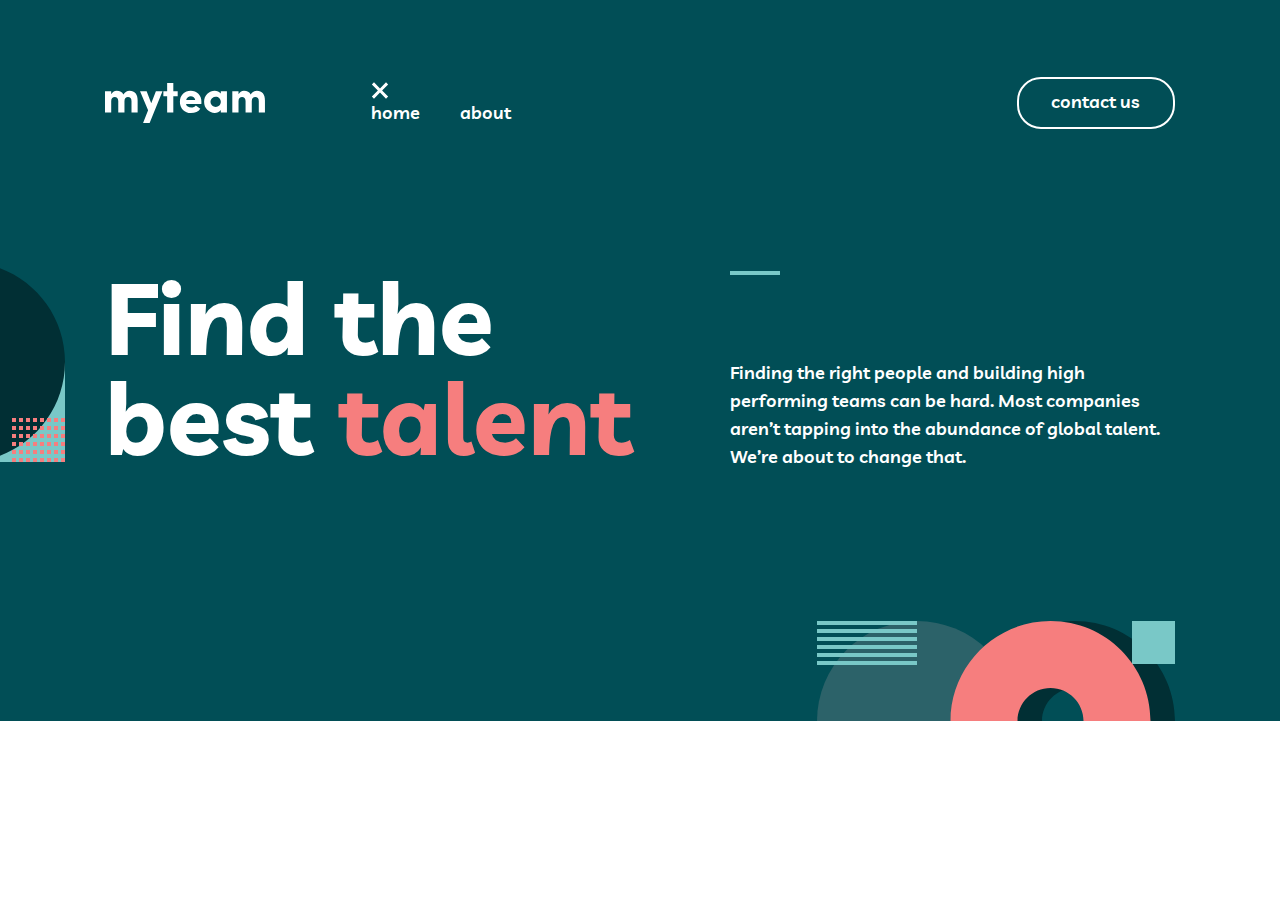
==== index.html @ f5f591fb "initial commit" ====
<!DOCTYPE html>
<html lang="en">
  <head>
    <meta charset="UTF-8" />
    <meta http-equiv="X-UA-Compatible" content="IE=edge" />
    <meta name="viewport" content="width=device-width, initial-scale=1.0" />
    <title>MyTeam</title>
    <link rel="stylesheet" href="./css/main.css" />
  </head>
  <body>
    <header class="site-header">
      <div class="container">
        <div class="site-header__inner">
          <a class="logo" href="./index.html">
            <img
              class="header-icon"
              src="./images/site-logo.svg"
              width="160"
              height="40"
              alt="site logo"
            />
          </a>
          <nav class="navbar">
            <img class="navbar-open__x" src="./images/x-icon.svg" alt="x-icon" />
            <ol class="navbar-list">
              <li class="navbar-item">
                <a class="navbar-link" href="#">home</a>
              </li>
              <li class="navbar-item">
                <a class="navbar-link" href="#">about</a>
              </li>
            </ol>
          </nav>
          <a class="header-btn header-btn--open" href="#">contact us</a>
          <button class="site-header__burger-btn">&#9776;</button>
        </div>
      </div>
    </header>
    <main>
      <section class="hero">
        <div class="container">
          <div class="hero-inner">
            <h1 class="hero-inner__tittle">
              Find the <br />
              best <span class="hero-inner__color">talent</span>
            </h1>
            <div class="hero-inner__info">
              <img
                class="hero-inner__liner"
                src="./images/line.svg"
                alt="line"
              />
              <p class="hero-inner__text">
                Finding the right people and building high performing teams can
                be hard. Most companies aren’t tapping into the abundance of
                global talent. We’re about to change that.
              </p>
            </div>
          </div>
        </div>
      </section>
    </main>
    <script src="./js/main.js"></script>
  </body>
</html>
---- css/main.css ----
/*! normalize.css v8.0.1 | MIT License | github.com/necolas/normalize.css */html{line-height:1.15;-webkit-text-size-adjust:100%}body{margin:0}main{display:block}h1{font-size:2em;margin:0.67em 0}hr{-webkit-box-sizing:content-box;box-sizing:content-box;height:0;overflow:visible}pre{font-family:monospace, monospace;font-size:1em}a{background-color:transparent}abbr[title]{border-bottom:none;text-decoration:underline;-webkit-text-decoration:underline dotted;text-decoration:underline dotted}b,strong{font-weight:bolder}code,kbd,samp{font-family:monospace, monospace;font-size:1em}small{font-size:80%}sub,sup{font-size:75%;line-height:0;position:relative;vertical-align:baseline}sub{bottom:-0.25em}sup{top:-0.5em}img{border-style:none}button,input,optgroup,select,textarea{font-family:inherit;font-size:100%;line-height:1.15;margin:0}button,input{overflow:visible}button,select{text-transform:none}button,[type="button"],[type="reset"],[type="submit"]{-webkit-appearance:button}button::-moz-focus-inner,[type="button"]::-moz-focus-inner,[type="reset"]::-moz-focus-inner,[type="submit"]::-moz-focus-inner{border-style:none;padding:0}button:-moz-focusring,[type="button"]:-moz-focusring,[type="reset"]:-moz-focusring,[type="submit"]:-moz-focusring{outline:1px dotted ButtonText}fieldset{padding:0.35em 0.75em 0.625em}legend{-webkit-box-sizing:border-box;box-sizing:border-box;color:inherit;display:table;max-width:100%;padding:0;white-space:normal}progress{vertical-align:baseline}textarea{overflow:auto}[type="checkbox"],[type="radio"]{-webkit-box-sizing:border-box;box-sizing:border-box;padding:0}[type="number"]::-webkit-inner-spin-button,[type="number"]::-webkit-outer-spin-button{height:auto}[type="search"]{-webkit-appearance:textfield;outline-offset:-2px}[type="search"]::-webkit-search-decoration{-webkit-appearance:none}::-webkit-file-upload-button{-webkit-appearance:button;font:inherit}details{display:block}summary{display:list-item}template{display:none}[hidden]{display:none}@font-face{font-family:Livvic;font-style:normal;font-weight:400;src:url("../fonts/livvic-v13-latin-regular.woff2") format("woff2"),url("../fonts/livvic-v13-latin-regular.woff") format("woff")}@font-face{font-family:Livvic;font-style:normal;font-weight:600;src:url("../fonts/livvic-v13-latin-600.woff2") format("woff2"),url("../fonts/livvic-v13-latin-600.woff") format("woff")}@font-face{font-family:Livvic;font-style:normal;font-weight:700;src:url("../fonts/livvic-v13-latin-700.woff2") format("woff2"),url("../fonts/livvic-v13-latin-700.woff") format("woff")}*{margin:0;padding:0;-webkit-box-sizing:border-box;box-sizing:border-box;scroll-behavior:smooth;text-decoration:none;list-style-type:none}img{vertical-align:middle}body{font-family:"Livvic", "Arial", sans-serif}.site-header{width:100%;background-color:#014e56}.site-header__inner{display:-webkit-box;display:-ms-flexbox;display:flex;-webkit-box-pack:justify;-ms-flex-pack:justify;justify-content:space-between;-webkit-box-align:center;-ms-flex-align:center;align-items:center;padding:77px 0px 0px}.header-icon{margin-right:80px}.navbar{margin-left:-480px}.navbar--open__x{display:none}.navbar-list{width:100%;min-width:140px;display:-webkit-box;display:-ms-flexbox;display:flex;-webkit-box-pack:justify;-ms-flex-pack:justify;justify-content:space-between;-webkit-box-align:center;-ms-flex-align:center;align-items:center}.navbar-link{text-decoration:none;font-weight:600;font-size:18px;line-height:28px;color:#ffffff}.navbar-link:hover{font-weight:600;font-size:18px;line-height:28px;color:#f67e7e}.header-btn{padding:9px 33px 11px 32px;font-weight:600;font-size:18px;line-height:28px;color:#ffffff;border:2px solid #ffffff;border-radius:24px}.header-btn:hover{color:#002529;background-color:#fff}.site-header__burger-btn{display:none;font-size:30px;color:#ffffff;border:none;background-color:transparent;cursor:pointer}.site-header__burger-btn:active{color:#f67e7e}.hero{position:relative;width:100%;background-color:#014e56}.hero::after{position:absolute;top:133px;left:calc(50% - 675px);display:block;width:100%;max-width:100px;height:200px;background-image:url("../../images/hero-bg-img-firt.svg");background-repeat:no-repeat;background-size:contain;content:""}.hero::before{position:absolute;top:492px;right:calc(50% - 535px);display:block;width:100%;max-width:358px;height:200px;background-image:url("../../images/hero-bg-img-second.svg");background-repeat:no-repeat;background-size:contain;content:""}.hero-inner{display:-webkit-box;display:-ms-flexbox;display:flex;-webkit-box-pack:justify;-ms-flex-pack:justify;justify-content:space-between;-webkit-box-align:center;-ms-flex-align:center;align-items:center;padding:133px 0px 250px 0px}.hero-inner__tittle{width:100%;max-width:635px;margin:0;font-weight:700;font-size:100px;line-height:100px;color:#ffffff}.hero-inner__color{color:#f67e7e}.hero-inner__info{width:100%;max-width:445px;margin-left:30px}.hero-inner__text{font-weight:600;font-size:18px;margin-top:79px;line-height:28px;color:#ffffff}@media only screen and (max-width: 768px){.site-header{padding-left:24px}.site-header__inner{padding-top:72px}.navbar{margin-left:0px}.header-icon{margin-right:48px;margin-left:-20px}.hero-inner{-webkit-box-orient:vertical;-webkit-box-direction:normal;-ms-flex-direction:column;flex-direction:column;width:100%;max-width:683px;padding:122px 0px 256px}.hero-inner__tittle{width:100%;max-width:683px;font-weight:700;font-size:64px;line-height:56px;text-align:center;color:#ffffff}.hero-inner__info{margin:0}.hero-inner__liner{display:none}.hero-inner__text{margin-top:18px;font-weight:600;font-size:15px;line-height:28px;text-align:center}.hero:active{display:none}.hero::before{top:calc(100% - 100px);right:calc(50% - 186px)}}@media only screen and (max-width: 576px){.site-header__burger-btn{display:block;color:#ffffff}.navbar,.header-btn{display:none}.site-header__inner{padding-top:48px}.hero{position:relative;z-index:1}.hero-inner{-webkit-box-orient:vertical;-webkit-box-direction:normal;-ms-flex-direction:column;flex-direction:column;width:100%;max-width:683px;padding:122px 0px 256px}.hero-inner__tittle{width:100%;max-width:327px;font-weight:700;font-size:40px;line-height:40px;text-align:center;color:#ffffff}.hero-inner__text{margin-top:18px;font-weight:600;font-size:15px;line-height:28px;text-align:center}.hero::before{top:calc(100% - 100px);right:calc(50% - 177px)}.navbar--open{position:absolute;top:0;right:0;width:60%;height:676px;display:block;background-color:#2c6269;z-index:2}.navbar--open__x{display:block;margin-top:36px;margin-right:24px;margin-left:auto}.navbar--open::before{position:absolute;top:477px;left:calc( 50% + 15px);display:block;width:100%;max-width:200px;height:200px;background-image:url("../../images/menu-bg-img.svg");background-repeat:no-repeat;background-size:contain;z-index:3;content:""}.navbar-list{-webkit-box-orient:vertical;-webkit-box-direction:normal;-ms-flex-direction:column;flex-direction:column;width:100%;margin-top:40px}.navbar-item{margin-right:108px;margin-bottom:24px}.header-btn--open{position:absolute;top:210px;left:calc(50% - 10px);margin-right:48px;width:159px;height:48px;display:block;background-color:#2c6269}}.container{width:100%;max-width:1110px;margin:0 auto;padding:0 20px}@media only screen and (max-width: 768px){.container{padding:0 40px}}@media only screen and (max-width: 576px){.container{padding:0 24px}}
/*# sourceMappingURL=main.css.map */
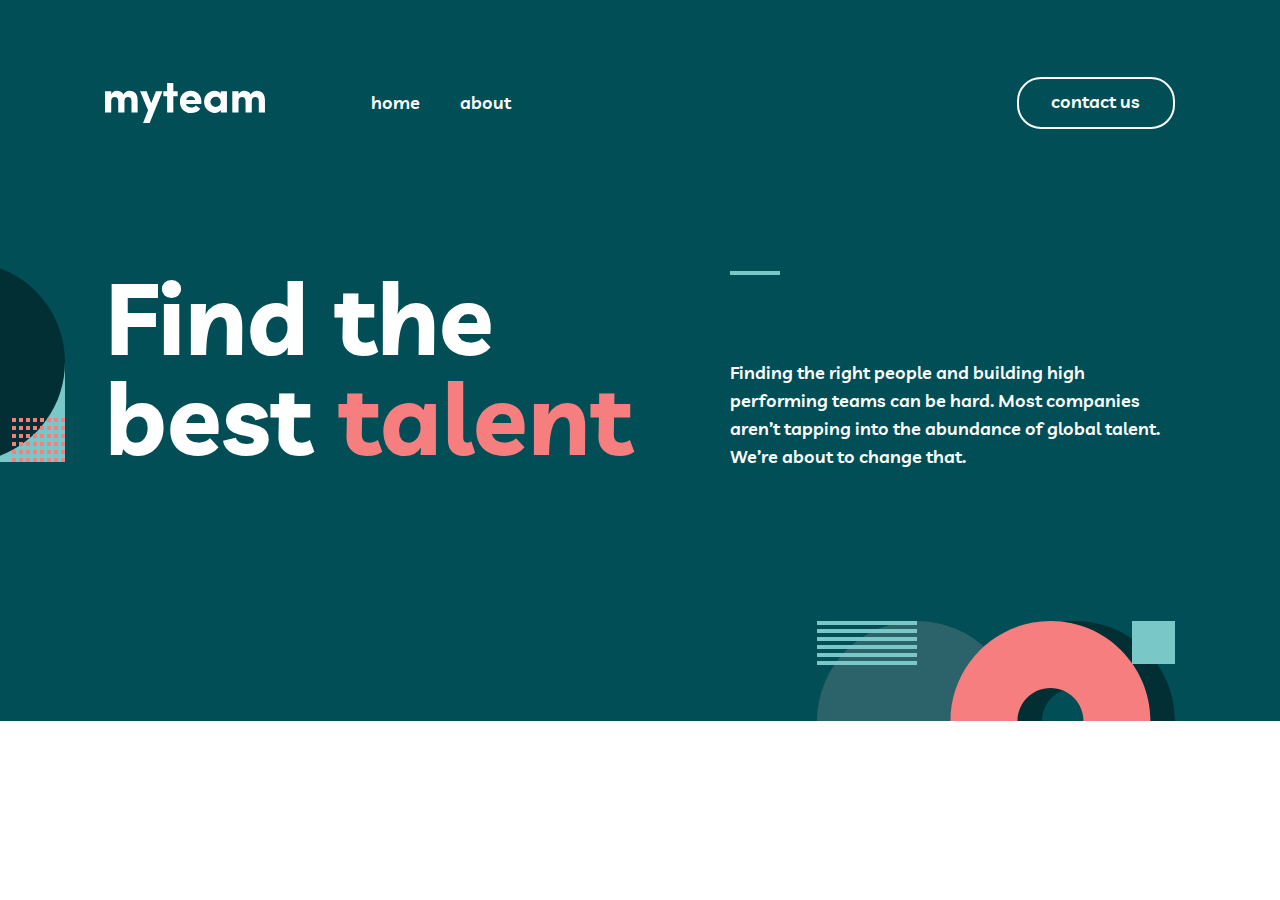
==== commit 59edfdbb: "initial commit" ====
--- a/index.html
+++ b/index.html
@@ -21,7 +21,7 @@
             />
           </a>
           <nav class="navbar">
-            <img class="navbar-open__x" src="./images/x-icon.svg" alt="x-icon" />
+            <img class="navbar--open__x" src="./images/x-icon.svg" alt="x-icon" />
             <ol class="navbar-list">
               <li class="navbar-item">
                 <a class="navbar-link" href="#">home</a>
--- a/css/main.css
+++ b/css/main.css
@@ -1,2 +1,2 @@
-/*! normalize.css v8.0.1 | MIT License | github.com/necolas/normalize.css */html{line-height:1.15;-webkit-text-size-adjust:100%}body{margin:0}main{display:block}h1{font-size:2em;margin:0.67em 0}hr{-webkit-box-sizing:content-box;box-sizing:content-box;height:0;overflow:visible}pre{font-family:monospace, monospace;font-size:1em}a{background-color:transparent}abbr[title]{border-bottom:none;text-decoration:underline;-webkit-text-decoration:underline dotted;text-decoration:underline dotted}b,strong{font-weight:bolder}code,kbd,samp{font-family:monospace, monospace;font-size:1em}small{font-size:80%}sub,sup{font-size:75%;line-height:0;position:relative;vertical-align:baseline}sub{bottom:-0.25em}sup{top:-0.5em}img{border-style:none}button,input,optgroup,select,textarea{font-family:inherit;font-size:100%;line-height:1.15;margin:0}button,input{overflow:visible}button,select{text-transform:none}button,[type="button"],[type="reset"],[type="submit"]{-webkit-appearance:button}button::-moz-focus-inner,[type="button"]::-moz-focus-inner,[type="reset"]::-moz-focus-inner,[type="submit"]::-moz-focus-inner{border-style:none;padding:0}button:-moz-focusring,[type="button"]:-moz-focusring,[type="reset"]:-moz-focusring,[type="submit"]:-moz-focusring{outline:1px dotted ButtonText}fieldset{padding:0.35em 0.75em 0.625em}legend{-webkit-box-sizing:border-box;box-sizing:border-box;color:inherit;display:table;max-width:100%;padding:0;white-space:normal}progress{vertical-align:baseline}textarea{overflow:auto}[type="checkbox"],[type="radio"]{-webkit-box-sizing:border-box;box-sizing:border-box;padding:0}[type="number"]::-webkit-inner-spin-button,[type="number"]::-webkit-outer-spin-button{height:auto}[type="search"]{-webkit-appearance:textfield;outline-offset:-2px}[type="search"]::-webkit-search-decoration{-webkit-appearance:none}::-webkit-file-upload-button{-webkit-appearance:button;font:inherit}details{display:block}summary{display:list-item}template{display:none}[hidden]{display:none}@font-face{font-family:Livvic;font-style:normal;font-weight:400;src:url("../fonts/livvic-v13-latin-regular.woff2") format("woff2"),url("../fonts/livvic-v13-latin-regular.woff") format("woff")}@font-face{font-family:Livvic;font-style:normal;font-weight:600;src:url("../fonts/livvic-v13-latin-600.woff2") format("woff2"),url("../fonts/livvic-v13-latin-600.woff") format("woff")}@font-face{font-family:Livvic;font-style:normal;font-weight:700;src:url("../fonts/livvic-v13-latin-700.woff2") format("woff2"),url("../fonts/livvic-v13-latin-700.woff") format("woff")}*{margin:0;padding:0;-webkit-box-sizing:border-box;box-sizing:border-box;scroll-behavior:smooth;text-decoration:none;list-style-type:none}img{vertical-align:middle}body{font-family:"Livvic", "Arial", sans-serif}.site-header{width:100%;background-color:#014e56}.site-header__inner{display:-webkit-box;display:-ms-flexbox;display:flex;-webkit-box-pack:justify;-ms-flex-pack:justify;justify-content:space-between;-webkit-box-align:center;-ms-flex-align:center;align-items:center;padding:77px 0px 0px}.header-icon{margin-right:80px}.navbar{margin-left:-480px}.navbar--open__x{display:none}.navbar-list{width:100%;min-width:140px;display:-webkit-box;display:-ms-flexbox;display:flex;-webkit-box-pack:justify;-ms-flex-pack:justify;justify-content:space-between;-webkit-box-align:center;-ms-flex-align:center;align-items:center}.navbar-link{text-decoration:none;font-weight:600;font-size:18px;line-height:28px;color:#ffffff}.navbar-link:hover{font-weight:600;font-size:18px;line-height:28px;color:#f67e7e}.header-btn{padding:9px 33px 11px 32px;font-weight:600;font-size:18px;line-height:28px;color:#ffffff;border:2px solid #ffffff;border-radius:24px}.header-btn:hover{color:#002529;background-color:#fff}.site-header__burger-btn{display:none;font-size:30px;color:#ffffff;border:none;background-color:transparent;cursor:pointer}.site-header__burger-btn:active{color:#f67e7e}.hero{position:relative;width:100%;background-color:#014e56}.hero::after{position:absolute;top:133px;left:calc(50% - 675px);display:block;width:100%;max-width:100px;height:200px;background-image:url("../../images/hero-bg-img-firt.svg");background-repeat:no-repeat;background-size:contain;content:""}.hero::before{position:absolute;top:492px;right:calc(50% - 535px);display:block;width:100%;max-width:358px;height:200px;background-image:url("../../images/hero-bg-img-second.svg");background-repeat:no-repeat;background-size:contain;content:""}.hero-inner{display:-webkit-box;display:-ms-flexbox;display:flex;-webkit-box-pack:justify;-ms-flex-pack:justify;justify-content:space-between;-webkit-box-align:center;-ms-flex-align:center;align-items:center;padding:133px 0px 250px 0px}.hero-inner__tittle{width:100%;max-width:635px;margin:0;font-weight:700;font-size:100px;line-height:100px;color:#ffffff}.hero-inner__color{color:#f67e7e}.hero-inner__info{width:100%;max-width:445px;margin-left:30px}.hero-inner__text{font-weight:600;font-size:18px;margin-top:79px;line-height:28px;color:#ffffff}@media only screen and (max-width: 768px){.site-header{padding-left:24px}.site-header__inner{padding-top:72px}.navbar{margin-left:0px}.header-icon{margin-right:48px;margin-left:-20px}.hero-inner{-webkit-box-orient:vertical;-webkit-box-direction:normal;-ms-flex-direction:column;flex-direction:column;width:100%;max-width:683px;padding:122px 0px 256px}.hero-inner__tittle{width:100%;max-width:683px;font-weight:700;font-size:64px;line-height:56px;text-align:center;color:#ffffff}.hero-inner__info{margin:0}.hero-inner__liner{display:none}.hero-inner__text{margin-top:18px;font-weight:600;font-size:15px;line-height:28px;text-align:center}.hero:active{display:none}.hero::before{top:calc(100% - 100px);right:calc(50% - 186px)}}@media only screen and (max-width: 576px){.site-header__burger-btn{display:block;color:#ffffff}.navbar,.header-btn{display:none}.site-header__inner{padding-top:48px}.hero{position:relative;z-index:1}.hero-inner{-webkit-box-orient:vertical;-webkit-box-direction:normal;-ms-flex-direction:column;flex-direction:column;width:100%;max-width:683px;padding:122px 0px 256px}.hero-inner__tittle{width:100%;max-width:327px;font-weight:700;font-size:40px;line-height:40px;text-align:center;color:#ffffff}.hero-inner__text{margin-top:18px;font-weight:600;font-size:15px;line-height:28px;text-align:center}.hero::before{top:calc(100% - 100px);right:calc(50% - 177px)}.navbar--open{position:absolute;top:0;right:0;width:60%;height:676px;display:block;background-color:#2c6269;z-index:2}.navbar--open__x{display:block;margin-top:36px;margin-right:24px;margin-left:auto}.navbar--open::before{position:absolute;top:477px;left:calc( 50% + 15px);display:block;width:100%;max-width:200px;height:200px;background-image:url("../../images/menu-bg-img.svg");background-repeat:no-repeat;background-size:contain;z-index:3;content:""}.navbar-list{-webkit-box-orient:vertical;-webkit-box-direction:normal;-ms-flex-direction:column;flex-direction:column;width:100%;margin-top:40px}.navbar-item{margin-right:108px;margin-bottom:24px}.header-btn--open{position:absolute;top:210px;left:calc(50% - 10px);margin-right:48px;width:159px;height:48px;display:block;background-color:#2c6269}}.container{width:100%;max-width:1110px;margin:0 auto;padding:0 20px}@media only screen and (max-width: 768px){.container{padding:0 40px}}@media only screen and (max-width: 576px){.container{padding:0 24px}}
+/*! normalize.css v8.0.1 | MIT License | github.com/necolas/normalize.css */html{line-height:1.15;-webkit-text-size-adjust:100%}body{margin:0}main{display:block}h1{font-size:2em;margin:0.67em 0}hr{-webkit-box-sizing:content-box;box-sizing:content-box;height:0;overflow:visible}pre{font-family:monospace, monospace;font-size:1em}a{background-color:transparent}abbr[title]{border-bottom:none;text-decoration:underline;-webkit-text-decoration:underline dotted;text-decoration:underline dotted}b,strong{font-weight:bolder}code,kbd,samp{font-family:monospace, monospace;font-size:1em}small{font-size:80%}sub,sup{font-size:75%;line-height:0;position:relative;vertical-align:baseline}sub{bottom:-0.25em}sup{top:-0.5em}img{border-style:none}button,input,optgroup,select,textarea{font-family:inherit;font-size:100%;line-height:1.15;margin:0}button,input{overflow:visible}button,select{text-transform:none}button,[type="button"],[type="reset"],[type="submit"]{-webkit-appearance:button}button::-moz-focus-inner,[type="button"]::-moz-focus-inner,[type="reset"]::-moz-focus-inner,[type="submit"]::-moz-focus-inner{border-style:none;padding:0}button:-moz-focusring,[type="button"]:-moz-focusring,[type="reset"]:-moz-focusring,[type="submit"]:-moz-focusring{outline:1px dotted ButtonText}fieldset{padding:0.35em 0.75em 0.625em}legend{-webkit-box-sizing:border-box;box-sizing:border-box;color:inherit;display:table;max-width:100%;padding:0;white-space:normal}progress{vertical-align:baseline}textarea{overflow:auto}[type="checkbox"],[type="radio"]{-webkit-box-sizing:border-box;box-sizing:border-box;padding:0}[type="number"]::-webkit-inner-spin-button,[type="number"]::-webkit-outer-spin-button{height:auto}[type="search"]{-webkit-appearance:textfield;outline-offset:-2px}[type="search"]::-webkit-search-decoration{-webkit-appearance:none}::-webkit-file-upload-button{-webkit-appearance:button;font:inherit}details{display:block}summary{display:list-item}template{display:none}[hidden]{display:none}@font-face{font-family:Livvic;font-style:normal;font-weight:400;src:url("../fonts/livvic-v13-latin-regular.woff2") format("woff2"),url("../fonts/livvic-v13-latin-regular.woff") format("woff")}@font-face{font-family:Livvic;font-style:normal;font-weight:600;src:url("../fonts/livvic-v13-latin-600.woff2") format("woff2"),url("../fonts/livvic-v13-latin-600.woff") format("woff")}@font-face{font-family:Livvic;font-style:normal;font-weight:700;src:url("../fonts/livvic-v13-latin-700.woff2") format("woff2"),url("../fonts/livvic-v13-latin-700.woff") format("woff")}*{margin:0;padding:0;-webkit-box-sizing:border-box;box-sizing:border-box;scroll-behavior:smooth;text-decoration:none;list-style-type:none}img{vertical-align:middle}body{font-family:"Livvic", "Arial", sans-serif}.site-header{width:100%;background-color:#014e56}.site-header__inner{display:-webkit-box;display:-ms-flexbox;display:flex;-webkit-box-pack:justify;-ms-flex-pack:justify;justify-content:space-between;-webkit-box-align:center;-ms-flex-align:center;align-items:center;padding:77px 0px 0px}.header-icon{margin-right:80px}.navbar{margin-left:-480px}.navbar--open__x{display:none}.navbar-list{width:100%;min-width:140px;display:-webkit-box;display:-ms-flexbox;display:flex;-webkit-box-pack:justify;-ms-flex-pack:justify;justify-content:space-between;-webkit-box-align:center;-ms-flex-align:center;align-items:center}.navbar-link{text-decoration:none;font-weight:600;font-size:18px;line-height:28px;color:#ffffff}.navbar-link:hover{font-weight:600;font-size:18px;line-height:28px;color:#f67e7e}.header-btn{padding:9px 33px 11px 32px;font-weight:600;font-size:18px;line-height:28px;color:#ffffff;border:2px solid #ffffff;border-radius:24px}.header-btn:hover{color:#002529;background-color:#fff}.site-header__burger-btn{display:none;font-size:30px;color:#ffffff;border:none;background-color:transparent;cursor:pointer}.site-header__burger-btn:active{color:#f67e7e}.hero{position:relative;width:100%;background-color:#014e56}.hero::after{position:absolute;top:133px;left:calc(50% - 675px);display:block;width:100%;max-width:100px;height:200px;background-image:url("../../images/hero-bg-img-firt.svg");background-repeat:no-repeat;background-size:contain;content:""}.hero::before{position:absolute;top:492px;right:calc(50% - 535px);display:block;width:100%;max-width:358px;height:200px;background-image:url("../../images/hero-bg-img-second.svg");background-repeat:no-repeat;background-size:contain;content:""}.hero-inner{display:-webkit-box;display:-ms-flexbox;display:flex;-webkit-box-pack:justify;-ms-flex-pack:justify;justify-content:space-between;-webkit-box-align:center;-ms-flex-align:center;align-items:center;padding:133px 0px 250px 0px}.hero-inner__tittle{width:100%;max-width:635px;margin:0;font-weight:700;font-size:100px;line-height:100px;color:#ffffff}.hero-inner__color{color:#f67e7e}.hero-inner__info{width:100%;max-width:445px;margin-left:30px}.hero-inner__text{font-weight:600;font-size:18px;margin-top:79px;line-height:28px;color:#ffffff}@media only screen and (max-width: 768px){.site-header{padding-left:24px}.site-header__inner{padding-top:72px}.navbar{margin-left:0px}.header-icon{margin-right:48px;margin-left:-20px}.hero-inner{-webkit-box-orient:vertical;-webkit-box-direction:normal;-ms-flex-direction:column;flex-direction:column;width:100%;max-width:683px;padding:122px 0px 256px}.hero-inner__tittle{width:100%;max-width:683px;font-weight:700;font-size:64px;line-height:56px;text-align:center;color:#ffffff}.hero-inner__info{margin:0}.hero-inner__liner{display:none}.hero-inner__text{margin-top:18px;font-weight:600;font-size:15px;line-height:28px;text-align:center}.hero:active{display:none}.hero::before{top:calc(100% - 100px);right:calc(50% - 186px)}}@media only screen and (max-width: 576px){.site-header__burger-btn{display:block;color:#ffffff}.navbar,.header-btn{display:none}.site-header__inner{padding-top:48px}.hero{position:relative;z-index:1}.hero-inner{-webkit-box-orient:vertical;-webkit-box-direction:normal;-ms-flex-direction:column;flex-direction:column;width:100%;max-width:683px;padding:122px 0px 256px}.hero-inner__tittle{width:100%;max-width:327px;font-weight:700;font-size:40px;line-height:40px;text-align:center;color:#ffffff}.hero-inner__text{margin-top:18px;font-weight:600;font-size:15px;line-height:28px;text-align:center}.hero::before{top:calc(100% - 100px);right:calc(50% - 177px)}.navbar--open{position:absolute;top:0;right:0;width:60%;height:676px;display:block;background-color:#2c6269;z-index:2}.navbar--open__x{display:none;margin-top:36px;margin-right:24px;margin-left:auto}.navbar--open::before{position:absolute;top:477px;left:calc( 50% + 15px);display:block;width:100%;max-width:200px;height:200px;background-image:url("../../images/menu-bg-img.svg");background-repeat:no-repeat;background-size:contain;z-index:3;content:""}.navbar-list{-webkit-box-orient:vertical;-webkit-box-direction:normal;-ms-flex-direction:column;flex-direction:column;width:100%;margin-top:40px}.navbar-item{margin-right:108px;margin-bottom:24px}.header-btn--open{position:absolute;top:210px;left:calc(50% - 10px);margin-right:48px;width:159px;height:48px;display:block;background-color:#2c6269}}.container{width:100%;max-width:1110px;margin:0 auto;padding:0 20px}@media only screen and (max-width: 768px){.container{padding:0 40px}}@media only screen and (max-width: 576px){.container{padding:0 24px}}
 /*# sourceMappingURL=main.css.map */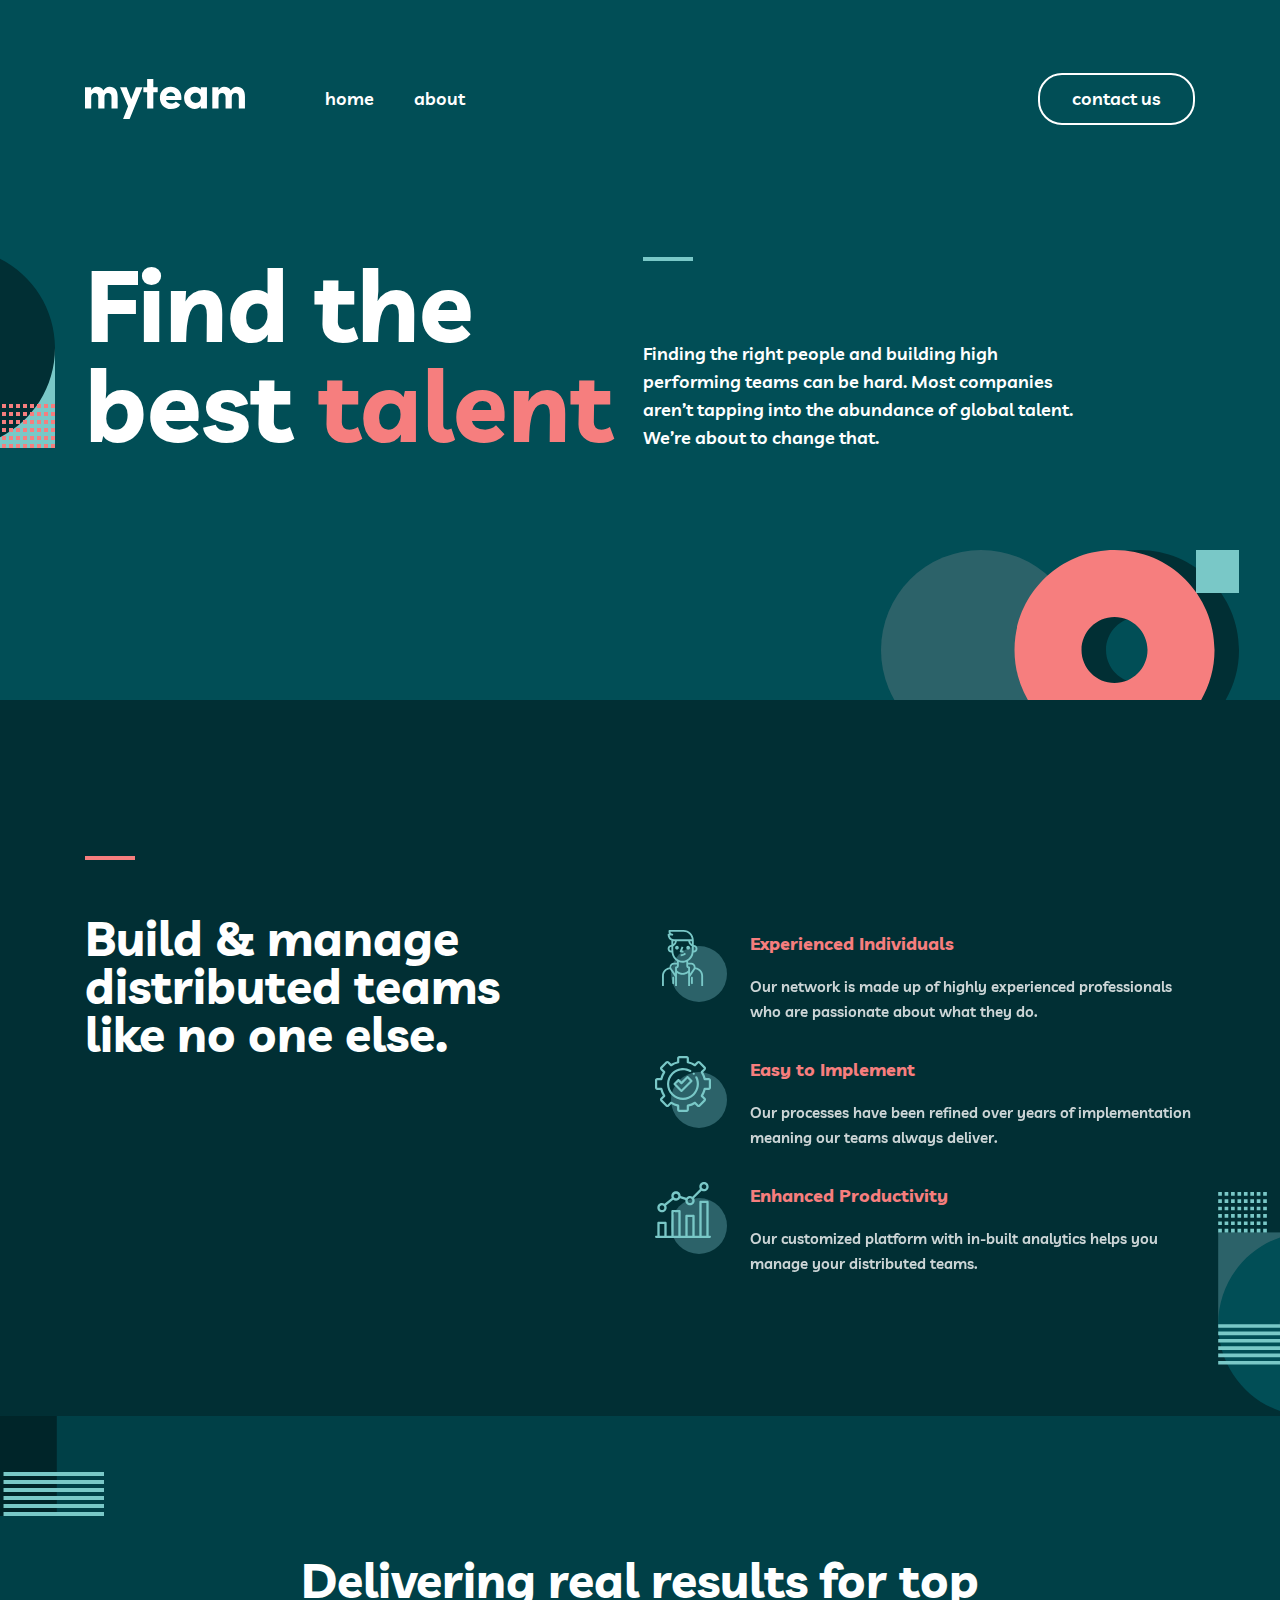
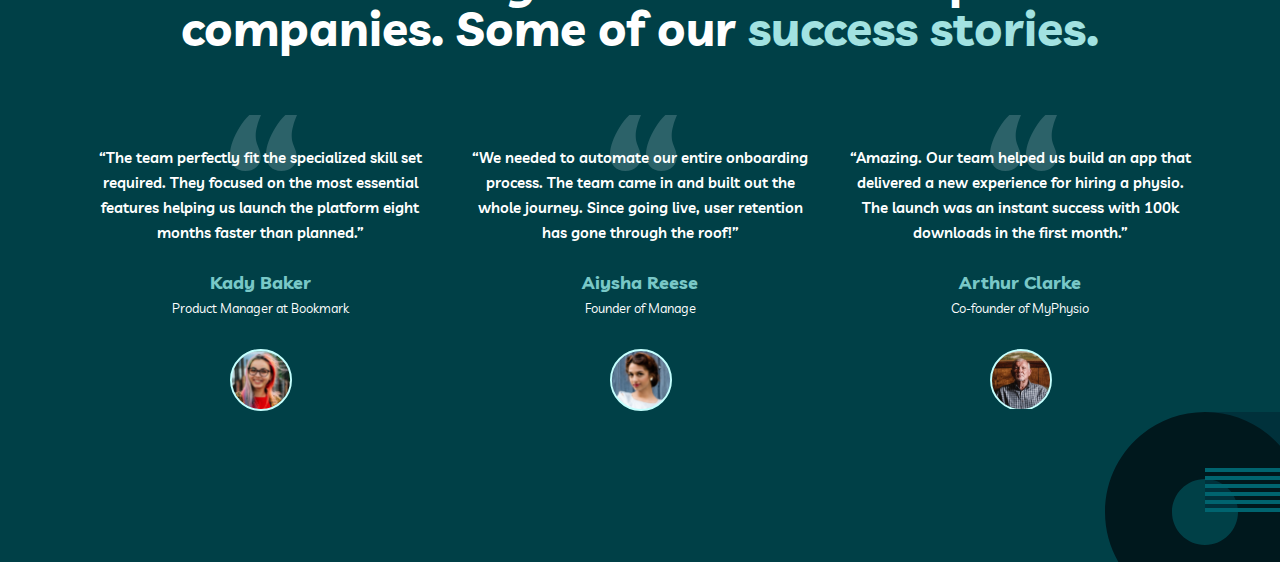
==== commit 418f2fb3: "initial commit" ====
--- a/index.html
+++ b/index.html
@@ -7,6 +7,7 @@
     <title>MyTeam</title>
     <link rel="stylesheet" href="./css/main.css" />
   </head>
+
   <body>
     <header class="site-header">
       <div class="container">
@@ -20,18 +21,18 @@
               alt="site logo"
             />
           </a>
-          <nav class="navbar">
-            <img class="navbar--open__x" src="./images/x-icon.svg" alt="x-icon" />
-            <ol class="navbar-list">
-              <li class="navbar-item">
-                <a class="navbar-link" href="#">home</a>
-              </li>
-              <li class="navbar-item">
-                <a class="navbar-link" href="#">about</a>
-              </li>
-            </ol>
-          </nav>
-          <a class="header-btn header-btn--open" href="#">contact us</a>
+          <!-- <img class="navbar--open__x" src="./images/x-icon.svg" alt="x-icon" /> -->
+          <ol class="navbar-list">
+            <li class="navbar-item">
+              <a class="navbar-link" href="#">home</a>
+            </li>
+            <li class="navbar-item">
+              <a class="navbar-link" href="#">about</a>
+            </li>
+            <li class="navbar-item">
+              <a class="header-link header-link--btn" href="#">contact us</a>
+            </li>
+          </ol>
           <button class="site-header__burger-btn">&#9776;</button>
         </div>
       </div>
@@ -40,16 +41,14 @@
       <section class="hero">
         <div class="container">
           <div class="hero-inner">
-            <h1 class="hero-inner__tittle">
-              Find the <br />
-              best <span class="hero-inner__color">talent</span>
-            </h1>
+            <div class="hero-inner__box">
+              <h1 class="hero-inner__tittle">
+                Find the <br />
+                best <span class="hero-inner__color">talent</span>
+              </h1>
+            </div>
             <div class="hero-inner__info">
-              <img
-                class="hero-inner__liner"
-                src="./images/line.svg"
-                alt="line"
-              />
+              <div class="hero-inner__liner"></div>
               <p class="hero-inner__text">
                 Finding the right people and building high performing teams can
                 be hard. Most companies aren’t tapping into the abundance of
@@ -59,6 +58,86 @@
           </div>
         </div>
       </section>
+
+      <section class="hero-about">
+        <div class="container">
+          <div class="hero-about-inner">
+            <div class="hero-about__left">
+              <div class="hero-about__line"></div>
+              <h2 class="hero-about__tittle">
+                Build & manage distributed teams like no one else.
+              </h2>
+            </div>
+            <div class="hero-about__right">
+              <ol class="hero-about__list">
+                <li class="hero-about__item">
+                  <strong class="hero-about__subject"
+                    >Experienced Individuals</strong
+                  >
+                  <p class="hero-about__text">
+                    Our network is made up of highly experienced professionals
+                    who are passionate about what they do.
+                  </p>
+                </li>
+                <li class="hero-about__item">
+                  <strong class="hero-about__subject">Easy to Implement</strong>
+                  <p class="hero-about__text">
+                    Our processes have been refined over years of implementation
+                    meaning our teams always deliver.
+                  </p>
+                </li>
+                <li class="hero-about__item">
+                  <strong class="hero-about__subject"
+                    >Enhanced Productivity</strong
+                  >
+                  <p class="hero-about__text">
+                    Our customized platform with in-built analytics helps you
+                    manage your distributed teams.
+                  </p>
+                </li>
+              </ol>
+            </div>
+          </div>
+        </div>
+      </section>
+
+      <section class="hero-content">
+        <div class="container">
+          <div class="hero-content__inner">
+            <div class="hero-content__heading">
+              <h3 class="hero-content__tittle">
+                Delivering real results for top companies. Some of our <span class="hero-content__color"> success stories.</span>
+              </h3>
+            </div>
+            <ol class="hero-content__list">
+              <li class="hero-content__item">
+                <p class="hero-content__text">
+                  “The team perfectly fit the specialized skill set required.
+                  They focused on the most essential features helping us launch
+                  the platform eight months faster than planned.”
+                </p>
+                <strong class="hero-content__subject">Kady Baker</strong>
+                <p class="hero-content__info">Product Manager at Bookmark</p>
+              </li>
+              <li class="hero-content__item">
+                <p class="hero-content__text">
+                  “We needed to automate our entire onboarding process. The team came in and built out the whole journey. Since going live, user retention has gone through the roof!”
+                </p>
+                <strong class="hero-content__subject">Aiysha Reese</strong>
+                <p class="hero-content__info">Founder of Manage</p>
+              </li>
+              <li class="hero-content__item">
+                <p class="hero-content__text">
+                  “Amazing. Our team helped us build an app that delivered a new experience for hiring a physio. The launch was an instant success with 100k downloads in the first month.”
+                </p>
+                <strong class="hero-content__subject">Arthur Clarke</strong>
+                <p class="hero-content__info">Co-founder of MyPhysio</p>
+              </li>
+            </ol>
+          </div>
+        </div>
+      </section>
+
     </main>
     <script src="./js/main.js"></script>
   </body>
--- a/css/main.css
+++ b/css/main.css
@@ -1,2 +1,2 @@
-/*! normalize.css v8.0.1 | MIT License | github.com/necolas/normalize.css */html{line-height:1.15;-webkit-text-size-adjust:100%}body{margin:0}main{display:block}h1{font-size:2em;margin:0.67em 0}hr{-webkit-box-sizing:content-box;box-sizing:content-box;height:0;overflow:visible}pre{font-family:monospace, monospace;font-size:1em}a{background-color:transparent}abbr[title]{border-bottom:none;text-decoration:underline;-webkit-text-decoration:underline dotted;text-decoration:underline dotted}b,strong{font-weight:bolder}code,kbd,samp{font-family:monospace, monospace;font-size:1em}small{font-size:80%}sub,sup{font-size:75%;line-height:0;position:relative;vertical-align:baseline}sub{bottom:-0.25em}sup{top:-0.5em}img{border-style:none}button,input,optgroup,select,textarea{font-family:inherit;font-size:100%;line-height:1.15;margin:0}button,input{overflow:visible}button,select{text-transform:none}button,[type="button"],[type="reset"],[type="submit"]{-webkit-appearance:button}button::-moz-focus-inner,[type="button"]::-moz-focus-inner,[type="reset"]::-moz-focus-inner,[type="submit"]::-moz-focus-inner{border-style:none;padding:0}button:-moz-focusring,[type="button"]:-moz-focusring,[type="reset"]:-moz-focusring,[type="submit"]:-moz-focusring{outline:1px dotted ButtonText}fieldset{padding:0.35em 0.75em 0.625em}legend{-webkit-box-sizing:border-box;box-sizing:border-box;color:inherit;display:table;max-width:100%;padding:0;white-space:normal}progress{vertical-align:baseline}textarea{overflow:auto}[type="checkbox"],[type="radio"]{-webkit-box-sizing:border-box;box-sizing:border-box;padding:0}[type="number"]::-webkit-inner-spin-button,[type="number"]::-webkit-outer-spin-button{height:auto}[type="search"]{-webkit-appearance:textfield;outline-offset:-2px}[type="search"]::-webkit-search-decoration{-webkit-appearance:none}::-webkit-file-upload-button{-webkit-appearance:button;font:inherit}details{display:block}summary{display:list-item}template{display:none}[hidden]{display:none}@font-face{font-family:Livvic;font-style:normal;font-weight:400;src:url("../fonts/livvic-v13-latin-regular.woff2") format("woff2"),url("../fonts/livvic-v13-latin-regular.woff") format("woff")}@font-face{font-family:Livvic;font-style:normal;font-weight:600;src:url("../fonts/livvic-v13-latin-600.woff2") format("woff2"),url("../fonts/livvic-v13-latin-600.woff") format("woff")}@font-face{font-family:Livvic;font-style:normal;font-weight:700;src:url("../fonts/livvic-v13-latin-700.woff2") format("woff2"),url("../fonts/livvic-v13-latin-700.woff") format("woff")}*{margin:0;padding:0;-webkit-box-sizing:border-box;box-sizing:border-box;scroll-behavior:smooth;text-decoration:none;list-style-type:none}img{vertical-align:middle}body{font-family:"Livvic", "Arial", sans-serif}.site-header{width:100%;background-color:#014e56}.site-header__inner{display:-webkit-box;display:-ms-flexbox;display:flex;-webkit-box-pack:justify;-ms-flex-pack:justify;justify-content:space-between;-webkit-box-align:center;-ms-flex-align:center;align-items:center;padding:77px 0px 0px}.header-icon{margin-right:80px}.navbar{margin-left:-480px}.navbar--open__x{display:none}.navbar-list{width:100%;min-width:140px;display:-webkit-box;display:-ms-flexbox;display:flex;-webkit-box-pack:justify;-ms-flex-pack:justify;justify-content:space-between;-webkit-box-align:center;-ms-flex-align:center;align-items:center}.navbar-link{text-decoration:none;font-weight:600;font-size:18px;line-height:28px;color:#ffffff}.navbar-link:hover{font-weight:600;font-size:18px;line-height:28px;color:#f67e7e}.header-btn{padding:9px 33px 11px 32px;font-weight:600;font-size:18px;line-height:28px;color:#ffffff;border:2px solid #ffffff;border-radius:24px}.header-btn:hover{color:#002529;background-color:#fff}.site-header__burger-btn{display:none;font-size:30px;color:#ffffff;border:none;background-color:transparent;cursor:pointer}.site-header__burger-btn:active{color:#f67e7e}.hero{position:relative;width:100%;background-color:#014e56}.hero::after{position:absolute;top:133px;left:calc(50% - 675px);display:block;width:100%;max-width:100px;height:200px;background-image:url("../../images/hero-bg-img-firt.svg");background-repeat:no-repeat;background-size:contain;content:""}.hero::before{position:absolute;top:492px;right:calc(50% - 535px);display:block;width:100%;max-width:358px;height:200px;background-image:url("../../images/hero-bg-img-second.svg");background-repeat:no-repeat;background-size:contain;content:""}.hero-inner{display:-webkit-box;display:-ms-flexbox;display:flex;-webkit-box-pack:justify;-ms-flex-pack:justify;justify-content:space-between;-webkit-box-align:center;-ms-flex-align:center;align-items:center;padding:133px 0px 250px 0px}.hero-inner__tittle{width:100%;max-width:635px;margin:0;font-weight:700;font-size:100px;line-height:100px;color:#ffffff}.hero-inner__color{color:#f67e7e}.hero-inner__info{width:100%;max-width:445px;margin-left:30px}.hero-inner__text{font-weight:600;font-size:18px;margin-top:79px;line-height:28px;color:#ffffff}@media only screen and (max-width: 768px){.site-header{padding-left:24px}.site-header__inner{padding-top:72px}.navbar{margin-left:0px}.header-icon{margin-right:48px;margin-left:-20px}.hero-inner{-webkit-box-orient:vertical;-webkit-box-direction:normal;-ms-flex-direction:column;flex-direction:column;width:100%;max-width:683px;padding:122px 0px 256px}.hero-inner__tittle{width:100%;max-width:683px;font-weight:700;font-size:64px;line-height:56px;text-align:center;color:#ffffff}.hero-inner__info{margin:0}.hero-inner__liner{display:none}.hero-inner__text{margin-top:18px;font-weight:600;font-size:15px;line-height:28px;text-align:center}.hero:active{display:none}.hero::before{top:calc(100% - 100px);right:calc(50% - 186px)}}@media only screen and (max-width: 576px){.site-header__burger-btn{display:block;color:#ffffff}.navbar,.header-btn{display:none}.site-header__inner{padding-top:48px}.hero{position:relative;z-index:1}.hero-inner{-webkit-box-orient:vertical;-webkit-box-direction:normal;-ms-flex-direction:column;flex-direction:column;width:100%;max-width:683px;padding:122px 0px 256px}.hero-inner__tittle{width:100%;max-width:327px;font-weight:700;font-size:40px;line-height:40px;text-align:center;color:#ffffff}.hero-inner__text{margin-top:18px;font-weight:600;font-size:15px;line-height:28px;text-align:center}.hero::before{top:calc(100% - 100px);right:calc(50% - 177px)}.navbar--open{position:absolute;top:0;right:0;width:60%;height:676px;display:block;background-color:#2c6269;z-index:2}.navbar--open__x{display:none;margin-top:36px;margin-right:24px;margin-left:auto}.navbar--open::before{position:absolute;top:477px;left:calc( 50% + 15px);display:block;width:100%;max-width:200px;height:200px;background-image:url("../../images/menu-bg-img.svg");background-repeat:no-repeat;background-size:contain;z-index:3;content:""}.navbar-list{-webkit-box-orient:vertical;-webkit-box-direction:normal;-ms-flex-direction:column;flex-direction:column;width:100%;margin-top:40px}.navbar-item{margin-right:108px;margin-bottom:24px}.header-btn--open{position:absolute;top:210px;left:calc(50% - 10px);margin-right:48px;width:159px;height:48px;display:block;background-color:#2c6269}}.container{width:100%;max-width:1110px;margin:0 auto;padding:0 20px}@media only screen and (max-width: 768px){.container{padding:0 40px}}@media only screen and (max-width: 576px){.container{padding:0 24px}}
+/*! normalize.css v8.0.1 | MIT License | github.com/necolas/normalize.css */html{line-height:1.15;-webkit-text-size-adjust:100%}body{margin:0}main{display:block}h1{font-size:2em;margin:0.67em 0}hr{-webkit-box-sizing:content-box;box-sizing:content-box;height:0;overflow:visible}pre{font-family:monospace, monospace;font-size:1em}a{background-color:transparent}abbr[title]{border-bottom:none;text-decoration:underline;-webkit-text-decoration:underline dotted;text-decoration:underline dotted}b,strong{font-weight:bolder}code,kbd,samp{font-family:monospace, monospace;font-size:1em}small{font-size:80%}sub,sup{font-size:75%;line-height:0;position:relative;vertical-align:baseline}sub{bottom:-0.25em}sup{top:-0.5em}img{border-style:none}button,input,optgroup,select,textarea{font-family:inherit;font-size:100%;line-height:1.15;margin:0}button,input{overflow:visible}button,select{text-transform:none}button,[type="button"],[type="reset"],[type="submit"]{-webkit-appearance:button}button::-moz-focus-inner,[type="button"]::-moz-focus-inner,[type="reset"]::-moz-focus-inner,[type="submit"]::-moz-focus-inner{border-style:none;padding:0}button:-moz-focusring,[type="button"]:-moz-focusring,[type="reset"]:-moz-focusring,[type="submit"]:-moz-focusring{outline:1px dotted ButtonText}fieldset{padding:0.35em 0.75em 0.625em}legend{-webkit-box-sizing:border-box;box-sizing:border-box;color:inherit;display:table;max-width:100%;padding:0;white-space:normal}progress{vertical-align:baseline}textarea{overflow:auto}[type="checkbox"],[type="radio"]{-webkit-box-sizing:border-box;box-sizing:border-box;padding:0}[type="number"]::-webkit-inner-spin-button,[type="number"]::-webkit-outer-spin-button{height:auto}[type="search"]{-webkit-appearance:textfield;outline-offset:-2px}[type="search"]::-webkit-search-decoration{-webkit-appearance:none}::-webkit-file-upload-button{-webkit-appearance:button;font:inherit}details{display:block}summary{display:list-item}template{display:none}[hidden]{display:none}@font-face{font-family:Livvic;font-style:normal;font-weight:400;src:url("../fonts/livvic-v13-latin-regular.woff2") format("woff2"),url("../fonts/livvic-v13-latin-regular.woff") format("woff")}@font-face{font-family:Livvic;font-style:normal;font-weight:600;src:url("../fonts/livvic-v13-latin-600.woff2") format("woff2"),url("../fonts/livvic-v13-latin-600.woff") format("woff")}@font-face{font-family:Livvic;font-style:normal;font-weight:700;src:url("../fonts/livvic-v13-latin-700.woff2") format("woff2"),url("../fonts/livvic-v13-latin-700.woff") format("woff")}*{margin:0;padding:0;-webkit-box-sizing:border-box;box-sizing:border-box;scroll-behavior:smooth;text-decoration:none;list-style-type:none}img{vertical-align:middle}body{font-family:"Livvic", "Arial", sans-serif}.site-header{width:100vw;background-color:#014e56}body{overflow-x:hidden}.site-header__inner{display:-webkit-box;display:-ms-flexbox;display:flex;-webkit-box-align:center;-ms-flex-align:center;align-items:center;padding:73px 0px}.navbar--open__x{display:none}.navbar-list{width:100%;margin-left:80px;display:-webkit-box;display:-ms-flexbox;display:flex;-webkit-box-align:center;-ms-flex-align:center;align-items:center}.navbar-link{display:block;text-decoration:none;font-weight:600;font-size:18px;line-height:28px;color:#ffffff}.navbar-link:hover{font-weight:600;font-size:18px;line-height:28px;color:#f67e7e}.navbar-item:nth-child(2){margin-left:40px}.navbar-item:nth-child(3){margin-left:auto}.header-link--btn{display:block;padding:10px 32px;font-weight:600;font-size:18px;line-height:28px;color:#ffffff;border:2px solid #ffffff;border-radius:24px}.header-link--btn:hover{color:#002529;background-color:#fff}.site-header__burger-btn{display:none;font-size:30px;color:#ffffff;border:none;background-color:transparent;cursor:pointer}.site-header__burger-btn:active{color:#f67e7e}@media only screen and (max-width: 768px){.site-header__inner{padding:64px 0px}.header-icon{width:128px;height:32px}.navbar-list{margin-left:48px}}@media only screen and (max-width: 576px){.site-header__burger-btn{display:block;margin-left:auto;color:#ffffff}.navbar-list{display:none}.site-header__inner{padding:48px 0}}.hero{width:100vw;background-color:#014e56;background-image:url("../../images/hero-bg-img-firt.svg"),url("../../images/hero-bg-img-second.svg");background-repeat:no-repeat;background-size:200px, 358px 200px;background-position:calc(50% - 685px) 50px,calc(50% + 420px) bottom}.hero-inner{display:-webkit-box;display:-ms-flexbox;display:flex;-webkit-box-align:center;-ms-flex-align:center;align-items:center;padding:56px 0px 246px}.hero-inner__tittle{width:100%;max-width:635px;margin:0;font-weight:700;font-size:100px;line-height:100px;color:#ffffff}.hero-inner__color{color:#f67e7e}.hero-inner__info{width:100%;max-width:445px;margin-left:30px}.hero-inner__liner{width:50px;height:4px;background-color:#79c8c7}.hero-inner__text{font-weight:600;font-size:18px;margin-top:79px;line-height:28px;color:#ffffff}@media only screen and (max-width: 768px){.hero{background-image:url("../../images/hero-bg-img-second.svg");background-repeat:no-repeat;background-position:center bottom;background-size:358px 200px}.hero-inner{-webkit-box-orient:vertical;-webkit-box-direction:normal;-ms-flex-direction:column;flex-direction:column;padding:39px 0px 256px}.hero-inner__tittle{width:100%;max-width:683px;font-weight:700;font-size:64px;line-height:56px;text-align:center;color:#ffffff}.hero-inner__info{margin:0}.hero-inner__liner{display:none}.hero-inner__text{width:100%;max-width:457px;margin-top:24px;font-weight:600;font-size:15px;line-height:28px;text-align:center}}@media only screen and (max-width: 1200px){.hero{background-image:url("../../images/hero-bg-img-second.svg");background-repeat:no-repeat;background-position:center bottom;background-size:358px 200px}}@media only screen and (max-width: 576px){.hero-inner{-webkit-box-orient:vertical;-webkit-box-direction:normal;-ms-flex-direction:column;flex-direction:column;width:100%;max-width:683px;padding-bottom:197px}.hero-inner__box{width:100%;min-width:327px}.hero-inner__tittle{font-weight:700;font-size:40px;line-height:40px;text-align:center;color:#ffffff}.hero-inner__text{width:100%;min-width:327px;margin-top:18px;font-weight:600;font-size:15px;line-height:28px;text-align:center}}.hero-about{width:100vw;background-color:#012f34;background-image:url("../../images/hero-about-bg-img.svg");background-repeat:no-repeat;background-size:200px 224px;background-position:calc(50% + 670px) bottom}.hero-about-inner{display:-webkit-box;display:-ms-flexbox;display:flex;-webkit-box-align:center;-ms-flex-align:center;align-items:center}.hero-about__left{padding:140px 0px 342px;width:100%;max-width:445px}.hero-about__line{width:50px;height:4px;background-color:#f67e7e}.hero-about__tittle{margin:54px 0px 0px;font-weight:700;font-size:48px;line-height:48px;color:#ffffff}.hero-about__right{padding:198px 0px 140px;margin-left:220px;width:100%;max-width:445px}.hero-about__item{position:relative;margin-top:32px}.hero-about__item:nth-child(1)::before{position:absolute;top:0px;left:-95px;width:72px;height:72px;display:block;background-image:url("../../images/hero-about-bgi1.svg");background-repeat:no-repeat;background-size:contain;content:""}.hero-about__item:nth-child(2)::before{position:absolute;top:0px;left:-95px;width:72px;height:72px;display:block;background-image:url("../../images/hero-about-bgi2.svg");background-repeat:no-repeat;background-size:contain;content:""}.hero-about__item:nth-child(3)::before{position:absolute;top:0px;left:-95px;width:72px;height:72px;display:block;background-image:url("../../images/hero-about-bgi3.svg");background-repeat:no-repeat;background-size:contain;content:""}.hero-about__subject{font-weight:700;font-size:18px;line-height:28px;color:#f67e7e}.hero-about__text{margin-top:16px;font-weight:600;font-size:15px;line-height:25px;color:#ffffff;mix-blend-mode:normal;opacity:0.8}@media only screen and (max-width: 768px){.hero-about{background-position:calc( 50% + 387px) top}.hero-about-inner{padding:100px 58px;-webkit-box-orient:vertical;-webkit-box-direction:normal;-ms-flex-direction:column;flex-direction:column}.hero-about__left{width:100%;max-width:445px;padding:0;margin:0;margin-right:auto}.hero-about__tittle{font-size:32px;line-height:32px}.hero-about__right{width:100%;max-width:478px;padding:0;padding-left:98px;margin:32px 0px 0px;margin-right:auto}}@media only screen and (max-width: 576px){.hero-about{background-position:calc( 50% + 288px) top}.hero-about-inner{margin:0}.hero-about__left{display:block;width:100%;max-width:445px}.hero-about__right{padding:0;margin-top:9px}.hero-about__item{position:relative;margin-top:136px;text-align:center}.hero-about__item:nth-child(1)::before{position:absolute;top:-88px;left:calc( 50% - 35px);width:72px;height:72px;display:block;background-image:url("../../images/hero-about-bgi1.svg");background-repeat:no-repeat;background-size:contain;content:""}.hero-about__item:nth-child(2)::before{position:absolute;top:-88px;left:calc( 50% - 35px);width:72px;height:72px;display:block;background-image:url("../../images/hero-about-bgi2.svg");background-repeat:no-repeat;background-size:contain;content:""}.hero-about__item:nth-child(3)::before{position:absolute;top:-88px;left:calc( 50% - 35px);width:72px;height:72px;display:block;background-image:url("../../images/hero-about-bgi3.svg");background-repeat:no-repeat;background-size:contain;content:""}}@media only screen and (max-width: 375px){.hero-about{background-position:calc( 50% + 187px) top}}.hero-content{width:100vw;background-color:#004047;background-image:url("../../images/hero-content-bgi1.svg"),url("../../images/hero-content-bgi2.svg");background-repeat:no-repeat;background-size:147px 100px, 200px 200px;background-blend-mode:normal, overlay;background-position:calc(50% - 610px) top,calc(50% + 565px) bottom}.hero-content__tittle{width:100%;max-width:932px;padding:140px 0px 93px;margin:0 auto;font-weight:700;font-size:48px;line-height:48px;text-align:center;color:#ffffff}.hero-content__color{color:#a2e2e1}.hero-content__list{width:100%;max-width:1110px;display:-webkit-box;display:-ms-flexbox;display:flex;-webkit-box-pack:justify;-ms-flex-pack:justify;justify-content:space-between;-webkit-box-align:center;-ms-flex-align:center;align-items:center;padding:0px 0px 245px}.hero-content__item{position:relative;width:100%;max-width:350px;text-align:center}.hero-content__item::after{position:absolute;top:-30px;left:calc(50% - 30px);width:67px;height:56px;display:block;background-image:url("../../images/tutuq-belgi-icon.svg");background-repeat:no-repeat;background-size:contain;z-index:0;content:""}.hero-content__item:nth-child(1)::before{position:absolute;top:204px;left:calc(50% - 30px);width:62px;height:62px;display:block;background-image:url("../../images/hero-content-img1.svg");background-repeat:no-repeat;background-size:contain;content:""}.hero-content__item:nth-child(2)::before{position:absolute;top:204px;left:calc(50% - 30px);width:62px;height:62px;display:block;background-image:url("../../images/hero-content-img2.svg");background-repeat:no-repeat;background-size:contain;content:""}.hero-content__item:nth-child(3)::before{position:absolute;top:204px;left:calc(50% - 30px);width:62px;height:62px;display:block;background-image:url("../../images/hero-content-img3.svg");background-repeat:no-repeat;background-size:contain;content:""}.hero-content__text{position:relative;font-weight:600;font-size:15px;line-height:25px;text-align:center;color:#ffffff;z-index:1}.hero-content__subject{display:inline-block;margin-top:24px;font-weight:700;font-size:18px;line-height:28px;text-align:center;color:#79c8c7}.hero-content__info{margin-top:2px;font-weight:500;font-size:13px;line-height:18px;text-align:center;color:#ffffff}@media only screen and (max-width: 768px){.hero-content{background-position:calc(50% - 310px) top,calc(50% + 285px) bottom}.hero-content__inner{padding:0px 57px 178px}.hero-content__tittle{padding:100px 0px 84px;margin:0;font-size:32px;line-height:32px}.hero-content__list{-webkit-box-orient:vertical;-webkit-box-direction:normal;-ms-flex-direction:column;flex-direction:column;padding:0}.hero-content__item+.hero-content__item{margin-top:162px}}@media only screen and (max-width: 416px){.hero-content__item:nth-child(1)::before{top:240px}.hero-content__item:nth-child(2)::before{top:240px}.hero-content__item:nth-child(3)::before{top:240px}}@media only screen and (max-width: 375px){.hero-content{background-position:calc(50% - 310px) top,calc(50% + 85px) bottom}.hero-content__item{position:relative;width:100%;max-width:350px;text-align:center}::after:nth-child(1)::before{top:204px}::after:nth-child(2)::before{top:204px}::after:nth-child(3)::before{top:204px;padding-bottom:242px}.hero-content__inner{padding-bottom:242px}.hero-content__heading{width:100%;max-width:327px}.hero-content__tittle{padding:140px 0px 84px}}.container{width:100%;max-width:1150px;margin:0 auto;padding:0 20px}@media only screen and (max-width: 768px){.container{padding:0 40px}}@media only screen and (max-width: 576px){.container{padding:0 24px}}
 /*# sourceMappingURL=main.css.map */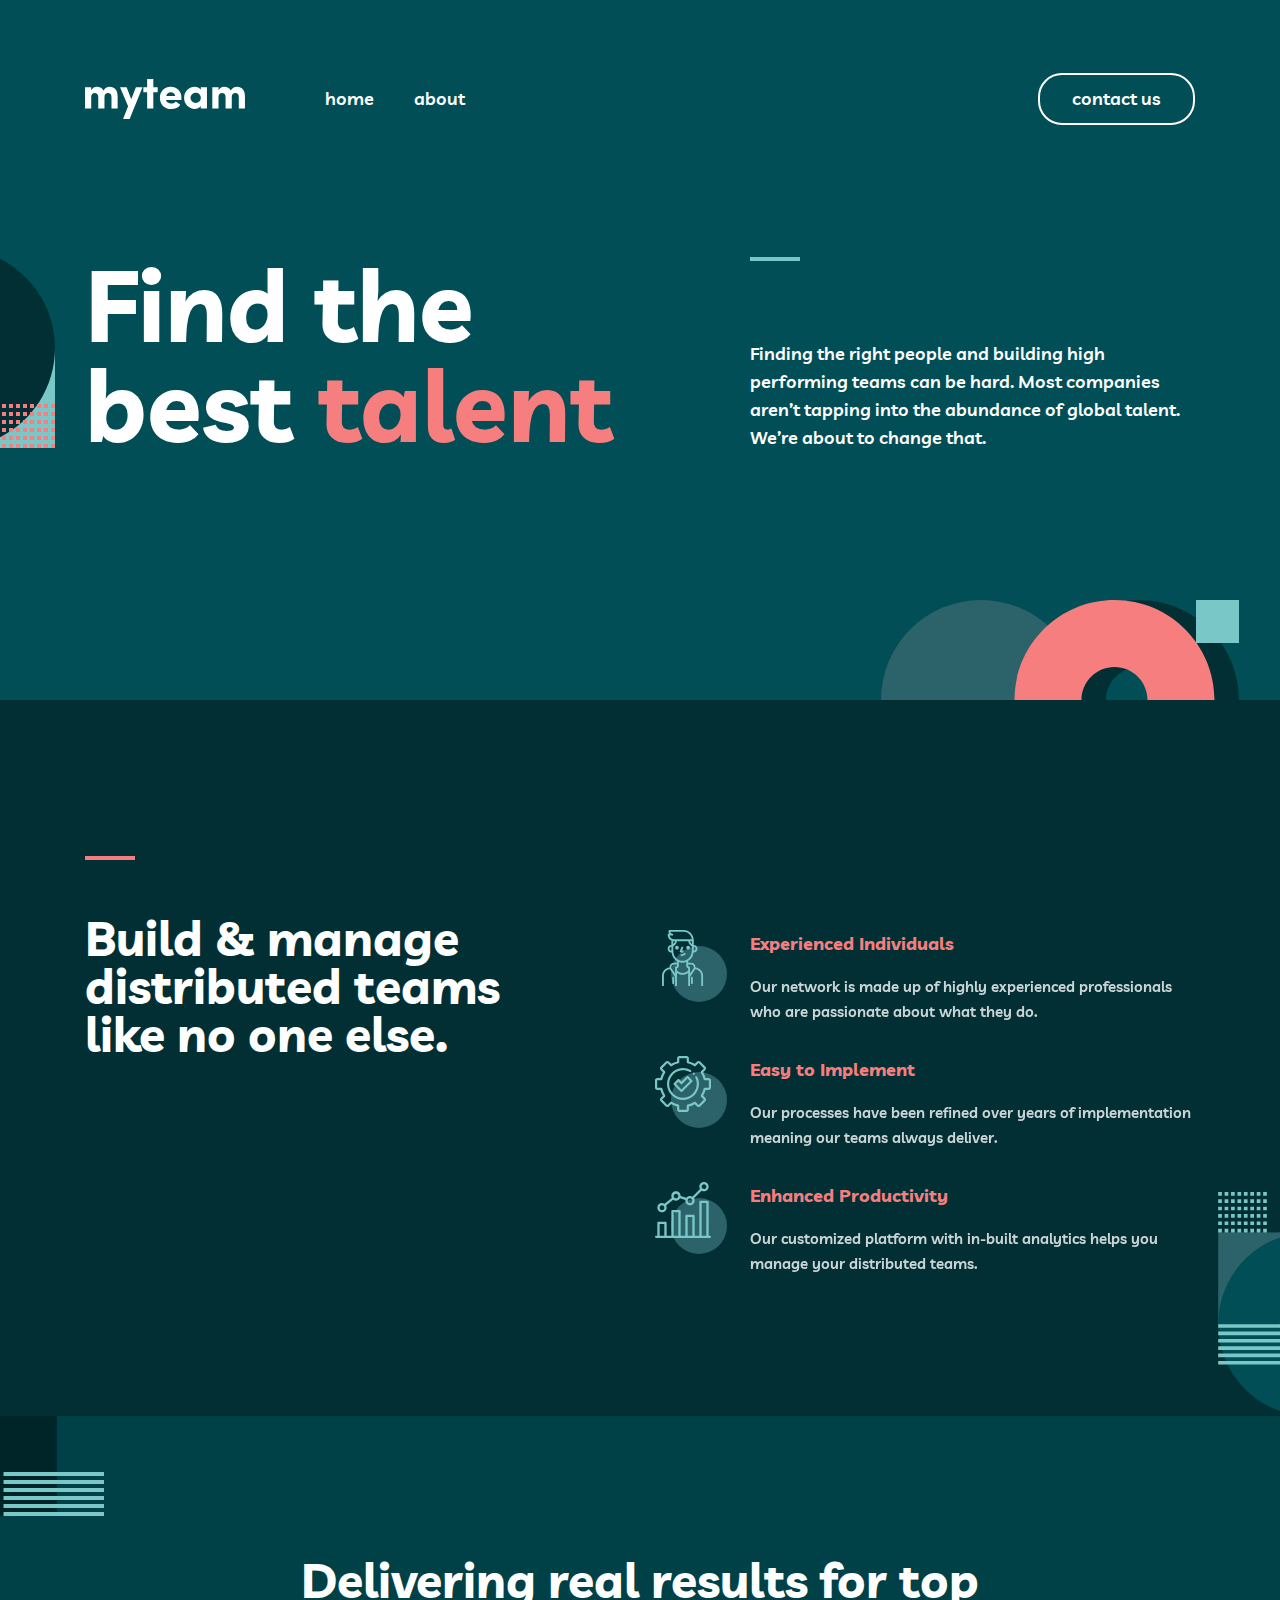
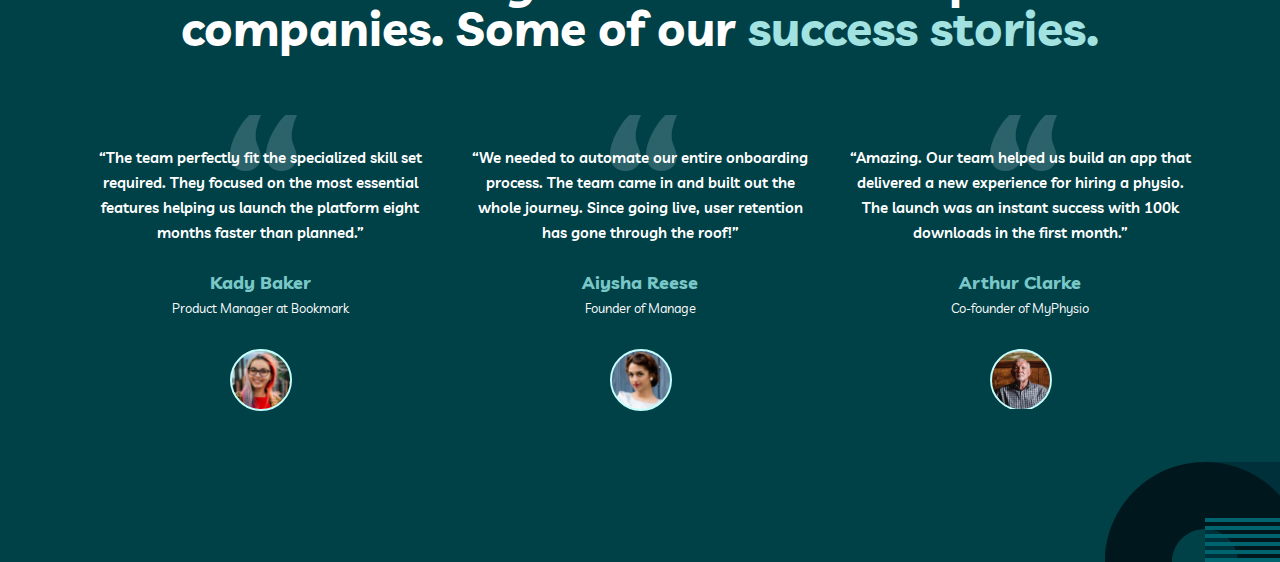
==== commit 9661b9ad: "initial commit" ====
--- a/index.html
+++ b/index.html
@@ -21,7 +21,7 @@
               alt="site logo"
             />
           </a>
-          <!-- <img class="navbar--open__x" src="./images/x-icon.svg" alt="x-icon" /> -->
+          <img class="navbar--open__x" src="./images/x-icon.svg" alt="x-icon" />
           <ol class="navbar-list">
             <li class="navbar-item">
               <a class="navbar-link" href="#">home</a>
@@ -38,6 +38,7 @@
       </div>
     </header>
     <main>
+      
       <section class="hero">
         <div class="container">
           <div class="hero-inner">
--- a/css/main.css
+++ b/css/main.css
@@ -1,2 +1,2 @@
-/*! normalize.css v8.0.1 | MIT License | github.com/necolas/normalize.css */html{line-height:1.15;-webkit-text-size-adjust:100%}body{margin:0}main{display:block}h1{font-size:2em;margin:0.67em 0}hr{-webkit-box-sizing:content-box;box-sizing:content-box;height:0;overflow:visible}pre{font-family:monospace, monospace;font-size:1em}a{background-color:transparent}abbr[title]{border-bottom:none;text-decoration:underline;-webkit-text-decoration:underline dotted;text-decoration:underline dotted}b,strong{font-weight:bolder}code,kbd,samp{font-family:monospace, monospace;font-size:1em}small{font-size:80%}sub,sup{font-size:75%;line-height:0;position:relative;vertical-align:baseline}sub{bottom:-0.25em}sup{top:-0.5em}img{border-style:none}button,input,optgroup,select,textarea{font-family:inherit;font-size:100%;line-height:1.15;margin:0}button,input{overflow:visible}button,select{text-transform:none}button,[type="button"],[type="reset"],[type="submit"]{-webkit-appearance:button}button::-moz-focus-inner,[type="button"]::-moz-focus-inner,[type="reset"]::-moz-focus-inner,[type="submit"]::-moz-focus-inner{border-style:none;padding:0}button:-moz-focusring,[type="button"]:-moz-focusring,[type="reset"]:-moz-focusring,[type="submit"]:-moz-focusring{outline:1px dotted ButtonText}fieldset{padding:0.35em 0.75em 0.625em}legend{-webkit-box-sizing:border-box;box-sizing:border-box;color:inherit;display:table;max-width:100%;padding:0;white-space:normal}progress{vertical-align:baseline}textarea{overflow:auto}[type="checkbox"],[type="radio"]{-webkit-box-sizing:border-box;box-sizing:border-box;padding:0}[type="number"]::-webkit-inner-spin-button,[type="number"]::-webkit-outer-spin-button{height:auto}[type="search"]{-webkit-appearance:textfield;outline-offset:-2px}[type="search"]::-webkit-search-decoration{-webkit-appearance:none}::-webkit-file-upload-button{-webkit-appearance:button;font:inherit}details{display:block}summary{display:list-item}template{display:none}[hidden]{display:none}@font-face{font-family:Livvic;font-style:normal;font-weight:400;src:url("../fonts/livvic-v13-latin-regular.woff2") format("woff2"),url("../fonts/livvic-v13-latin-regular.woff") format("woff")}@font-face{font-family:Livvic;font-style:normal;font-weight:600;src:url("../fonts/livvic-v13-latin-600.woff2") format("woff2"),url("../fonts/livvic-v13-latin-600.woff") format("woff")}@font-face{font-family:Livvic;font-style:normal;font-weight:700;src:url("../fonts/livvic-v13-latin-700.woff2") format("woff2"),url("../fonts/livvic-v13-latin-700.woff") format("woff")}*{margin:0;padding:0;-webkit-box-sizing:border-box;box-sizing:border-box;scroll-behavior:smooth;text-decoration:none;list-style-type:none}img{vertical-align:middle}body{font-family:"Livvic", "Arial", sans-serif}.site-header{width:100vw;background-color:#014e56}body{overflow-x:hidden}.site-header__inner{display:-webkit-box;display:-ms-flexbox;display:flex;-webkit-box-align:center;-ms-flex-align:center;align-items:center;padding:73px 0px}.navbar--open__x{display:none}.navbar-list{width:100%;margin-left:80px;display:-webkit-box;display:-ms-flexbox;display:flex;-webkit-box-align:center;-ms-flex-align:center;align-items:center}.navbar-link{display:block;text-decoration:none;font-weight:600;font-size:18px;line-height:28px;color:#ffffff}.navbar-link:hover{font-weight:600;font-size:18px;line-height:28px;color:#f67e7e}.navbar-item:nth-child(2){margin-left:40px}.navbar-item:nth-child(3){margin-left:auto}.header-link--btn{display:block;padding:10px 32px;font-weight:600;font-size:18px;line-height:28px;color:#ffffff;border:2px solid #ffffff;border-radius:24px}.header-link--btn:hover{color:#002529;background-color:#fff}.site-header__burger-btn{display:none;font-size:30px;color:#ffffff;border:none;background-color:transparent;cursor:pointer}.site-header__burger-btn:active{color:#f67e7e}@media only screen and (max-width: 768px){.site-header__inner{padding:64px 0px}.header-icon{width:128px;height:32px}.navbar-list{margin-left:48px}}@media only screen and (max-width: 576px){.site-header__burger-btn{display:block;margin-left:auto;color:#ffffff}.navbar-list{display:none}.site-header__inner{padding:48px 0}}.hero{width:100vw;background-color:#014e56;background-image:url("../../images/hero-bg-img-firt.svg"),url("../../images/hero-bg-img-second.svg");background-repeat:no-repeat;background-size:200px, 358px 200px;background-position:calc(50% - 685px) 50px,calc(50% + 420px) bottom}.hero-inner{display:-webkit-box;display:-ms-flexbox;display:flex;-webkit-box-align:center;-ms-flex-align:center;align-items:center;padding:56px 0px 246px}.hero-inner__tittle{width:100%;max-width:635px;margin:0;font-weight:700;font-size:100px;line-height:100px;color:#ffffff}.hero-inner__color{color:#f67e7e}.hero-inner__info{width:100%;max-width:445px;margin-left:30px}.hero-inner__liner{width:50px;height:4px;background-color:#79c8c7}.hero-inner__text{font-weight:600;font-size:18px;margin-top:79px;line-height:28px;color:#ffffff}@media only screen and (max-width: 768px){.hero{background-image:url("../../images/hero-bg-img-second.svg");background-repeat:no-repeat;background-position:center bottom;background-size:358px 200px}.hero-inner{-webkit-box-orient:vertical;-webkit-box-direction:normal;-ms-flex-direction:column;flex-direction:column;padding:39px 0px 256px}.hero-inner__tittle{width:100%;max-width:683px;font-weight:700;font-size:64px;line-height:56px;text-align:center;color:#ffffff}.hero-inner__info{margin:0}.hero-inner__liner{display:none}.hero-inner__text{width:100%;max-width:457px;margin-top:24px;font-weight:600;font-size:15px;line-height:28px;text-align:center}}@media only screen and (max-width: 1200px){.hero{background-image:url("../../images/hero-bg-img-second.svg");background-repeat:no-repeat;background-position:center bottom;background-size:358px 200px}}@media only screen and (max-width: 576px){.hero-inner{-webkit-box-orient:vertical;-webkit-box-direction:normal;-ms-flex-direction:column;flex-direction:column;width:100%;max-width:683px;padding-bottom:197px}.hero-inner__box{width:100%;min-width:327px}.hero-inner__tittle{font-weight:700;font-size:40px;line-height:40px;text-align:center;color:#ffffff}.hero-inner__text{width:100%;min-width:327px;margin-top:18px;font-weight:600;font-size:15px;line-height:28px;text-align:center}}.hero-about{width:100vw;background-color:#012f34;background-image:url("../../images/hero-about-bg-img.svg");background-repeat:no-repeat;background-size:200px 224px;background-position:calc(50% + 670px) bottom}.hero-about-inner{display:-webkit-box;display:-ms-flexbox;display:flex;-webkit-box-align:center;-ms-flex-align:center;align-items:center}.hero-about__left{padding:140px 0px 342px;width:100%;max-width:445px}.hero-about__line{width:50px;height:4px;background-color:#f67e7e}.hero-about__tittle{margin:54px 0px 0px;font-weight:700;font-size:48px;line-height:48px;color:#ffffff}.hero-about__right{padding:198px 0px 140px;margin-left:220px;width:100%;max-width:445px}.hero-about__item{position:relative;margin-top:32px}.hero-about__item:nth-child(1)::before{position:absolute;top:0px;left:-95px;width:72px;height:72px;display:block;background-image:url("../../images/hero-about-bgi1.svg");background-repeat:no-repeat;background-size:contain;content:""}.hero-about__item:nth-child(2)::before{position:absolute;top:0px;left:-95px;width:72px;height:72px;display:block;background-image:url("../../images/hero-about-bgi2.svg");background-repeat:no-repeat;background-size:contain;content:""}.hero-about__item:nth-child(3)::before{position:absolute;top:0px;left:-95px;width:72px;height:72px;display:block;background-image:url("../../images/hero-about-bgi3.svg");background-repeat:no-repeat;background-size:contain;content:""}.hero-about__subject{font-weight:700;font-size:18px;line-height:28px;color:#f67e7e}.hero-about__text{margin-top:16px;font-weight:600;font-size:15px;line-height:25px;color:#ffffff;mix-blend-mode:normal;opacity:0.8}@media only screen and (max-width: 768px){.hero-about{background-position:calc( 50% + 387px) top}.hero-about-inner{padding:100px 58px;-webkit-box-orient:vertical;-webkit-box-direction:normal;-ms-flex-direction:column;flex-direction:column}.hero-about__left{width:100%;max-width:445px;padding:0;margin:0;margin-right:auto}.hero-about__tittle{font-size:32px;line-height:32px}.hero-about__right{width:100%;max-width:478px;padding:0;padding-left:98px;margin:32px 0px 0px;margin-right:auto}}@media only screen and (max-width: 576px){.hero-about{background-position:calc( 50% + 288px) top}.hero-about-inner{margin:0}.hero-about__left{display:block;width:100%;max-width:445px}.hero-about__right{padding:0;margin-top:9px}.hero-about__item{position:relative;margin-top:136px;text-align:center}.hero-about__item:nth-child(1)::before{position:absolute;top:-88px;left:calc( 50% - 35px);width:72px;height:72px;display:block;background-image:url("../../images/hero-about-bgi1.svg");background-repeat:no-repeat;background-size:contain;content:""}.hero-about__item:nth-child(2)::before{position:absolute;top:-88px;left:calc( 50% - 35px);width:72px;height:72px;display:block;background-image:url("../../images/hero-about-bgi2.svg");background-repeat:no-repeat;background-size:contain;content:""}.hero-about__item:nth-child(3)::before{position:absolute;top:-88px;left:calc( 50% - 35px);width:72px;height:72px;display:block;background-image:url("../../images/hero-about-bgi3.svg");background-repeat:no-repeat;background-size:contain;content:""}}@media only screen and (max-width: 375px){.hero-about{background-position:calc( 50% + 187px) top}}.hero-content{width:100vw;background-color:#004047;background-image:url("../../images/hero-content-bgi1.svg"),url("../../images/hero-content-bgi2.svg");background-repeat:no-repeat;background-size:147px 100px, 200px 200px;background-blend-mode:normal, overlay;background-position:calc(50% - 610px) top,calc(50% + 565px) bottom}.hero-content__tittle{width:100%;max-width:932px;padding:140px 0px 93px;margin:0 auto;font-weight:700;font-size:48px;line-height:48px;text-align:center;color:#ffffff}.hero-content__color{color:#a2e2e1}.hero-content__list{width:100%;max-width:1110px;display:-webkit-box;display:-ms-flexbox;display:flex;-webkit-box-pack:justify;-ms-flex-pack:justify;justify-content:space-between;-webkit-box-align:center;-ms-flex-align:center;align-items:center;padding:0px 0px 245px}.hero-content__item{position:relative;width:100%;max-width:350px;text-align:center}.hero-content__item::after{position:absolute;top:-30px;left:calc(50% - 30px);width:67px;height:56px;display:block;background-image:url("../../images/tutuq-belgi-icon.svg");background-repeat:no-repeat;background-size:contain;z-index:0;content:""}.hero-content__item:nth-child(1)::before{position:absolute;top:204px;left:calc(50% - 30px);width:62px;height:62px;display:block;background-image:url("../../images/hero-content-img1.svg");background-repeat:no-repeat;background-size:contain;content:""}.hero-content__item:nth-child(2)::before{position:absolute;top:204px;left:calc(50% - 30px);width:62px;height:62px;display:block;background-image:url("../../images/hero-content-img2.svg");background-repeat:no-repeat;background-size:contain;content:""}.hero-content__item:nth-child(3)::before{position:absolute;top:204px;left:calc(50% - 30px);width:62px;height:62px;display:block;background-image:url("../../images/hero-content-img3.svg");background-repeat:no-repeat;background-size:contain;content:""}.hero-content__text{position:relative;font-weight:600;font-size:15px;line-height:25px;text-align:center;color:#ffffff;z-index:1}.hero-content__subject{display:inline-block;margin-top:24px;font-weight:700;font-size:18px;line-height:28px;text-align:center;color:#79c8c7}.hero-content__info{margin-top:2px;font-weight:500;font-size:13px;line-height:18px;text-align:center;color:#ffffff}@media only screen and (max-width: 768px){.hero-content{background-position:calc(50% - 310px) top,calc(50% + 285px) bottom}.hero-content__inner{padding:0px 57px 178px}.hero-content__tittle{padding:100px 0px 84px;margin:0;font-size:32px;line-height:32px}.hero-content__list{-webkit-box-orient:vertical;-webkit-box-direction:normal;-ms-flex-direction:column;flex-direction:column;padding:0}.hero-content__item+.hero-content__item{margin-top:162px}}@media only screen and (max-width: 416px){.hero-content__item:nth-child(1)::before{top:240px}.hero-content__item:nth-child(2)::before{top:240px}.hero-content__item:nth-child(3)::before{top:240px}}@media only screen and (max-width: 375px){.hero-content{background-position:calc(50% - 310px) top,calc(50% + 85px) bottom}.hero-content__item{position:relative;width:100%;max-width:350px;text-align:center}::after:nth-child(1)::before{top:204px}::after:nth-child(2)::before{top:204px}::after:nth-child(3)::before{top:204px;padding-bottom:242px}.hero-content__inner{padding-bottom:242px}.hero-content__heading{width:100%;max-width:327px}.hero-content__tittle{padding:140px 0px 84px}}.container{width:100%;max-width:1150px;margin:0 auto;padding:0 20px}@media only screen and (max-width: 768px){.container{padding:0 40px}}@media only screen and (max-width: 576px){.container{padding:0 24px}}
+/*! normalize.css v8.0.1 | MIT License | github.com/necolas/normalize.css */html{line-height:1.15;-webkit-text-size-adjust:100%}body{margin:0}main{display:block}h1{font-size:2em;margin:0.67em 0}hr{-webkit-box-sizing:content-box;box-sizing:content-box;height:0;overflow:visible}pre{font-family:monospace, monospace;font-size:1em}a{background-color:transparent}abbr[title]{border-bottom:none;text-decoration:underline;-webkit-text-decoration:underline dotted;text-decoration:underline dotted}b,strong{font-weight:bolder}code,kbd,samp{font-family:monospace, monospace;font-size:1em}small{font-size:80%}sub,sup{font-size:75%;line-height:0;position:relative;vertical-align:baseline}sub{bottom:-0.25em}sup{top:-0.5em}img{border-style:none}button,input,optgroup,select,textarea{font-family:inherit;font-size:100%;line-height:1.15;margin:0}button,input{overflow:visible}button,select{text-transform:none}button,[type="button"],[type="reset"],[type="submit"]{-webkit-appearance:button}button::-moz-focus-inner,[type="button"]::-moz-focus-inner,[type="reset"]::-moz-focus-inner,[type="submit"]::-moz-focus-inner{border-style:none;padding:0}button:-moz-focusring,[type="button"]:-moz-focusring,[type="reset"]:-moz-focusring,[type="submit"]:-moz-focusring{outline:1px dotted ButtonText}fieldset{padding:0.35em 0.75em 0.625em}legend{-webkit-box-sizing:border-box;box-sizing:border-box;color:inherit;display:table;max-width:100%;padding:0;white-space:normal}progress{vertical-align:baseline}textarea{overflow:auto}[type="checkbox"],[type="radio"]{-webkit-box-sizing:border-box;box-sizing:border-box;padding:0}[type="number"]::-webkit-inner-spin-button,[type="number"]::-webkit-outer-spin-button{height:auto}[type="search"]{-webkit-appearance:textfield;outline-offset:-2px}[type="search"]::-webkit-search-decoration{-webkit-appearance:none}::-webkit-file-upload-button{-webkit-appearance:button;font:inherit}details{display:block}summary{display:list-item}template{display:none}[hidden]{display:none}@font-face{font-family:Livvic;font-style:normal;font-weight:400;src:url("../fonts/livvic-v13-latin-regular.woff2") format("woff2"),url("../fonts/livvic-v13-latin-regular.woff") format("woff")}@font-face{font-family:Livvic;font-style:normal;font-weight:600;src:url("../fonts/livvic-v13-latin-600.woff2") format("woff2"),url("../fonts/livvic-v13-latin-600.woff") format("woff")}@font-face{font-family:Livvic;font-style:normal;font-weight:700;src:url("../fonts/livvic-v13-latin-700.woff2") format("woff2"),url("../fonts/livvic-v13-latin-700.woff") format("woff")}*{margin:0;padding:0;-webkit-box-sizing:border-box;box-sizing:border-box;scroll-behavior:smooth;text-decoration:none;list-style-type:none}img{vertical-align:middle}body{font-family:"Livvic", "Arial", sans-serif}.site-header{width:100vw;background-color:#014e56}.site-header__inner{display:-webkit-box;display:-ms-flexbox;display:flex;-webkit-box-align:center;-ms-flex-align:center;align-items:center;padding:73px 0px}.navbar--open__x{display:none}.navbar-list{width:100%;margin-left:80px;display:-webkit-box;display:-ms-flexbox;display:flex;-webkit-box-align:center;-ms-flex-align:center;align-items:center}.navbar-link{display:block;text-decoration:none;font-weight:600;font-size:18px;line-height:28px;color:#ffffff}.navbar-link:hover{font-weight:600;font-size:18px;line-height:28px;color:#f67e7e}.navbar-item:nth-child(2){margin-left:40px}.navbar-item:nth-child(3){margin-left:auto}.header-link--btn{display:block;padding:10px 32px;font-weight:600;font-size:18px;line-height:28px;color:#ffffff;border:2px solid #ffffff;border-radius:24px}.header-link--btn:hover{color:#002529;background-color:#fff}.site-header__burger-btn{display:none;font-size:30px;color:#ffffff;border:none;background-color:transparent;cursor:pointer}.site-header__burger-btn:active{color:#f67e7e}@media only screen and (max-width: 768px){.site-header__inner{padding:64px 0px}.header-icon{width:128px;height:32px}.navbar-list{margin-left:48px}}@media only screen and (max-width: 576px){.site-header__burger-btn{display:block;margin-left:auto;color:#ffffff}.navbar-list{display:none}.site-header__inner{padding:48px 0}}.hero{width:100vw;background-color:#014e56;background-image:url("../../images/hero-bg-img-firt.svg"),url("../../images/hero-bg-img-second.svg");background-repeat:no-repeat;background-position:calc(50% - 685px) 50px,calc(50% + 420px) bottom}.hero-inner{display:-webkit-box;display:-ms-flexbox;display:flex;-webkit-box-pack:justify;-ms-flex-pack:justify;justify-content:space-between;-webkit-box-align:center;-ms-flex-align:center;align-items:center;padding:56px 0px 246px}.hero-inner__tittle{width:100%;max-width:635px;margin:0;font-weight:700;font-size:100px;line-height:100px;color:#ffffff}.hero-inner__color{color:#f67e7e}.hero-inner__info{width:100%;max-width:445px;margin-left:30px}.hero-inner__liner{width:50px;height:4px;background-color:#79c8c7}.hero-inner__text{font-weight:600;font-size:18px;margin-top:79px;line-height:28px;color:#ffffff}@media only screen and (max-width: 768px){.hero{background-image:url("../../images/hero-bg-img-second.svg");background-repeat:no-repeat;background-position:center bottom}.hero-inner{-webkit-box-orient:vertical;-webkit-box-direction:normal;-ms-flex-direction:column;flex-direction:column;padding:39px 0px 256px}.hero-inner__tittle{width:100%;max-width:683px;font-weight:700;font-size:64px;line-height:56px;text-align:center;color:#ffffff}.hero-inner__info{margin:0}.hero-inner__liner{display:none}.hero-inner__text{width:100%;max-width:457px;margin-top:24px;font-weight:600;font-size:15px;line-height:28px;text-align:center}}@media only screen and (max-width: 1200px){.hero{background-image:url("../../images/hero-bg-img-second.svg");background-repeat:no-repeat;background-position:center bottom}}@media only screen and (max-width: 576px){.hero-inner{-webkit-box-orient:vertical;-webkit-box-direction:normal;-ms-flex-direction:column;flex-direction:column;width:100%;max-width:683px;padding-bottom:197px}.hero-inner__box{width:100%;min-width:327px}.hero-inner__tittle{font-weight:700;font-size:40px;line-height:40px;text-align:center;color:#ffffff}.hero-inner__text{width:100%;min-width:327px;margin-top:18px;font-weight:600;font-size:15px;line-height:28px;text-align:center}}.hero-about{width:100vw;background-color:#012f34;background-image:url("../../images/hero-about-bg-img.svg");background-repeat:no-repeat;background-size:200px 224px;background-position:calc(50% + 670px) bottom}.hero-about-inner{display:-webkit-box;display:-ms-flexbox;display:flex;-webkit-box-align:center;-ms-flex-align:center;align-items:center}.hero-about__left{padding:140px 0px 342px;width:100%;max-width:445px}.hero-about__line{width:50px;height:4px;background-color:#f67e7e}.hero-about__tittle{margin:54px 0px 0px;font-weight:700;font-size:48px;line-height:48px;color:#ffffff}.hero-about__right{padding:198px 0px 140px;margin-left:220px;width:100%;max-width:445px}.hero-about__item{position:relative;margin-top:32px}.hero-about__item:nth-child(1)::before{position:absolute;top:0px;left:-95px;width:72px;height:72px;display:block;background-image:url("../../images/hero-about-bgi1.svg");background-repeat:no-repeat;background-size:contain;content:""}.hero-about__item:nth-child(2)::before{position:absolute;top:0px;left:-95px;width:72px;height:72px;display:block;background-image:url("../../images/hero-about-bgi2.svg");background-repeat:no-repeat;background-size:contain;content:""}.hero-about__item:nth-child(3)::before{position:absolute;top:0px;left:-95px;width:72px;height:72px;display:block;background-image:url("../../images/hero-about-bgi3.svg");background-repeat:no-repeat;background-size:contain;content:""}.hero-about__subject{font-weight:700;font-size:18px;line-height:28px;color:#f67e7e}.hero-about__text{margin-top:16px;font-weight:600;font-size:15px;line-height:25px;color:#ffffff;mix-blend-mode:normal;opacity:0.8}@media only screen and (max-width: 768px){.hero-about{background-position:calc( 50% + 387px) top}.hero-about-inner{padding:100px 58px;-webkit-box-orient:vertical;-webkit-box-direction:normal;-ms-flex-direction:column;flex-direction:column}.hero-about__left{width:100%;max-width:445px;padding:0;margin:0;margin-right:auto}.hero-about__tittle{font-size:32px;line-height:32px}.hero-about__right{width:100%;max-width:478px;padding:0;padding-left:98px;margin:32px 0px 0px;margin-right:auto}}@media only screen and (max-width: 576px){.hero-about{background-position:calc( 50% + 288px) top}.hero-about-inner{margin:0}.hero-about__left{display:block;width:100%;max-width:445px}.hero-about__right{padding:0;margin-top:9px}.hero-about__item{position:relative;margin-top:136px;text-align:center}.hero-about__item:nth-child(1)::before{position:absolute;top:-88px;left:calc( 50% - 35px);width:72px;height:72px;display:block;background-image:url("../../images/hero-about-bgi1.svg");background-repeat:no-repeat;background-size:contain;content:""}.hero-about__item:nth-child(2)::before{position:absolute;top:-88px;left:calc( 50% - 35px);width:72px;height:72px;display:block;background-image:url("../../images/hero-about-bgi2.svg");background-repeat:no-repeat;background-size:contain;content:""}.hero-about__item:nth-child(3)::before{position:absolute;top:-88px;left:calc( 50% - 35px);width:72px;height:72px;display:block;background-image:url("../../images/hero-about-bgi3.svg");background-repeat:no-repeat;background-size:contain;content:""}}@media only screen and (max-width: 375px){.hero-about{background-position:calc( 50% + 187px) top}}.hero-content{width:100vw;background-color:#004047;background-image:url("../../images/hero-content-bgi1.svg"),url("../../images/hero-content-bgi2.svg");background-repeat:no-repeat;background-size:147px 100px, 200px 100px;background-blend-mode:normal, overlay;background-position:calc(50% - 610px) top,calc(50% + 565px) bottom}.hero-content__tittle{width:100%;max-width:932px;padding:140px 0px 93px;margin:0 auto;font-weight:700;font-size:48px;line-height:48px;text-align:center;color:#ffffff}.hero-content__color{color:#a2e2e1}.hero-content__list{width:100%;max-width:1110px;display:-webkit-box;display:-ms-flexbox;display:flex;-webkit-box-pack:justify;-ms-flex-pack:justify;justify-content:space-between;-webkit-box-align:center;-ms-flex-align:center;align-items:center;padding:0px 0px 245px}.hero-content__item{position:relative;width:100%;max-width:350px;text-align:center}.hero-content__item::after{position:absolute;top:-30px;left:calc(50% - 30px);width:67px;height:56px;display:block;background-image:url("../../images/tutuq-belgi-icon.svg");background-repeat:no-repeat;background-size:contain;z-index:0;content:""}.hero-content__item:nth-child(1)::before{position:absolute;top:204px;left:calc(50% - 30px);width:62px;height:62px;display:block;background-image:url("../../images/hero-content-img1.svg");background-repeat:no-repeat;background-size:contain;content:""}.hero-content__item:nth-child(2)::before{position:absolute;top:204px;left:calc(50% - 30px);width:62px;height:62px;display:block;background-image:url("../../images/hero-content-img2.svg");background-repeat:no-repeat;background-size:contain;content:""}.hero-content__item:nth-child(3)::before{position:absolute;top:204px;left:calc(50% - 30px);width:62px;height:62px;display:block;background-image:url("../../images/hero-content-img3.svg");background-repeat:no-repeat;background-size:contain;content:""}.hero-content__text{position:relative;font-weight:600;font-size:15px;line-height:25px;text-align:center;color:#ffffff;z-index:1}.hero-content__subject{display:inline-block;margin-top:24px;font-weight:700;font-size:18px;line-height:28px;text-align:center;color:#79c8c7}.hero-content__info{margin-top:2px;font-weight:500;font-size:13px;line-height:18px;text-align:center;color:#ffffff}@media only screen and (max-width: 768px){.hero-content{background-position:left top, right bottom}.hero-content__inner{padding:0px 57px 178px}.hero-content__tittle{padding:100px 0px 84px;margin:0;font-size:32px;line-height:32px}.hero-content__list{-webkit-box-orient:vertical;-webkit-box-direction:normal;-ms-flex-direction:column;flex-direction:column;padding:0}.hero-content__item+.hero-content__item{margin-top:162px}}@media only screen and (max-width: 416px){.hero-content__item:nth-child(1)::before{top:240px}.hero-content__item:nth-child(2)::before{top:240px}.hero-content__item:nth-child(3)::before{top:240px}}@media only screen and (max-width: 375px){.hero-content{background-position:left top, right bottom}.hero-content__inner{padding:0}.hero-content__item{position:relative;width:100%;max-width:350px;text-align:center}::after:nth-child(1)::before{top:204px}::after:nth-child(2)::before{top:204px}::after:nth-child(3)::before{top:204px;padding-bottom:242px}.hero-content__inner{padding-bottom:242px}.hero-content__heading{width:100%;max-width:327px}.hero-content__tittle{padding:140px 0px 84px}}.container{width:100%;max-width:1150px;margin:0 auto;padding:0 20px}@media only screen and (max-width: 768px){.container{padding:0 40px}}@media only screen and (max-width: 576px){.container{padding:0 24px}}
 /*# sourceMappingURL=main.css.map */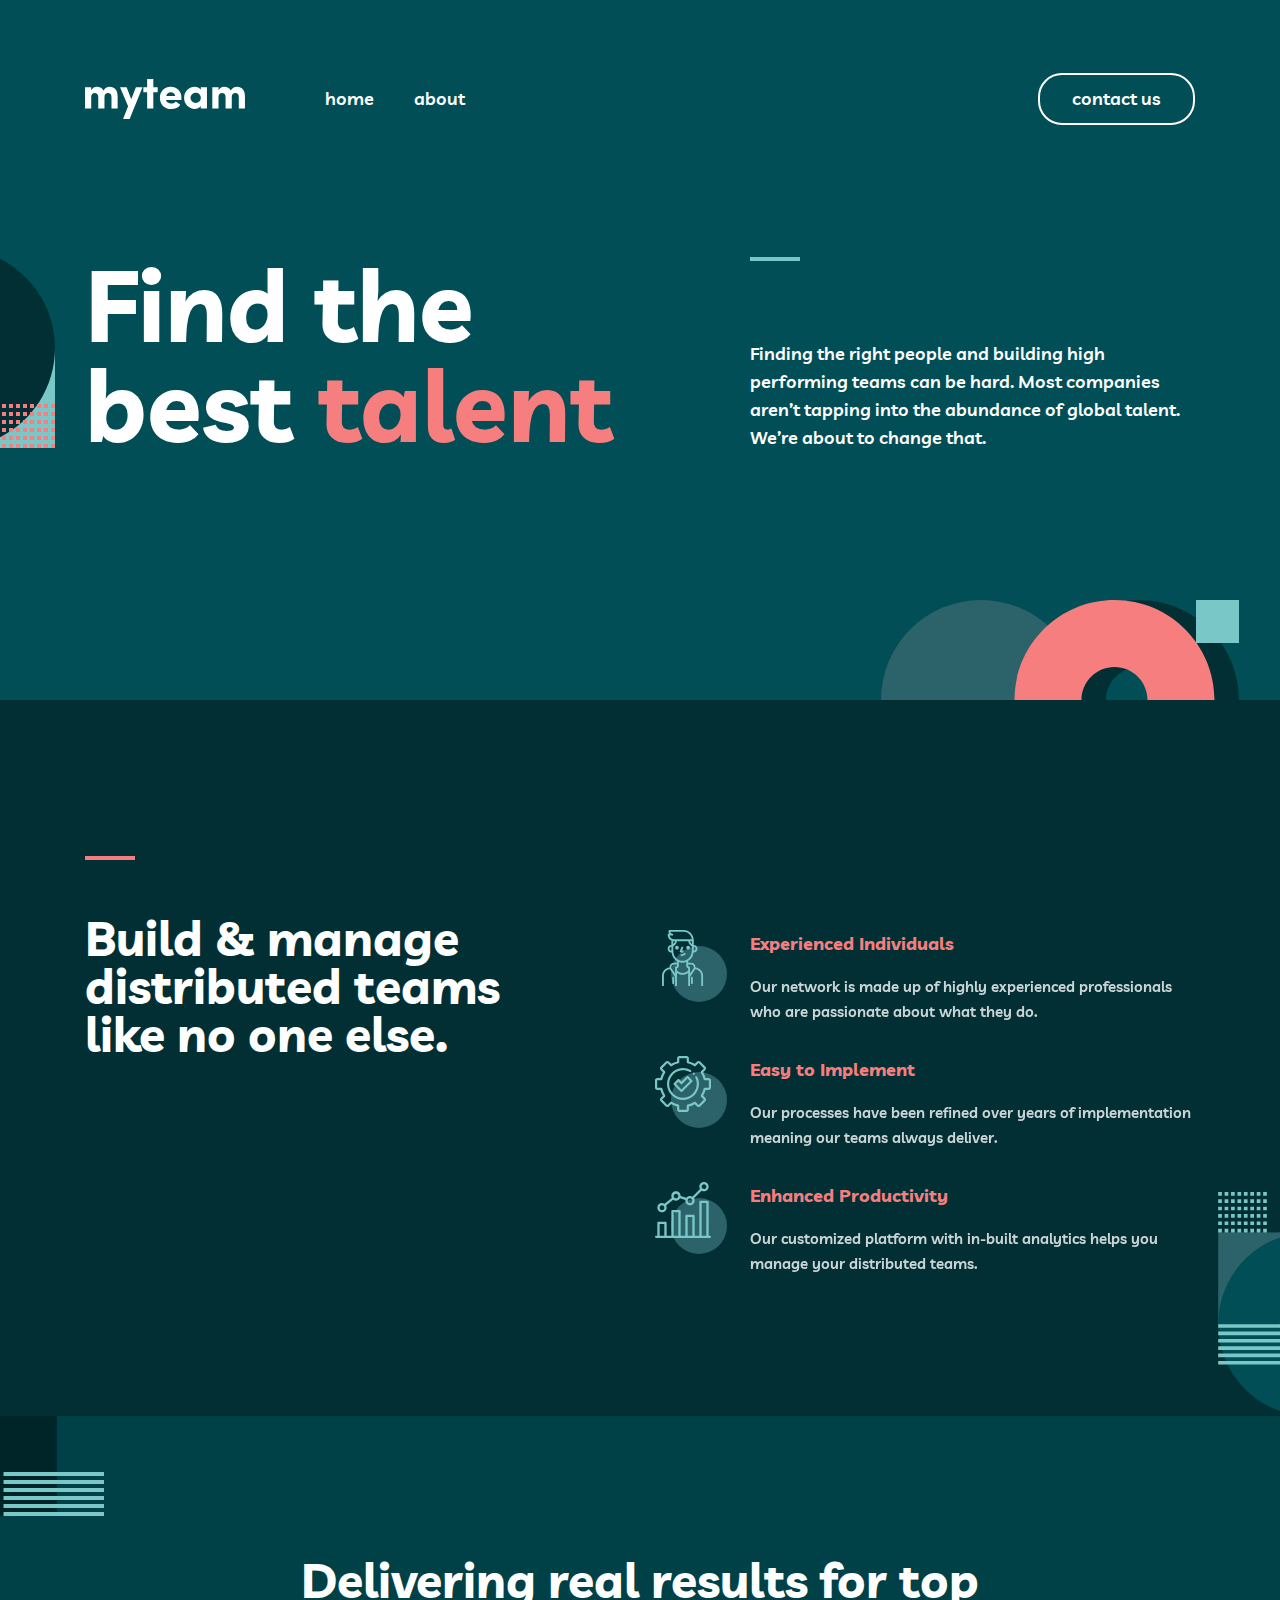
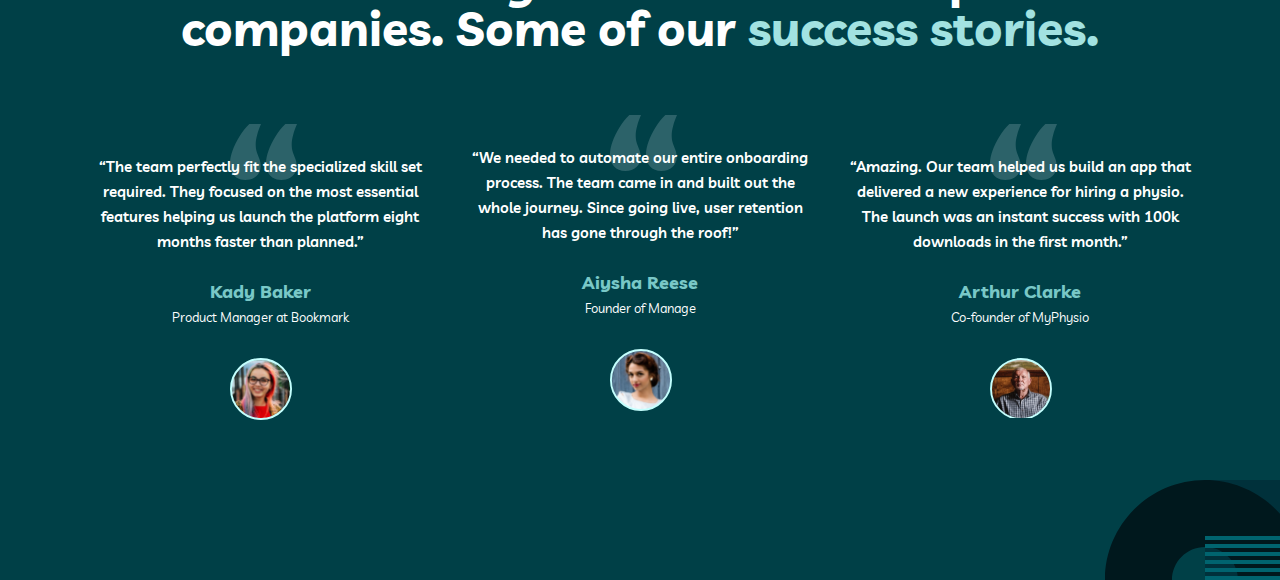
==== commit 081d8b26: "Initial commit" ====
--- a/index.html
+++ b/index.html
@@ -21,7 +21,7 @@
               alt="site logo"
             />
           </a>
-          <img class="navbar--open__x" src="./images/x-icon.svg" alt="x-icon" />
+          <!-- <img class="navbar--open__x" src="./images/x-icon.svg" alt="x-icon" /> -->
           <ol class="navbar-list">
             <li class="navbar-item">
               <a class="navbar-link" href="#">home</a>
@@ -126,6 +126,7 @@
                 </p>
                 <strong class="hero-content__subject">Aiysha Reese</strong>
                 <p class="hero-content__info">Founder of Manage</p>
+                <img src="" alt="">
               </li>
               <li class="hero-content__item">
                 <p class="hero-content__text">
--- a/css/main.css
+++ b/css/main.css
@@ -1,2 +1,2 @@
-/*! normalize.css v8.0.1 | MIT License | github.com/necolas/normalize.css */html{line-height:1.15;-webkit-text-size-adjust:100%}body{margin:0}main{display:block}h1{font-size:2em;margin:0.67em 0}hr{-webkit-box-sizing:content-box;box-sizing:content-box;height:0;overflow:visible}pre{font-family:monospace, monospace;font-size:1em}a{background-color:transparent}abbr[title]{border-bottom:none;text-decoration:underline;-webkit-text-decoration:underline dotted;text-decoration:underline dotted}b,strong{font-weight:bolder}code,kbd,samp{font-family:monospace, monospace;font-size:1em}small{font-size:80%}sub,sup{font-size:75%;line-height:0;position:relative;vertical-align:baseline}sub{bottom:-0.25em}sup{top:-0.5em}img{border-style:none}button,input,optgroup,select,textarea{font-family:inherit;font-size:100%;line-height:1.15;margin:0}button,input{overflow:visible}button,select{text-transform:none}button,[type="button"],[type="reset"],[type="submit"]{-webkit-appearance:button}button::-moz-focus-inner,[type="button"]::-moz-focus-inner,[type="reset"]::-moz-focus-inner,[type="submit"]::-moz-focus-inner{border-style:none;padding:0}button:-moz-focusring,[type="button"]:-moz-focusring,[type="reset"]:-moz-focusring,[type="submit"]:-moz-focusring{outline:1px dotted ButtonText}fieldset{padding:0.35em 0.75em 0.625em}legend{-webkit-box-sizing:border-box;box-sizing:border-box;color:inherit;display:table;max-width:100%;padding:0;white-space:normal}progress{vertical-align:baseline}textarea{overflow:auto}[type="checkbox"],[type="radio"]{-webkit-box-sizing:border-box;box-sizing:border-box;padding:0}[type="number"]::-webkit-inner-spin-button,[type="number"]::-webkit-outer-spin-button{height:auto}[type="search"]{-webkit-appearance:textfield;outline-offset:-2px}[type="search"]::-webkit-search-decoration{-webkit-appearance:none}::-webkit-file-upload-button{-webkit-appearance:button;font:inherit}details{display:block}summary{display:list-item}template{display:none}[hidden]{display:none}@font-face{font-family:Livvic;font-style:normal;font-weight:400;src:url("../fonts/livvic-v13-latin-regular.woff2") format("woff2"),url("../fonts/livvic-v13-latin-regular.woff") format("woff")}@font-face{font-family:Livvic;font-style:normal;font-weight:600;src:url("../fonts/livvic-v13-latin-600.woff2") format("woff2"),url("../fonts/livvic-v13-latin-600.woff") format("woff")}@font-face{font-family:Livvic;font-style:normal;font-weight:700;src:url("../fonts/livvic-v13-latin-700.woff2") format("woff2"),url("../fonts/livvic-v13-latin-700.woff") format("woff")}*{margin:0;padding:0;-webkit-box-sizing:border-box;box-sizing:border-box;scroll-behavior:smooth;text-decoration:none;list-style-type:none}img{vertical-align:middle}body{font-family:"Livvic", "Arial", sans-serif}.site-header{width:100vw;background-color:#014e56}.site-header__inner{display:-webkit-box;display:-ms-flexbox;display:flex;-webkit-box-align:center;-ms-flex-align:center;align-items:center;padding:73px 0px}.navbar--open__x{display:none}.navbar-list{width:100%;margin-left:80px;display:-webkit-box;display:-ms-flexbox;display:flex;-webkit-box-align:center;-ms-flex-align:center;align-items:center}.navbar-link{display:block;text-decoration:none;font-weight:600;font-size:18px;line-height:28px;color:#ffffff}.navbar-link:hover{font-weight:600;font-size:18px;line-height:28px;color:#f67e7e}.navbar-item:nth-child(2){margin-left:40px}.navbar-item:nth-child(3){margin-left:auto}.header-link--btn{display:block;padding:10px 32px;font-weight:600;font-size:18px;line-height:28px;color:#ffffff;border:2px solid #ffffff;border-radius:24px}.header-link--btn:hover{color:#002529;background-color:#fff}.site-header__burger-btn{display:none;font-size:30px;color:#ffffff;border:none;background-color:transparent;cursor:pointer}.site-header__burger-btn:active{color:#f67e7e}@media only screen and (max-width: 768px){.site-header__inner{padding:64px 0px}.header-icon{width:128px;height:32px}.navbar-list{margin-left:48px}}@media only screen and (max-width: 576px){.site-header__burger-btn{display:block;margin-left:auto;color:#ffffff}.navbar-list{display:none}.site-header__inner{padding:48px 0}}.hero{width:100vw;background-color:#014e56;background-image:url("../../images/hero-bg-img-firt.svg"),url("../../images/hero-bg-img-second.svg");background-repeat:no-repeat;background-position:calc(50% - 685px) 50px,calc(50% + 420px) bottom}.hero-inner{display:-webkit-box;display:-ms-flexbox;display:flex;-webkit-box-pack:justify;-ms-flex-pack:justify;justify-content:space-between;-webkit-box-align:center;-ms-flex-align:center;align-items:center;padding:56px 0px 246px}.hero-inner__tittle{width:100%;max-width:635px;margin:0;font-weight:700;font-size:100px;line-height:100px;color:#ffffff}.hero-inner__color{color:#f67e7e}.hero-inner__info{width:100%;max-width:445px;margin-left:30px}.hero-inner__liner{width:50px;height:4px;background-color:#79c8c7}.hero-inner__text{font-weight:600;font-size:18px;margin-top:79px;line-height:28px;color:#ffffff}@media only screen and (max-width: 768px){.hero{background-image:url("../../images/hero-bg-img-second.svg");background-repeat:no-repeat;background-position:center bottom}.hero-inner{-webkit-box-orient:vertical;-webkit-box-direction:normal;-ms-flex-direction:column;flex-direction:column;padding:39px 0px 256px}.hero-inner__tittle{width:100%;max-width:683px;font-weight:700;font-size:64px;line-height:56px;text-align:center;color:#ffffff}.hero-inner__info{margin:0}.hero-inner__liner{display:none}.hero-inner__text{width:100%;max-width:457px;margin-top:24px;font-weight:600;font-size:15px;line-height:28px;text-align:center}}@media only screen and (max-width: 1200px){.hero{background-image:url("../../images/hero-bg-img-second.svg");background-repeat:no-repeat;background-position:center bottom}}@media only screen and (max-width: 576px){.hero-inner{-webkit-box-orient:vertical;-webkit-box-direction:normal;-ms-flex-direction:column;flex-direction:column;width:100%;max-width:683px;padding-bottom:197px}.hero-inner__box{width:100%;min-width:327px}.hero-inner__tittle{font-weight:700;font-size:40px;line-height:40px;text-align:center;color:#ffffff}.hero-inner__text{width:100%;min-width:327px;margin-top:18px;font-weight:600;font-size:15px;line-height:28px;text-align:center}}.hero-about{width:100vw;background-color:#012f34;background-image:url("../../images/hero-about-bg-img.svg");background-repeat:no-repeat;background-size:200px 224px;background-position:calc(50% + 670px) bottom}.hero-about-inner{display:-webkit-box;display:-ms-flexbox;display:flex;-webkit-box-align:center;-ms-flex-align:center;align-items:center}.hero-about__left{padding:140px 0px 342px;width:100%;max-width:445px}.hero-about__line{width:50px;height:4px;background-color:#f67e7e}.hero-about__tittle{margin:54px 0px 0px;font-weight:700;font-size:48px;line-height:48px;color:#ffffff}.hero-about__right{padding:198px 0px 140px;margin-left:220px;width:100%;max-width:445px}.hero-about__item{position:relative;margin-top:32px}.hero-about__item:nth-child(1)::before{position:absolute;top:0px;left:-95px;width:72px;height:72px;display:block;background-image:url("../../images/hero-about-bgi1.svg");background-repeat:no-repeat;background-size:contain;content:""}.hero-about__item:nth-child(2)::before{position:absolute;top:0px;left:-95px;width:72px;height:72px;display:block;background-image:url("../../images/hero-about-bgi2.svg");background-repeat:no-repeat;background-size:contain;content:""}.hero-about__item:nth-child(3)::before{position:absolute;top:0px;left:-95px;width:72px;height:72px;display:block;background-image:url("../../images/hero-about-bgi3.svg");background-repeat:no-repeat;background-size:contain;content:""}.hero-about__subject{font-weight:700;font-size:18px;line-height:28px;color:#f67e7e}.hero-about__text{margin-top:16px;font-weight:600;font-size:15px;line-height:25px;color:#ffffff;mix-blend-mode:normal;opacity:0.8}@media only screen and (max-width: 768px){.hero-about{background-position:calc( 50% + 387px) top}.hero-about-inner{padding:100px 58px;-webkit-box-orient:vertical;-webkit-box-direction:normal;-ms-flex-direction:column;flex-direction:column}.hero-about__left{width:100%;max-width:445px;padding:0;margin:0;margin-right:auto}.hero-about__tittle{font-size:32px;line-height:32px}.hero-about__right{width:100%;max-width:478px;padding:0;padding-left:98px;margin:32px 0px 0px;margin-right:auto}}@media only screen and (max-width: 576px){.hero-about{background-position:calc( 50% + 288px) top}.hero-about-inner{margin:0}.hero-about__left{display:block;width:100%;max-width:445px}.hero-about__right{padding:0;margin-top:9px}.hero-about__item{position:relative;margin-top:136px;text-align:center}.hero-about__item:nth-child(1)::before{position:absolute;top:-88px;left:calc( 50% - 35px);width:72px;height:72px;display:block;background-image:url("../../images/hero-about-bgi1.svg");background-repeat:no-repeat;background-size:contain;content:""}.hero-about__item:nth-child(2)::before{position:absolute;top:-88px;left:calc( 50% - 35px);width:72px;height:72px;display:block;background-image:url("../../images/hero-about-bgi2.svg");background-repeat:no-repeat;background-size:contain;content:""}.hero-about__item:nth-child(3)::before{position:absolute;top:-88px;left:calc( 50% - 35px);width:72px;height:72px;display:block;background-image:url("../../images/hero-about-bgi3.svg");background-repeat:no-repeat;background-size:contain;content:""}}@media only screen and (max-width: 375px){.hero-about{background-position:calc( 50% + 187px) top}}.hero-content{width:100vw;background-color:#004047;background-image:url("../../images/hero-content-bgi1.svg"),url("../../images/hero-content-bgi2.svg");background-repeat:no-repeat;background-size:147px 100px, 200px 100px;background-blend-mode:normal, overlay;background-position:calc(50% - 610px) top,calc(50% + 565px) bottom}.hero-content__tittle{width:100%;max-width:932px;padding:140px 0px 93px;margin:0 auto;font-weight:700;font-size:48px;line-height:48px;text-align:center;color:#ffffff}.hero-content__color{color:#a2e2e1}.hero-content__list{width:100%;max-width:1110px;display:-webkit-box;display:-ms-flexbox;display:flex;-webkit-box-pack:justify;-ms-flex-pack:justify;justify-content:space-between;-webkit-box-align:center;-ms-flex-align:center;align-items:center;padding:0px 0px 245px}.hero-content__item{position:relative;width:100%;max-width:350px;text-align:center}.hero-content__item::after{position:absolute;top:-30px;left:calc(50% - 30px);width:67px;height:56px;display:block;background-image:url("../../images/tutuq-belgi-icon.svg");background-repeat:no-repeat;background-size:contain;z-index:0;content:""}.hero-content__item:nth-child(1)::before{position:absolute;top:204px;left:calc(50% - 30px);width:62px;height:62px;display:block;background-image:url("../../images/hero-content-img1.svg");background-repeat:no-repeat;background-size:contain;content:""}.hero-content__item:nth-child(2)::before{position:absolute;top:204px;left:calc(50% - 30px);width:62px;height:62px;display:block;background-image:url("../../images/hero-content-img2.svg");background-repeat:no-repeat;background-size:contain;content:""}.hero-content__item:nth-child(3)::before{position:absolute;top:204px;left:calc(50% - 30px);width:62px;height:62px;display:block;background-image:url("../../images/hero-content-img3.svg");background-repeat:no-repeat;background-size:contain;content:""}.hero-content__text{position:relative;font-weight:600;font-size:15px;line-height:25px;text-align:center;color:#ffffff;z-index:1}.hero-content__subject{display:inline-block;margin-top:24px;font-weight:700;font-size:18px;line-height:28px;text-align:center;color:#79c8c7}.hero-content__info{margin-top:2px;font-weight:500;font-size:13px;line-height:18px;text-align:center;color:#ffffff}@media only screen and (max-width: 768px){.hero-content{background-position:left top, right bottom}.hero-content__inner{padding:0px 57px 178px}.hero-content__tittle{padding:100px 0px 84px;margin:0;font-size:32px;line-height:32px}.hero-content__list{-webkit-box-orient:vertical;-webkit-box-direction:normal;-ms-flex-direction:column;flex-direction:column;padding:0}.hero-content__item+.hero-content__item{margin-top:162px}}@media only screen and (max-width: 416px){.hero-content__item:nth-child(1)::before{top:240px}.hero-content__item:nth-child(2)::before{top:240px}.hero-content__item:nth-child(3)::before{top:240px}}@media only screen and (max-width: 375px){.hero-content{background-position:left top, right bottom}.hero-content__inner{padding:0}.hero-content__item{position:relative;width:100%;max-width:350px;text-align:center}::after:nth-child(1)::before{top:204px}::after:nth-child(2)::before{top:204px}::after:nth-child(3)::before{top:204px;padding-bottom:242px}.hero-content__inner{padding-bottom:242px}.hero-content__heading{width:100%;max-width:327px}.hero-content__tittle{padding:140px 0px 84px}}.container{width:100%;max-width:1150px;margin:0 auto;padding:0 20px}@media only screen and (max-width: 768px){.container{padding:0 40px}}@media only screen and (max-width: 576px){.container{padding:0 24px}}
+/*! normalize.css v8.0.1 | MIT License | github.com/necolas/normalize.css */html{line-height:1.15;-webkit-text-size-adjust:100%}body{margin:0}main{display:block}h1{font-size:2em;margin:0.67em 0}hr{-webkit-box-sizing:content-box;box-sizing:content-box;height:0;overflow:visible}pre{font-family:monospace, monospace;font-size:1em}a{background-color:transparent}abbr[title]{border-bottom:none;text-decoration:underline;-webkit-text-decoration:underline dotted;text-decoration:underline dotted}b,strong{font-weight:bolder}code,kbd,samp{font-family:monospace, monospace;font-size:1em}small{font-size:80%}sub,sup{font-size:75%;line-height:0;position:relative;vertical-align:baseline}sub{bottom:-0.25em}sup{top:-0.5em}img{border-style:none}button,input,optgroup,select,textarea{font-family:inherit;font-size:100%;line-height:1.15;margin:0}button,input{overflow:visible}button,select{text-transform:none}button,[type="button"],[type="reset"],[type="submit"]{-webkit-appearance:button}button::-moz-focus-inner,[type="button"]::-moz-focus-inner,[type="reset"]::-moz-focus-inner,[type="submit"]::-moz-focus-inner{border-style:none;padding:0}button:-moz-focusring,[type="button"]:-moz-focusring,[type="reset"]:-moz-focusring,[type="submit"]:-moz-focusring{outline:1px dotted ButtonText}fieldset{padding:0.35em 0.75em 0.625em}legend{-webkit-box-sizing:border-box;box-sizing:border-box;color:inherit;display:table;max-width:100%;padding:0;white-space:normal}progress{vertical-align:baseline}textarea{overflow:auto}[type="checkbox"],[type="radio"]{-webkit-box-sizing:border-box;box-sizing:border-box;padding:0}[type="number"]::-webkit-inner-spin-button,[type="number"]::-webkit-outer-spin-button{height:auto}[type="search"]{-webkit-appearance:textfield;outline-offset:-2px}[type="search"]::-webkit-search-decoration{-webkit-appearance:none}::-webkit-file-upload-button{-webkit-appearance:button;font:inherit}details{display:block}summary{display:list-item}template{display:none}[hidden]{display:none}@font-face{font-family:Livvic;font-style:normal;font-weight:400;src:url("../fonts/livvic-v13-latin-regular.woff2") format("woff2"),url("../fonts/livvic-v13-latin-regular.woff") format("woff")}@font-face{font-family:Livvic;font-style:normal;font-weight:600;src:url("../fonts/livvic-v13-latin-600.woff2") format("woff2"),url("../fonts/livvic-v13-latin-600.woff") format("woff")}@font-face{font-family:Livvic;font-style:normal;font-weight:700;src:url("../fonts/livvic-v13-latin-700.woff2") format("woff2"),url("../fonts/livvic-v13-latin-700.woff") format("woff")}*{margin:0;padding:0;-webkit-box-sizing:border-box;box-sizing:border-box;scroll-behavior:smooth;text-decoration:none;list-style-type:none}img{vertical-align:middle}body{font-family:"Livvic", "Arial", sans-serif}.site-header{background-color:#014e56}.site-header__inner{display:-webkit-box;display:-ms-flexbox;display:flex;-webkit-box-align:center;-ms-flex-align:center;align-items:center;padding:73px 0px}.navbar--open__x{display:none}.navbar-list{width:100%;margin-left:80px;display:-webkit-box;display:-ms-flexbox;display:flex;-webkit-box-align:center;-ms-flex-align:center;align-items:center}.navbar-link{display:block;text-decoration:none;font-weight:600;font-size:18px;line-height:28px;color:#ffffff}.navbar-link:hover{font-weight:600;font-size:18px;line-height:28px;color:#f67e7e}.navbar-item:nth-child(2){margin-left:40px}.navbar-item:nth-child(3){margin-left:auto}.header-link--btn{display:block;padding:10px 32px;font-weight:600;font-size:18px;line-height:28px;color:#ffffff;border:2px solid #ffffff;border-radius:24px}.header-link--btn:hover{color:#002529;background-color:#fff}.site-header__burger-btn{display:none;font-size:30px;color:#ffffff;border:none;background-color:transparent;cursor:pointer}.site-header__burger-btn:active{color:#f67e7e}@media only screen and (max-width: 768px){.site-header__inner{padding:64px 0px}.header-icon{width:128px;height:32px}.navbar-list{margin-left:48px}}@media only screen and (max-width: 576px){.site-header__burger-btn{display:block;margin-left:auto;color:#ffffff}.navbar-list{display:none}.site-header__inner{padding:48px 0}}.hero{background-color:#014e56;background-image:url("../../images/hero-bg-img-firt.svg"),url("../../images/hero-bg-img-second.svg");background-repeat:no-repeat;background-position:calc(50% - 685px) 50px,calc(50% + 420px) bottom}.hero-inner{display:-webkit-box;display:-ms-flexbox;display:flex;-webkit-box-pack:justify;-ms-flex-pack:justify;justify-content:space-between;-webkit-box-align:center;-ms-flex-align:center;align-items:center;padding:56px 0px 246px}.hero-inner__tittle{width:100%;max-width:635px;margin:0;font-weight:700;font-size:100px;line-height:100px;color:#ffffff}.hero-inner__color{color:#f67e7e}.hero-inner__info{width:100%;max-width:445px;margin-left:30px}.hero-inner__liner{width:50px;height:4px;background-color:#79c8c7}.hero-inner__text{font-weight:600;font-size:18px;margin-top:79px;line-height:28px;color:#ffffff}@media only screen and (max-width: 768px){.hero{background-image:url("../../images/hero-bg-img-second.svg");background-repeat:no-repeat;background-position:center bottom}.hero-inner{-webkit-box-orient:vertical;-webkit-box-direction:normal;-ms-flex-direction:column;flex-direction:column;padding:39px 0px 256px}.hero-inner__tittle{width:100%;max-width:683px;font-weight:700;font-size:64px;line-height:56px;text-align:center;color:#ffffff}.hero-inner__info{margin:0}.hero-inner__liner{display:none}.hero-inner__text{width:100%;max-width:457px;margin-top:24px;font-weight:600;font-size:15px;line-height:28px;text-align:center}}@media only screen and (max-width: 1200px){.hero{background-image:url("../../images/hero-bg-img-second.svg");background-repeat:no-repeat;background-position:center bottom}}@media only screen and (max-width: 576px){.hero-inner{-webkit-box-orient:vertical;-webkit-box-direction:normal;-ms-flex-direction:column;flex-direction:column;width:100%;max-width:683px;padding-bottom:197px}.hero-inner__box{width:100%;min-width:327px}.hero-inner__tittle{font-weight:700;font-size:40px;line-height:40px;text-align:center;color:#ffffff}.hero-inner__text{width:100%;min-width:327px;margin-top:18px;font-weight:600;font-size:15px;line-height:28px;text-align:center}}.hero-about{background-color:#012f34;background-image:url("../../images/hero-about-bg-img.svg");background-repeat:no-repeat;background-size:200px 224px;background-position:calc(50% + 670px) bottom}.hero-about-inner{display:-webkit-box;display:-ms-flexbox;display:flex;-webkit-box-align:center;-ms-flex-align:center;align-items:center}.hero-about__left{padding:140px 0px 342px;width:100%;max-width:445px}.hero-about__line{width:50px;height:4px;background-color:#f67e7e}.hero-about__tittle{margin:54px 0px 0px;font-weight:700;font-size:48px;line-height:48px;color:#ffffff}.hero-about__right{padding:198px 0px 140px;margin-left:220px;width:100%;max-width:445px}.hero-about__item{position:relative;margin-top:32px}.hero-about__item:nth-child(1)::before{position:absolute;top:0px;left:-95px;width:72px;height:72px;display:block;background-image:url("../../images/hero-about-bgi1.svg");background-repeat:no-repeat;background-size:contain;content:""}.hero-about__item:nth-child(2)::before{position:absolute;top:0px;left:-95px;width:72px;height:72px;display:block;background-image:url("../../images/hero-about-bgi2.svg");background-repeat:no-repeat;background-size:contain;content:""}.hero-about__item:nth-child(3)::before{position:absolute;top:0px;left:-95px;width:72px;height:72px;display:block;background-image:url("../../images/hero-about-bgi3.svg");background-repeat:no-repeat;background-size:contain;content:""}.hero-about__subject{font-weight:700;font-size:18px;line-height:28px;color:#f67e7e}.hero-about__text{margin-top:16px;font-weight:600;font-size:15px;line-height:25px;color:#ffffff;mix-blend-mode:normal;opacity:0.8}@media only screen and (max-width: 768px){.hero-about{background-position:calc( 50% + 387px) top}.hero-about-inner{padding:100px 58px;-webkit-box-orient:vertical;-webkit-box-direction:normal;-ms-flex-direction:column;flex-direction:column}.hero-about__left{width:100%;max-width:445px;padding:0;margin:0;margin-right:auto}.hero-about__tittle{font-size:32px;line-height:32px}.hero-about__right{width:100%;max-width:478px;padding:0;padding-left:98px;margin:32px 0px 0px;margin-right:auto}}@media only screen and (max-width: 576px){.hero-about{background-position:calc( 50% + 288px) top}.hero-about-inner{margin:0}.hero-about__left{display:block;width:100%;max-width:445px}.hero-about__right{padding:0;margin-top:9px}.hero-about__item{position:relative;margin-top:136px;text-align:center}.hero-about__item:nth-child(1)::before{position:absolute;top:-88px;left:calc( 50% - 35px);width:72px;height:72px;display:block;background-image:url("../../images/hero-about-bgi1.svg");background-repeat:no-repeat;background-size:contain;content:""}.hero-about__item:nth-child(2)::before{position:absolute;top:-88px;left:calc( 50% - 35px);width:72px;height:72px;display:block;background-image:url("../../images/hero-about-bgi2.svg");background-repeat:no-repeat;background-size:contain;content:""}.hero-about__item:nth-child(3)::before{position:absolute;top:-88px;left:calc( 50% - 35px);width:72px;height:72px;display:block;background-image:url("../../images/hero-about-bgi3.svg");background-repeat:no-repeat;background-size:contain;content:""}}@media only screen and (max-width: 375px){.hero-about{background-position:calc( 50% + 187px) top}}.hero-content{background-color:#004047;background-image:url("../../images/hero-content-bgi1.svg"),url("../../images/hero-content-bgi2.svg");background-repeat:no-repeat;background-size:147px 100px, 200px 100px;background-blend-mode:normal, overlay;background-position:calc(50% - 610px) top,calc(50% + 565px) bottom}.hero-content__tittle{width:100%;max-width:932px;padding:140px 0px 93px;margin:0 auto;font-weight:700;font-size:48px;line-height:48px;text-align:center;color:#ffffff}.hero-content__color{color:#a2e2e1}.hero-content__list{width:100%;max-width:1110px;display:-webkit-box;display:-ms-flexbox;display:flex;-webkit-box-pack:justify;-ms-flex-pack:justify;justify-content:space-between;-webkit-box-align:center;-ms-flex-align:center;align-items:center;padding:0px 0px 245px}.hero-content__item{position:relative;width:100%;max-width:350px;text-align:center}.hero-content__item::after{position:absolute;top:-30px;left:calc(50% - 30px);width:67px;height:56px;display:block;background-image:url("../../images/tutuq-belgi-icon.svg");background-repeat:no-repeat;background-size:contain;z-index:0;content:""}.hero-content__item:nth-child(1)::before{position:absolute;top:204px;left:calc(50% - 30px);width:62px;height:62px;display:block;background-image:url("../../images/hero-content-img1.svg");background-repeat:no-repeat;background-size:contain;content:""}.hero-content__item:nth-child(2)::before{position:absolute;top:204px;left:calc(50% - 30px);width:62px;height:62px;display:block;background-image:url("../../images/hero-content-img2.svg");background-repeat:no-repeat;background-size:contain;content:""}.hero-content__item:nth-child(3)::before{position:absolute;top:204px;left:calc(50% - 30px);width:62px;height:62px;display:block;background-image:url("../../images/hero-content-img3.svg");background-repeat:no-repeat;background-size:contain;content:""}.hero-content__text{position:relative;font-weight:600;font-size:15px;line-height:25px;text-align:center;color:#ffffff;z-index:1}.hero-content__subject{display:inline-block;margin-top:24px;font-weight:700;font-size:18px;line-height:28px;text-align:center;color:#79c8c7}.hero-content__info{margin-top:2px;font-weight:500;font-size:13px;line-height:18px;text-align:center;color:#ffffff}@media only screen and (max-width: 768px){.hero-content{background-position:left top, right bottom}.hero-content__inner{padding:0px 57px 178px}.hero-content__tittle{padding:100px 0px 84px;margin:0;font-size:32px;line-height:32px}.hero-content__list{-webkit-box-orient:vertical;-webkit-box-direction:normal;-ms-flex-direction:column;flex-direction:column;padding:0}.hero-content__item+.hero-content__item{margin-top:162px}}@media only screen and (max-width: 416px){.hero-content__item:nth-child(1)::before{top:240px}.hero-content__item:nth-child(2)::before{top:240px}.hero-content__item:nth-child(3)::before{top:240px}}@media only screen and (max-width: 375px){.hero-content{background-position:left top, right bottom}.hero-content__inner{padding:0}.hero-content__item{position:relative;width:100%;max-width:350px;text-align:center}::after:nth-child(1)::before{top:204px}::after:nth-child(2)::before{top:204px}::after:nth-child(3)::before{top:204px;padding-bottom:242px}.hero-content__inner{padding-bottom:242px}.hero-content__heading{width:100%;max-width:327px}.hero-content__tittle{padding:140px 0px 84px}}.container{width:100%;max-width:1150px;margin:0 auto;padding:0 20px}@media only screen and (max-width: 576px){.container{padding:0 24px}}
 /*# sourceMappingURL=main.css.map */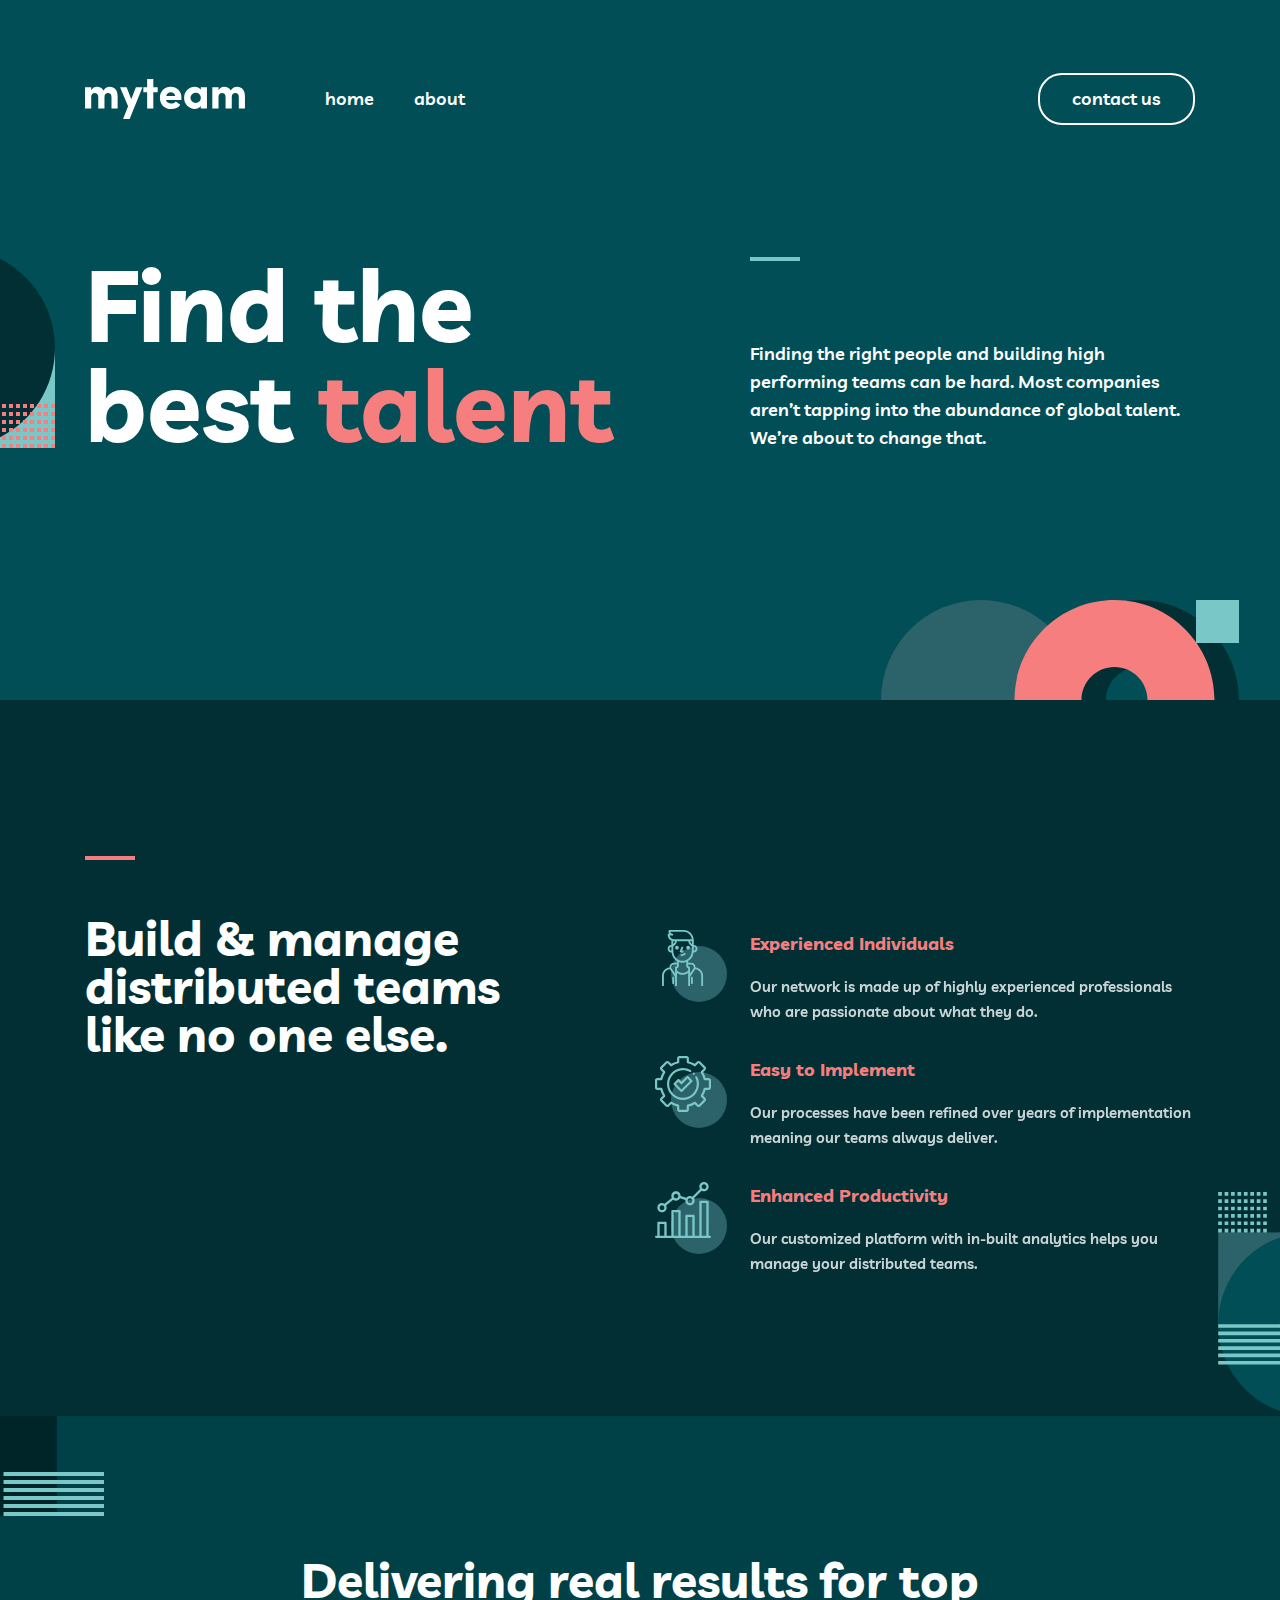
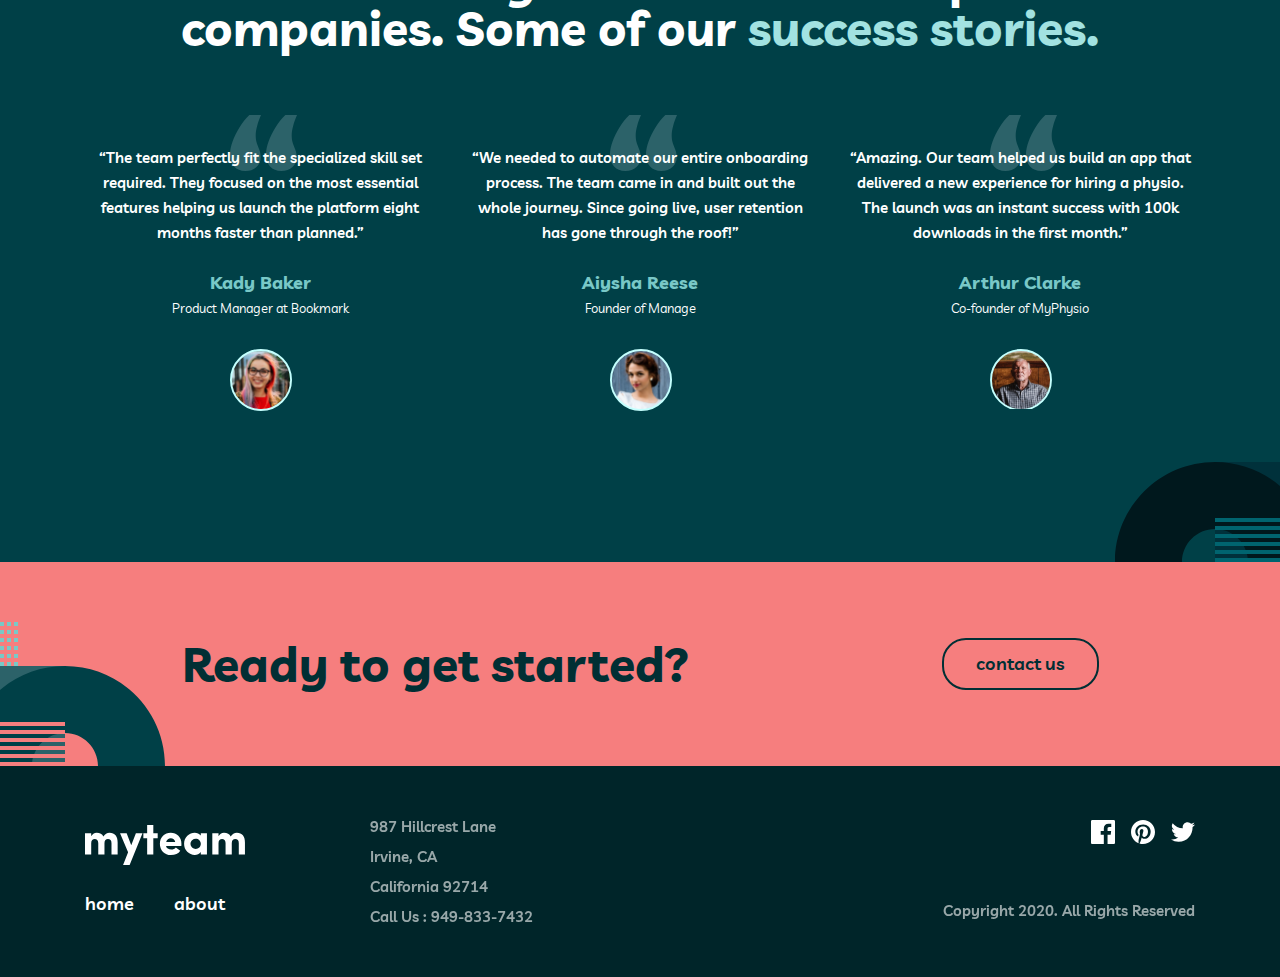
==== commit 960f9996: "initial commit" ====
--- a/index.html
+++ b/index.html
@@ -1,146 +1,198 @@
 <!DOCTYPE html>
 <html lang="en">
-  <head>
-    <meta charset="UTF-8" />
-    <meta http-equiv="X-UA-Compatible" content="IE=edge" />
-    <meta name="viewport" content="width=device-width, initial-scale=1.0" />
-    <title>MyTeam</title>
-    <link rel="stylesheet" href="./css/main.css" />
-  </head>
 
-  <body>
-    <header class="site-header">
+<head>
+  <meta charset="UTF-8" />
+  <meta http-equiv="X-UA-Compatible" content="IE=edge" />
+  <meta name="viewport" content="width=device-width, initial-scale=1.0" />
+  <title>MyTeam</title>
+  <link rel="stylesheet" href="./css/main.css" />
+</head>
+
+<body>
+  <header class="site-header">
+    <div class="container">
+      <div class="site-header__inner">
+        <a class="logo" href="./index.html">
+          <img class="header-icon" src="./images/site-logo.svg" width="160" height="40" alt="site logo" />
+        </a>
+        <!-- <img class="navbar--open__x" src="./images/x-icon.svg" alt="x-icon" /> -->
+        <ol class="navbar-list">
+          <li class="navbar-item">
+            <a class="navbar-link" href="#">home</a>
+          </li>
+          <li class="navbar-item">
+            <a class="navbar-link" href="#">about</a>
+          </li>
+          <li class="navbar-item">
+            <a class="header-link header-link--btn" href="#">contact us</a>
+          </li>
+        </ol>
+        <button class="site-header__burger-btn">&#9776;</button>
+      </div>
+    </div>
+  </header>
+  <main>
+    <section class="hero">
       <div class="container">
-        <div class="site-header__inner">
-          <a class="logo" href="./index.html">
-            <img
-              class="header-icon"
-              src="./images/site-logo.svg"
-              width="160"
-              height="40"
-              alt="site logo"
-            />
-          </a>
-          <!-- <img class="navbar--open__x" src="./images/x-icon.svg" alt="x-icon" /> -->
-          <ol class="navbar-list">
-            <li class="navbar-item">
-              <a class="navbar-link" href="#">home</a>
-            </li>
-            <li class="navbar-item">
-              <a class="navbar-link" href="#">about</a>
-            </li>
-            <li class="navbar-item">
-              <a class="header-link header-link--btn" href="#">contact us</a>
-            </li>
-          </ol>
-          <button class="site-header__burger-btn">&#9776;</button>
+        <div class="hero-inner">
+          <div class="hero-inner__box">
+            <h1 class="hero-inner__tittle">
+              Find the <br />
+              best <span class="hero-inner__color">talent</span>
+            </h1>
+          </div>
+          <div class="hero-inner__info">
+            <div class="hero-inner__liner"></div>
+            <p class="hero-inner__text">
+              Finding the right people and building high performing teams can
+              be hard. Most companies aren’t tapping into the abundance of
+              global talent. We’re about to change that.
+            </p>
+          </div>
         </div>
       </div>
-    </header>
-    <main>
-      
-      <section class="hero">
-        <div class="container">
-          <div class="hero-inner">
-            <div class="hero-inner__box">
-              <h1 class="hero-inner__tittle">
-                Find the <br />
-                best <span class="hero-inner__color">talent</span>
-              </h1>
-            </div>
-            <div class="hero-inner__info">
-              <div class="hero-inner__liner"></div>
-              <p class="hero-inner__text">
-                Finding the right people and building high performing teams can
-                be hard. Most companies aren’t tapping into the abundance of
-                global talent. We’re about to change that.
-              </p>
-            </div>
+    </section>
+
+    <section class="hero-about">
+      <div class="container">
+        <div class="hero-about-inner">
+          <div class="hero-about__left">
+            <div class="hero-about__line"></div>
+            <h2 class="hero-about__tittle">
+              Build & manage distributed teams like no one else.
+            </h2>
           </div>
-        </div>
-      </section>
-
-      <section class="hero-about">
-        <div class="container">
-          <div class="hero-about-inner">
-            <div class="hero-about__left">
-              <div class="hero-about__line"></div>
-              <h2 class="hero-about__tittle">
-                Build & manage distributed teams like no one else.
-              </h2>
-            </div>
-            <div class="hero-about__right">
-              <ol class="hero-about__list">
-                <li class="hero-about__item">
-                  <strong class="hero-about__subject"
-                    >Experienced Individuals</strong
-                  >
-                  <p class="hero-about__text">
-                    Our network is made up of highly experienced professionals
-                    who are passionate about what they do.
-                  </p>
-                </li>
-                <li class="hero-about__item">
-                  <strong class="hero-about__subject">Easy to Implement</strong>
-                  <p class="hero-about__text">
-                    Our processes have been refined over years of implementation
-                    meaning our teams always deliver.
-                  </p>
-                </li>
-                <li class="hero-about__item">
-                  <strong class="hero-about__subject"
-                    >Enhanced Productivity</strong
-                  >
-                  <p class="hero-about__text">
-                    Our customized platform with in-built analytics helps you
-                    manage your distributed teams.
-                  </p>
-                </li>
-              </ol>
-            </div>
-          </div>
-        </div>
-      </section>
-
-      <section class="hero-content">
-        <div class="container">
-          <div class="hero-content__inner">
-            <div class="hero-content__heading">
-              <h3 class="hero-content__tittle">
-                Delivering real results for top companies. Some of our <span class="hero-content__color"> success stories.</span>
-              </h3>
-            </div>
-            <ol class="hero-content__list">
-              <li class="hero-content__item">
-                <p class="hero-content__text">
-                  “The team perfectly fit the specialized skill set required.
-                  They focused on the most essential features helping us launch
-                  the platform eight months faster than planned.”
+          <div class="hero-about__right">
+            <ol class="hero-about__list">
+              <li class="hero-about__item">
+                <strong class="hero-about__subject">Experienced Individuals</strong>
+                <p class="hero-about__text">
+                  Our network is made up of highly experienced professionals
+                  who are passionate about what they do.
                 </p>
-                <strong class="hero-content__subject">Kady Baker</strong>
-                <p class="hero-content__info">Product Manager at Bookmark</p>
               </li>
-              <li class="hero-content__item">
-                <p class="hero-content__text">
-                  “We needed to automate our entire onboarding process. The team came in and built out the whole journey. Since going live, user retention has gone through the roof!”
+              <li class="hero-about__item">
+                <strong class="hero-about__subject">Easy to Implement</strong>
+                <p class="hero-about__text">
+                  Our processes have been refined over years of implementation
+                  meaning our teams always deliver.
                 </p>
-                <strong class="hero-content__subject">Aiysha Reese</strong>
-                <p class="hero-content__info">Founder of Manage</p>
-                <img src="" alt="">
               </li>
-              <li class="hero-content__item">
-                <p class="hero-content__text">
-                  “Amazing. Our team helped us build an app that delivered a new experience for hiring a physio. The launch was an instant success with 100k downloads in the first month.”
+              <li class="hero-about__item">
+                <strong class="hero-about__subject">Enhanced Productivity</strong>
+                <p class="hero-about__text">
+                  Our customized platform with in-built analytics helps you
+                  manage your distributed teams.
                 </p>
-                <strong class="hero-content__subject">Arthur Clarke</strong>
-                <p class="hero-content__info">Co-founder of MyPhysio</p>
               </li>
             </ol>
           </div>
         </div>
-      </section>
+      </div>
+    </section>
 
-    </main>
-    <script src="./js/main.js"></script>
-  </body>
-</html>
+    <section class="hero-content">
+      <div class="container">
+        <div class="hero-content__inner">
+          <div class="hero-content__heading">
+            <h3 class="hero-content__tittle">
+              Delivering real results for top companies. Some of our
+              <span class="hero-content__color"> success stories.</span>
+            </h3>
+          </div>
+          <ol class="hero-content__list">
+            <li class="hero-content__item">
+              <p class="hero-content__text">
+                “The team perfectly fit the specialized skill set required.
+                They focused on the most essential features helping us launch
+                the platform eight months faster than planned.”
+              </p>
+              <strong class="hero-content__subject">Kady Baker</strong>
+              <p class="hero-content__info">Product Manager at Bookmark</p>
+            </li>
+            <li class="hero-content__item">
+              <p class="hero-content__text">
+                “We needed to automate our entire onboarding process. The team
+                came in and built out the whole journey. Since going live,
+                user retention has gone through the roof!”
+              </p>
+              <strong class="hero-content__subject">Aiysha Reese</strong>
+              <p class="hero-content__info">Founder of Manage</p>
+            </li>
+            <li class="hero-content__item">
+              <p class="hero-content__text">
+                “Amazing. Our team helped us build an app that delivered a new
+                experience for hiring a physio. The launch was an instant
+                success with 100k downloads in the first month.”
+              </p>
+              <strong class="hero-content__subject">Arthur Clarke</strong>
+              <p class="hero-content__info">Co-founder of MyPhysio</p>
+            </li>
+          </ol>
+        </div>
+      </div>
+    </section>
+
+    <section class="hero-foot">
+      <div class="container">
+        <div class="hero-foot__inner">
+          <h4 class="hero-foot__tittle">Ready to get started?</h4>
+          <div class="hero-foot__btn">contact us</div>
+        </div>
+      </div>
+    </section>
+  </main>
+  <footer class="footer">
+    <div class="container">
+      <div class="footer-inner">
+        <div class="footer-left">
+          <div class="footer-left__list">
+            <a href="./index.html">
+              <img class="logo" src="./images/site-logo.svg" alt="site logo" />
+            </a>
+            <ol class="left-items">
+              <li class="left-items__item">
+                <a class="left-items__link" href="#">home</a>
+              </li>
+              <li class="left-items__item">
+                <a class="left-items__link" href="#">about</a>
+              </li>
+            </ol>
+          </div>
+          <ol class="left-about">
+            <li class="left-about__item">
+              <a class="left-about__link" href="#">987 Hillcrest Lane</a>
+            </li>
+            <li class="left-about__item">
+              <a class="left-about__link" href="#">Irvine, CA</a>
+            </li>
+            <li class="left-about__item">
+              <a class="left-about__link" href="#">California 92714</a>
+            </li>
+            <li class="left-about__item">
+              <a class="left-about__link" href="#">Call Us : 949-833-7432</a>
+            </li>
+          </ol>
+        </div>
+        <div class="footer-right">
+          <div class="right-icons">
+            <a class="right-icons__link" href="#">
+              <svg width="24" height="24" fill="currentColor" xmlns="http://www.w3.org/2000/svg"><path d="M22.675 0H1.325C.593 0 0 .593 0 1.325v21.351C0 23.407.593 24 1.325 24H12.82v-9.294H9.692v-3.622h3.128V8.413c0-3.1 1.893-4.788 4.659-4.788 1.325 0 2.463.099 2.795.143v3.24l-1.918.001c-1.504 0-1.795.715-1.795 1.763v2.313h3.587l-.467 3.622h-3.12V24h6.116c.73 0 1.323-.593 1.323-1.325V1.325C24 .593 23.407 0 22.675 0Z" fill="#currentColor"/></svg>
+            </a>
+            <a class="right-icons__link" href="#">
+              <svg width="24" height="24" fill="currentColor" xmlns="http://www.w3.org/2000/svg"><path d="M12 0C5.373 0 0 5.372 0 12c0 5.084 3.163 9.426 7.627 11.174-.105-.949-.2-2.405.042-3.441.218-.937 1.407-5.965 1.407-5.965s-.359-.719-.359-1.782c0-1.668.967-2.914 2.171-2.914 1.023 0 1.518.769 1.518 1.69 0 1.029-.655 2.568-.994 3.995-.283 1.194.599 2.169 1.777 2.169 2.133 0 3.772-2.249 3.772-5.495 0-2.873-2.064-4.882-5.012-4.882-3.414 0-5.418 2.561-5.418 5.207 0 1.031.397 2.138.893 2.738a.36.36 0 0 1 .083.345l-.333 1.36c-.053.22-.174.267-.402.161-1.499-.698-2.436-2.889-2.436-4.649 0-3.785 2.75-7.262 7.929-7.262 4.163 0 7.398 2.967 7.398 6.931 0 4.136-2.607 7.464-6.227 7.464-1.216 0-2.359-.631-2.75-1.378l-.748 2.853c-.271 1.043-1.002 2.35-1.492 3.146C9.57 23.812 10.763 24 12 24c6.627 0 12-5.373 12-12 0-6.628-5.373-12-12-12Z" fill="#currentColor"/></svg>
+            </a>
+            <a class="right-icons__link" href="#">
+              <svg width="24" height="20" fill="currentColor" xmlns="http://www.w3.org/2000/svg"><path d="M24 2.557a9.83 9.83 0 0 1-2.828.775A4.932 4.932 0 0 0 23.337.608a9.864 9.864 0 0 1-3.127 1.195A4.916 4.916 0 0 0 16.616.248c-3.179 0-5.515 2.966-4.797 6.045A13.978 13.978 0 0 1 1.671 1.149a4.93 4.93 0 0 0 1.523 6.574 4.903 4.903 0 0 1-2.229-.616c-.054 2.281 1.581 4.415 3.949 4.89a4.935 4.935 0 0 1-2.224.084 4.928 4.928 0 0 0 4.6 3.419A9.9 9.9 0 0 1 0 17.54a13.94 13.94 0 0 0 7.548 2.212c9.142 0 14.307-7.721 13.995-14.646A10.025 10.025 0 0 0 24 2.557Z" fill="#currentColor"/></svg>
+            </a>
+          </div>
+          <a class="right-text" href="#">Copyright 2020. All Rights Reserved</a>
+        </div>
+      </div>
+    </div>
+  </footer>
+  <script src="./js/main.js"></script>
+</body>
+
+</html>--- a/css/main.css
+++ b/css/main.css
@@ -1,2 +1,2 @@
-/*! normalize.css v8.0.1 | MIT License | github.com/necolas/normalize.css */html{line-height:1.15;-webkit-text-size-adjust:100%}body{margin:0}main{display:block}h1{font-size:2em;margin:0.67em 0}hr{-webkit-box-sizing:content-box;box-sizing:content-box;height:0;overflow:visible}pre{font-family:monospace, monospace;font-size:1em}a{background-color:transparent}abbr[title]{border-bottom:none;text-decoration:underline;-webkit-text-decoration:underline dotted;text-decoration:underline dotted}b,strong{font-weight:bolder}code,kbd,samp{font-family:monospace, monospace;font-size:1em}small{font-size:80%}sub,sup{font-size:75%;line-height:0;position:relative;vertical-align:baseline}sub{bottom:-0.25em}sup{top:-0.5em}img{border-style:none}button,input,optgroup,select,textarea{font-family:inherit;font-size:100%;line-height:1.15;margin:0}button,input{overflow:visible}button,select{text-transform:none}button,[type="button"],[type="reset"],[type="submit"]{-webkit-appearance:button}button::-moz-focus-inner,[type="button"]::-moz-focus-inner,[type="reset"]::-moz-focus-inner,[type="submit"]::-moz-focus-inner{border-style:none;padding:0}button:-moz-focusring,[type="button"]:-moz-focusring,[type="reset"]:-moz-focusring,[type="submit"]:-moz-focusring{outline:1px dotted ButtonText}fieldset{padding:0.35em 0.75em 0.625em}legend{-webkit-box-sizing:border-box;box-sizing:border-box;color:inherit;display:table;max-width:100%;padding:0;white-space:normal}progress{vertical-align:baseline}textarea{overflow:auto}[type="checkbox"],[type="radio"]{-webkit-box-sizing:border-box;box-sizing:border-box;padding:0}[type="number"]::-webkit-inner-spin-button,[type="number"]::-webkit-outer-spin-button{height:auto}[type="search"]{-webkit-appearance:textfield;outline-offset:-2px}[type="search"]::-webkit-search-decoration{-webkit-appearance:none}::-webkit-file-upload-button{-webkit-appearance:button;font:inherit}details{display:block}summary{display:list-item}template{display:none}[hidden]{display:none}@font-face{font-family:Livvic;font-style:normal;font-weight:400;src:url("../fonts/livvic-v13-latin-regular.woff2") format("woff2"),url("../fonts/livvic-v13-latin-regular.woff") format("woff")}@font-face{font-family:Livvic;font-style:normal;font-weight:600;src:url("../fonts/livvic-v13-latin-600.woff2") format("woff2"),url("../fonts/livvic-v13-latin-600.woff") format("woff")}@font-face{font-family:Livvic;font-style:normal;font-weight:700;src:url("../fonts/livvic-v13-latin-700.woff2") format("woff2"),url("../fonts/livvic-v13-latin-700.woff") format("woff")}*{margin:0;padding:0;-webkit-box-sizing:border-box;box-sizing:border-box;scroll-behavior:smooth;text-decoration:none;list-style-type:none}img{vertical-align:middle}body{font-family:"Livvic", "Arial", sans-serif}.site-header{background-color:#014e56}.site-header__inner{display:-webkit-box;display:-ms-flexbox;display:flex;-webkit-box-align:center;-ms-flex-align:center;align-items:center;padding:73px 0px}.navbar--open__x{display:none}.navbar-list{width:100%;margin-left:80px;display:-webkit-box;display:-ms-flexbox;display:flex;-webkit-box-align:center;-ms-flex-align:center;align-items:center}.navbar-link{display:block;text-decoration:none;font-weight:600;font-size:18px;line-height:28px;color:#ffffff}.navbar-link:hover{font-weight:600;font-size:18px;line-height:28px;color:#f67e7e}.navbar-item:nth-child(2){margin-left:40px}.navbar-item:nth-child(3){margin-left:auto}.header-link--btn{display:block;padding:10px 32px;font-weight:600;font-size:18px;line-height:28px;color:#ffffff;border:2px solid #ffffff;border-radius:24px}.header-link--btn:hover{color:#002529;background-color:#fff}.site-header__burger-btn{display:none;font-size:30px;color:#ffffff;border:none;background-color:transparent;cursor:pointer}.site-header__burger-btn:active{color:#f67e7e}@media only screen and (max-width: 768px){.site-header__inner{padding:64px 0px}.header-icon{width:128px;height:32px}.navbar-list{margin-left:48px}}@media only screen and (max-width: 576px){.site-header__burger-btn{display:block;margin-left:auto;color:#ffffff}.navbar-list{display:none}.site-header__inner{padding:48px 0}}.hero{background-color:#014e56;background-image:url("../../images/hero-bg-img-firt.svg"),url("../../images/hero-bg-img-second.svg");background-repeat:no-repeat;background-position:calc(50% - 685px) 50px,calc(50% + 420px) bottom}.hero-inner{display:-webkit-box;display:-ms-flexbox;display:flex;-webkit-box-pack:justify;-ms-flex-pack:justify;justify-content:space-between;-webkit-box-align:center;-ms-flex-align:center;align-items:center;padding:56px 0px 246px}.hero-inner__tittle{width:100%;max-width:635px;margin:0;font-weight:700;font-size:100px;line-height:100px;color:#ffffff}.hero-inner__color{color:#f67e7e}.hero-inner__info{width:100%;max-width:445px;margin-left:30px}.hero-inner__liner{width:50px;height:4px;background-color:#79c8c7}.hero-inner__text{font-weight:600;font-size:18px;margin-top:79px;line-height:28px;color:#ffffff}@media only screen and (max-width: 768px){.hero{background-image:url("../../images/hero-bg-img-second.svg");background-repeat:no-repeat;background-position:center bottom}.hero-inner{-webkit-box-orient:vertical;-webkit-box-direction:normal;-ms-flex-direction:column;flex-direction:column;padding:39px 0px 256px}.hero-inner__tittle{width:100%;max-width:683px;font-weight:700;font-size:64px;line-height:56px;text-align:center;color:#ffffff}.hero-inner__info{margin:0}.hero-inner__liner{display:none}.hero-inner__text{width:100%;max-width:457px;margin-top:24px;font-weight:600;font-size:15px;line-height:28px;text-align:center}}@media only screen and (max-width: 1200px){.hero{background-image:url("../../images/hero-bg-img-second.svg");background-repeat:no-repeat;background-position:center bottom}}@media only screen and (max-width: 576px){.hero-inner{-webkit-box-orient:vertical;-webkit-box-direction:normal;-ms-flex-direction:column;flex-direction:column;width:100%;max-width:683px;padding-bottom:197px}.hero-inner__box{width:100%;min-width:327px}.hero-inner__tittle{font-weight:700;font-size:40px;line-height:40px;text-align:center;color:#ffffff}.hero-inner__text{width:100%;min-width:327px;margin-top:18px;font-weight:600;font-size:15px;line-height:28px;text-align:center}}.hero-about{background-color:#012f34;background-image:url("../../images/hero-about-bg-img.svg");background-repeat:no-repeat;background-size:200px 224px;background-position:calc(50% + 670px) bottom}.hero-about-inner{display:-webkit-box;display:-ms-flexbox;display:flex;-webkit-box-align:center;-ms-flex-align:center;align-items:center}.hero-about__left{padding:140px 0px 342px;width:100%;max-width:445px}.hero-about__line{width:50px;height:4px;background-color:#f67e7e}.hero-about__tittle{margin:54px 0px 0px;font-weight:700;font-size:48px;line-height:48px;color:#ffffff}.hero-about__right{padding:198px 0px 140px;margin-left:220px;width:100%;max-width:445px}.hero-about__item{position:relative;margin-top:32px}.hero-about__item:nth-child(1)::before{position:absolute;top:0px;left:-95px;width:72px;height:72px;display:block;background-image:url("../../images/hero-about-bgi1.svg");background-repeat:no-repeat;background-size:contain;content:""}.hero-about__item:nth-child(2)::before{position:absolute;top:0px;left:-95px;width:72px;height:72px;display:block;background-image:url("../../images/hero-about-bgi2.svg");background-repeat:no-repeat;background-size:contain;content:""}.hero-about__item:nth-child(3)::before{position:absolute;top:0px;left:-95px;width:72px;height:72px;display:block;background-image:url("../../images/hero-about-bgi3.svg");background-repeat:no-repeat;background-size:contain;content:""}.hero-about__subject{font-weight:700;font-size:18px;line-height:28px;color:#f67e7e}.hero-about__text{margin-top:16px;font-weight:600;font-size:15px;line-height:25px;color:#ffffff;mix-blend-mode:normal;opacity:0.8}@media only screen and (max-width: 768px){.hero-about{background-position:calc( 50% + 387px) top}.hero-about-inner{padding:100px 58px;-webkit-box-orient:vertical;-webkit-box-direction:normal;-ms-flex-direction:column;flex-direction:column}.hero-about__left{width:100%;max-width:445px;padding:0;margin:0;margin-right:auto}.hero-about__tittle{font-size:32px;line-height:32px}.hero-about__right{width:100%;max-width:478px;padding:0;padding-left:98px;margin:32px 0px 0px;margin-right:auto}}@media only screen and (max-width: 576px){.hero-about{background-position:calc( 50% + 288px) top}.hero-about-inner{margin:0}.hero-about__left{display:block;width:100%;max-width:445px}.hero-about__right{padding:0;margin-top:9px}.hero-about__item{position:relative;margin-top:136px;text-align:center}.hero-about__item:nth-child(1)::before{position:absolute;top:-88px;left:calc( 50% - 35px);width:72px;height:72px;display:block;background-image:url("../../images/hero-about-bgi1.svg");background-repeat:no-repeat;background-size:contain;content:""}.hero-about__item:nth-child(2)::before{position:absolute;top:-88px;left:calc( 50% - 35px);width:72px;height:72px;display:block;background-image:url("../../images/hero-about-bgi2.svg");background-repeat:no-repeat;background-size:contain;content:""}.hero-about__item:nth-child(3)::before{position:absolute;top:-88px;left:calc( 50% - 35px);width:72px;height:72px;display:block;background-image:url("../../images/hero-about-bgi3.svg");background-repeat:no-repeat;background-size:contain;content:""}}@media only screen and (max-width: 375px){.hero-about{background-position:calc( 50% + 187px) top}}.hero-content{background-color:#004047;background-image:url("../../images/hero-content-bgi1.svg"),url("../../images/hero-content-bgi2.svg");background-repeat:no-repeat;background-size:147px 100px, 200px 100px;background-blend-mode:normal, overlay;background-position:calc(50% - 610px) top,calc(50% + 565px) bottom}.hero-content__tittle{width:100%;max-width:932px;padding:140px 0px 93px;margin:0 auto;font-weight:700;font-size:48px;line-height:48px;text-align:center;color:#ffffff}.hero-content__color{color:#a2e2e1}.hero-content__list{width:100%;max-width:1110px;display:-webkit-box;display:-ms-flexbox;display:flex;-webkit-box-pack:justify;-ms-flex-pack:justify;justify-content:space-between;-webkit-box-align:center;-ms-flex-align:center;align-items:center;padding:0px 0px 245px}.hero-content__item{position:relative;width:100%;max-width:350px;text-align:center}.hero-content__item::after{position:absolute;top:-30px;left:calc(50% - 30px);width:67px;height:56px;display:block;background-image:url("../../images/tutuq-belgi-icon.svg");background-repeat:no-repeat;background-size:contain;z-index:0;content:""}.hero-content__item:nth-child(1)::before{position:absolute;top:204px;left:calc(50% - 30px);width:62px;height:62px;display:block;background-image:url("../../images/hero-content-img1.svg");background-repeat:no-repeat;background-size:contain;content:""}.hero-content__item:nth-child(2)::before{position:absolute;top:204px;left:calc(50% - 30px);width:62px;height:62px;display:block;background-image:url("../../images/hero-content-img2.svg");background-repeat:no-repeat;background-size:contain;content:""}.hero-content__item:nth-child(3)::before{position:absolute;top:204px;left:calc(50% - 30px);width:62px;height:62px;display:block;background-image:url("../../images/hero-content-img3.svg");background-repeat:no-repeat;background-size:contain;content:""}.hero-content__text{position:relative;font-weight:600;font-size:15px;line-height:25px;text-align:center;color:#ffffff;z-index:1}.hero-content__subject{display:inline-block;margin-top:24px;font-weight:700;font-size:18px;line-height:28px;text-align:center;color:#79c8c7}.hero-content__info{margin-top:2px;font-weight:500;font-size:13px;line-height:18px;text-align:center;color:#ffffff}@media only screen and (max-width: 768px){.hero-content{background-position:left top, right bottom}.hero-content__inner{padding:0px 57px 178px}.hero-content__tittle{padding:100px 0px 84px;margin:0;font-size:32px;line-height:32px}.hero-content__list{-webkit-box-orient:vertical;-webkit-box-direction:normal;-ms-flex-direction:column;flex-direction:column;padding:0}.hero-content__item+.hero-content__item{margin-top:162px}}@media only screen and (max-width: 416px){.hero-content__item:nth-child(1)::before{top:240px}.hero-content__item:nth-child(2)::before{top:240px}.hero-content__item:nth-child(3)::before{top:240px}}@media only screen and (max-width: 375px){.hero-content{background-position:left top, right bottom}.hero-content__inner{padding:0}.hero-content__item{position:relative;width:100%;max-width:350px;text-align:center}::after:nth-child(1)::before{top:204px}::after:nth-child(2)::before{top:204px}::after:nth-child(3)::before{top:204px;padding-bottom:242px}.hero-content__inner{padding-bottom:242px}.hero-content__heading{width:100%;max-width:327px}.hero-content__tittle{padding:140px 0px 84px}}.container{width:100%;max-width:1150px;margin:0 auto;padding:0 20px}@media only screen and (max-width: 576px){.container{padding:0 24px}}
+/*! normalize.css v8.0.1 | MIT License | github.com/necolas/normalize.css */html{line-height:1.15;-webkit-text-size-adjust:100%}body{margin:0}main{display:block}h1{font-size:2em;margin:0.67em 0}hr{-webkit-box-sizing:content-box;box-sizing:content-box;height:0;overflow:visible}pre{font-family:monospace, monospace;font-size:1em}a{background-color:transparent}abbr[title]{border-bottom:none;text-decoration:underline;-webkit-text-decoration:underline dotted;text-decoration:underline dotted}b,strong{font-weight:bolder}code,kbd,samp{font-family:monospace, monospace;font-size:1em}small{font-size:80%}sub,sup{font-size:75%;line-height:0;position:relative;vertical-align:baseline}sub{bottom:-0.25em}sup{top:-0.5em}img{border-style:none}button,input,optgroup,select,textarea{font-family:inherit;font-size:100%;line-height:1.15;margin:0}button,input{overflow:visible}button,select{text-transform:none}button,[type="button"],[type="reset"],[type="submit"]{-webkit-appearance:button}button::-moz-focus-inner,[type="button"]::-moz-focus-inner,[type="reset"]::-moz-focus-inner,[type="submit"]::-moz-focus-inner{border-style:none;padding:0}button:-moz-focusring,[type="button"]:-moz-focusring,[type="reset"]:-moz-focusring,[type="submit"]:-moz-focusring{outline:1px dotted ButtonText}fieldset{padding:0.35em 0.75em 0.625em}legend{-webkit-box-sizing:border-box;box-sizing:border-box;color:inherit;display:table;max-width:100%;padding:0;white-space:normal}progress{vertical-align:baseline}textarea{overflow:auto}[type="checkbox"],[type="radio"]{-webkit-box-sizing:border-box;box-sizing:border-box;padding:0}[type="number"]::-webkit-inner-spin-button,[type="number"]::-webkit-outer-spin-button{height:auto}[type="search"]{-webkit-appearance:textfield;outline-offset:-2px}[type="search"]::-webkit-search-decoration{-webkit-appearance:none}::-webkit-file-upload-button{-webkit-appearance:button;font:inherit}details{display:block}summary{display:list-item}template{display:none}[hidden]{display:none}@font-face{font-family:Livvic;font-style:normal;font-weight:400;src:url("../fonts/livvic-v13-latin-regular.woff2") format("woff2"),url("../fonts/livvic-v13-latin-regular.woff") format("woff")}@font-face{font-family:Livvic;font-style:normal;font-weight:600;src:url("../fonts/livvic-v13-latin-600.woff2") format("woff2"),url("../fonts/livvic-v13-latin-600.woff") format("woff")}@font-face{font-family:Livvic;font-style:normal;font-weight:700;src:url("../fonts/livvic-v13-latin-700.woff2") format("woff2"),url("../fonts/livvic-v13-latin-700.woff") format("woff")}*{margin:0;padding:0;-webkit-box-sizing:border-box;box-sizing:border-box;scroll-behavior:smooth;text-decoration:none;list-style-type:none}img{vertical-align:middle}body{font-family:"Livvic", "Arial", sans-serif}.site-header{background-color:#014e56}.site-header__inner{display:-webkit-box;display:-ms-flexbox;display:flex;-webkit-box-align:center;-ms-flex-align:center;align-items:center;padding:73px 0px}.navbar--open__x{display:none}.navbar-list{width:100%;margin-left:80px;display:-webkit-box;display:-ms-flexbox;display:flex;-webkit-box-align:center;-ms-flex-align:center;align-items:center}.navbar-link{display:block;text-decoration:none;font-weight:600;font-size:18px;line-height:28px;color:#ffffff}.navbar-link:hover{font-weight:600;font-size:18px;line-height:28px;color:#f67e7e}.navbar-item:nth-child(2){margin-left:40px}.navbar-item:nth-child(3){margin-left:auto}.header-link--btn{display:block;padding:10px 32px;font-weight:600;font-size:18px;line-height:28px;color:#ffffff;border:2px solid #ffffff;border-radius:24px}.header-link--btn:hover{color:#002529;background-color:#fff}.site-header__burger-btn{display:none;font-size:30px;color:#ffffff;border:none;background-color:transparent;cursor:pointer}.site-header__burger-btn:active{color:#f67e7e}@media only screen and (max-width: 768px){.site-header__inner{padding:64px 0px}.header-icon{width:128px;height:32px}.navbar-list{margin-left:48px}}@media only screen and (max-width: 576px){.site-header__burger-btn{display:block;margin-left:auto;color:#ffffff}.navbar-list{display:none}.site-header__inner{padding:48px 0}}.hero{background-color:#014e56;background-image:url("../../images/hero-bg-img-firt.svg"),url("../../images/hero-bg-img-second.svg");background-repeat:no-repeat;background-position:calc(50% - 685px) 50px,calc(50% + 420px) bottom}.hero-inner{display:-webkit-box;display:-ms-flexbox;display:flex;-webkit-box-pack:justify;-ms-flex-pack:justify;justify-content:space-between;-webkit-box-align:center;-ms-flex-align:center;align-items:center;padding:56px 0px 246px}.hero-inner__tittle{width:100%;max-width:635px;margin:0;font-weight:700;font-size:100px;line-height:100px;color:#ffffff}.hero-inner__color{color:#f67e7e}.hero-inner__info{width:100%;max-width:445px;margin-left:30px}.hero-inner__liner{width:50px;height:4px;background-color:#79c8c7}.hero-inner__text{font-weight:600;font-size:18px;margin-top:79px;line-height:28px;color:#ffffff}@media only screen and (max-width: 768px){.hero{background-image:url("../../images/hero-bg-img-second.svg");background-repeat:no-repeat;background-position:center bottom}.hero-inner{-webkit-box-orient:vertical;-webkit-box-direction:normal;-ms-flex-direction:column;flex-direction:column;padding:39px 0px 256px}.hero-inner__tittle{width:100%;max-width:683px;font-weight:700;font-size:64px;line-height:56px;text-align:center;color:#ffffff}.hero-inner__info{margin:0}.hero-inner__liner{display:none}.hero-inner__text{width:100%;max-width:457px;margin-top:24px;font-weight:600;font-size:15px;line-height:28px;text-align:center}}@media only screen and (max-width: 1200px){.hero{background-image:url("../../images/hero-bg-img-second.svg");background-repeat:no-repeat;background-position:center bottom}}@media only screen and (max-width: 576px){.hero-inner{-webkit-box-orient:vertical;-webkit-box-direction:normal;-ms-flex-direction:column;flex-direction:column;width:100%;max-width:683px;padding-bottom:197px}.hero-inner__box{width:100%;min-width:327px}.hero-inner__tittle{font-weight:700;font-size:40px;line-height:40px;text-align:center;color:#ffffff}.hero-inner__text{width:100%;min-width:327px;margin-top:18px;font-weight:600;font-size:15px;line-height:28px;text-align:center}}.hero-about{background-color:#012f34;background-image:url("../../images/hero-about-bg-img.svg");background-repeat:no-repeat;background-size:200px 224px;background-position:calc(50% + 670px) bottom}.hero-about-inner{display:-webkit-box;display:-ms-flexbox;display:flex;-webkit-box-align:center;-ms-flex-align:center;align-items:center}.hero-about__left{padding:140px 0px 342px;width:100%;max-width:445px}.hero-about__line{width:50px;height:4px;background-color:#f67e7e}.hero-about__tittle{margin:54px 0px 0px;font-weight:700;font-size:48px;line-height:48px;color:#ffffff}.hero-about__right{padding:198px 0px 140px;margin-left:220px;width:100%;max-width:445px}.hero-about__item{position:relative;margin-top:32px}.hero-about__item:nth-child(1)::before{position:absolute;top:0px;left:-95px;width:72px;height:72px;display:block;background-image:url("../../images/hero-about-bgi1.svg");background-repeat:no-repeat;background-size:contain;content:""}.hero-about__item:nth-child(2)::before{position:absolute;top:0px;left:-95px;width:72px;height:72px;display:block;background-image:url("../../images/hero-about-bgi2.svg");background-repeat:no-repeat;background-size:contain;content:""}.hero-about__item:nth-child(3)::before{position:absolute;top:0px;left:-95px;width:72px;height:72px;display:block;background-image:url("../../images/hero-about-bgi3.svg");background-repeat:no-repeat;background-size:contain;content:""}.hero-about__subject{font-weight:700;font-size:18px;line-height:28px;color:#f67e7e}.hero-about__text{margin-top:16px;font-weight:600;font-size:15px;line-height:25px;color:#ffffff;mix-blend-mode:normal;opacity:0.8}@media only screen and (max-width: 768px){.hero-about{background-position:calc( 50% + 387px) top}.hero-about-inner{padding:100px 58px;-webkit-box-orient:vertical;-webkit-box-direction:normal;-ms-flex-direction:column;flex-direction:column}.hero-about__left{width:100%;max-width:445px;padding:0;margin:0;margin-right:auto}.hero-about__tittle{font-size:32px;line-height:32px}.hero-about__right{width:100%;max-width:478px;padding:0;padding-left:98px;margin:32px 0px 0px;margin-right:auto}}@media only screen and (max-width: 576px){.hero-about{background-position:calc( 50% + 288px) top}.hero-about-inner{margin:0}.hero-about__left{display:block;width:100%;max-width:445px}.hero-about__right{padding:0;margin-top:9px}.hero-about__item{position:relative;margin-top:136px;text-align:center}.hero-about__item:nth-child(1)::before{position:absolute;top:-88px;left:calc( 50% - 35px);width:72px;height:72px;display:block;background-image:url("../../images/hero-about-bgi1.svg");background-repeat:no-repeat;background-size:contain;content:""}.hero-about__item:nth-child(2)::before{position:absolute;top:-88px;left:calc( 50% - 35px);width:72px;height:72px;display:block;background-image:url("../../images/hero-about-bgi2.svg");background-repeat:no-repeat;background-size:contain;content:""}.hero-about__item:nth-child(3)::before{position:absolute;top:-88px;left:calc( 50% - 35px);width:72px;height:72px;display:block;background-image:url("../../images/hero-about-bgi3.svg");background-repeat:no-repeat;background-size:contain;content:""}}@media only screen and (max-width: 375px){.hero-about{background-position:calc( 50% + 187px) top}}.hero-content{background-color:#004047;background-image:url("../../images/hero-content-bgi1.svg"),url("../../images/hero-content-bgi2.svg");background-repeat:no-repeat;background-size:147px 100px, 200px 100px;background-blend-mode:normal, overlay;background-position:calc(50% - 610px) top,calc(50% + 575px) bottom}.hero-content__tittle{width:100%;max-width:932px;padding:140px 0px 93px;margin:0 auto;font-weight:700;font-size:48px;line-height:48px;text-align:center;color:#ffffff}.hero-content__color{color:#a2e2e1}.hero-content__list{width:100%;max-width:1110px;display:-webkit-box;display:-ms-flexbox;display:flex;-webkit-box-pack:justify;-ms-flex-pack:justify;justify-content:space-between;-webkit-box-align:center;-ms-flex-align:center;align-items:center;padding:0px 0px 245px}.hero-content__item{position:relative;width:100%;max-width:350px;text-align:center}.hero-content__item::after{position:absolute;top:-30px;left:calc(50% - 30px);width:67px;height:56px;display:block;background-image:url("../../images/tutuq-belgi-icon.svg");background-repeat:no-repeat;background-size:contain;z-index:0;content:""}.hero-content__item:nth-child(1)::before{position:absolute;top:204px;left:calc(50% - 30px);width:62px;height:62px;display:block;background-image:url("../../images/hero-content-img1.svg");background-repeat:no-repeat;background-size:contain;content:""}.hero-content__item:nth-child(2)::before{position:absolute;top:204px;left:calc(50% - 30px);width:62px;height:62px;display:block;background-image:url("../../images/hero-content-img2.svg");background-repeat:no-repeat;background-size:contain;content:""}.hero-content__item:nth-child(3)::before{position:absolute;top:204px;left:calc(50% - 30px);width:62px;height:62px;display:block;background-image:url("../../images/hero-content-img3.svg");background-repeat:no-repeat;background-size:contain;content:""}.hero-content__text{position:relative;font-weight:600;font-size:15px;line-height:25px;text-align:center;color:#ffffff;z-index:1}.hero-content__subject{display:inline-block;margin-top:24px;font-weight:700;font-size:18px;line-height:28px;text-align:center;color:#79c8c7}.hero-content__info{margin-top:2px;font-weight:500;font-size:13px;line-height:18px;text-align:center;color:#ffffff}@media only screen and (max-width: 768px){.hero-content{background-position:left top, right bottom}.hero-content__inner{padding:0px 57px 178px}.hero-content__tittle{padding:100px 0px 84px;margin:0;font-size:32px;line-height:32px}.hero-content__list{-webkit-box-orient:vertical;-webkit-box-direction:normal;-ms-flex-direction:column;flex-direction:column;padding:0}.hero-content__item+.hero-content__item{margin-top:162px}}@media only screen and (max-width: 416px){.hero-content__item:nth-child(1)::before{top:240px}.hero-content__item:nth-child(2)::before{top:240px}.hero-content__item:nth-child(3)::before{top:240px}}@media only screen and (max-width: 375px){.hero-content{background-position:left top, right bottom}.hero-content__inner{padding:0}.hero-content__item{position:relative;width:100%;max-width:350px;text-align:center}::after:nth-child(1)::before{top:204px}::after:nth-child(2)::before{top:204px}::after:nth-child(3)::before{top:204px;padding-bottom:242px}.hero-content__inner{padding-bottom:242px}.hero-content__heading{width:100%;max-width:327px}.hero-content__tittle{padding:140px 0px 84px}}.hero-foot{background-color:#f67e7e;background-image:url("../../images/hero-foot-bgi.svg");background-repeat:no-repeat;background-position:calc(50% - 575px) bottom}.hero-foot__inner{display:-webkit-box;display:-ms-flexbox;display:flex;-webkit-box-pack:justify;-ms-flex-pack:justify;justify-content:space-between;-webkit-box-align:center;-ms-flex-align:center;align-items:center;width:100%;max-width:917px;padding:76px 0px;margin:0 auto}.hero-foot__tittle{font-weight:700;font-size:48px;line-height:48px;color:#012f34}.hero-foot__btn{display:block;padding:10px 32px;font-weight:600;font-size:18px;line-height:28px;color:#012f34;border:2px solid #012f34;border-radius:24px}.hero-foot__btn:hover{color:#ffffff;background-color:#012f34}@media only screen and (max-width: 768px){.hero-foot{background-image:url("../../images/hero-bgi-tablet.svg");background-position:left bottom}.hero-foot__inner{max-width:573px}.hero-foot__tittle{font-size:32px;line-height:32px}}@media only screen and (max-width: 576px){.hero-foot{text-align:center}.hero-foot__inner{padding:83px 0px;max-width:327px;-webkit-box-orient:vertical;-webkit-box-direction:normal;-ms-flex-direction:column;flex-direction:column}.hero-foot__btn{margin-top:24px}}.footer{background-color:#002529}.footer-inner{display:-webkit-box;display:-ms-flexbox;display:flex;-webkit-box-pack:justify;-ms-flex-pack:justify;justify-content:space-between;-webkit-box-align:center;-ms-flex-align:center;align-items:center;width:100%;max-width:1110px;padding:48px 0px;margin:0 auto}.footer-left{display:-webkit-box;display:-ms-flexbox;display:flex;-webkit-box-align:center;-ms-flex-align:center;align-items:center;width:100%;max-width:450px}.footer-left__list{display:-webkit-box;display:-ms-flexbox;display:flex;-webkit-box-orient:vertical;-webkit-box-direction:normal;-ms-flex-direction:column;flex-direction:column}.left-items{display:-webkit-box;display:-ms-flexbox;display:flex;margin-top:25px}.left-items__item+.left-items__item{margin-left:40px}.left-items__link{display:block;font-weight:600;font-size:18px;line-height:28px;color:#ffffff}.left-items__link:hover{color:#f67e7e}.left-about{width:100%;max-width:164px;margin-left:125px}.left-about__item+.left-about__item{margin-top:5px}.left-about__link{display:block;font-weight:600;font-size:15px;line-height:25px;color:#ffffff;mix-blend-mode:normal;opacity:0.6}.footer-right{width:100%;max-width:255px}.right-icons{display:-webkit-box;display:-ms-flexbox;display:flex;-webkit-box-pack:justify;-ms-flex-pack:justify;justify-content:space-between;-webkit-box-align:center;-ms-flex-align:center;align-items:center;width:100%;max-width:104px;margin-left:auto}.right-icons__link{color:#ffffff}.right-icons__link:hover{color:#f67e7e}.right-text{display:block;margin-top:51px;font-weight:600;font-size:15px;line-height:25px;text-align:right;color:#ffffff;mix-blend-mode:normal;opacity:0.6}@media only screen and (max-width: 768px){.footer-inner{-webkit-box-orient:vertical;-webkit-box-direction:normal;-ms-flex-direction:column;flex-direction:column;-webkit-box-pack:justify;-ms-flex-pack:justify;justify-content:space-between;width:100%;max-width:689px;padding:56px 0px;margin:0 auto}.footer-left{width:100%;max-width:689px;-webkit-box-pack:justify;-ms-flex-pack:justify;justify-content:space-between}.left-about{margin:0}.footer-right{width:100%;max-width:689px;display:-webkit-box;display:-ms-flexbox;display:flex;-webkit-box-pack:justify;-ms-flex-pack:justify;justify-content:space-between;-webkit-box-align:center;-ms-flex-align:center;align-items:center;margin-top:34px}.right-icons{margin:0}.right-text{margin:0}}@media only screen and (max-width: 576px){.footer-left{-webkit-box-orient:vertical;-webkit-box-direction:normal;-ms-flex-direction:column;flex-direction:column}.left-items{-webkit-box-pack:justify;-ms-flex-pack:justify;justify-content:space-between}.left-items__item+.left-items__item{margin-left:24px}.left-about{margin-top:24px;text-align:center}.footer-right{margin-top:40px;-webkit-box-orient:vertical;-webkit-box-direction:normal;-ms-flex-direction:column;flex-direction:column}.right-text{margin-top:16px}}.container{width:100%;max-width:1150px;margin:0 auto;padding:0 20px}@media only screen and (max-width: 576px){.container{padding:0 24px}}
 /*# sourceMappingURL=main.css.map */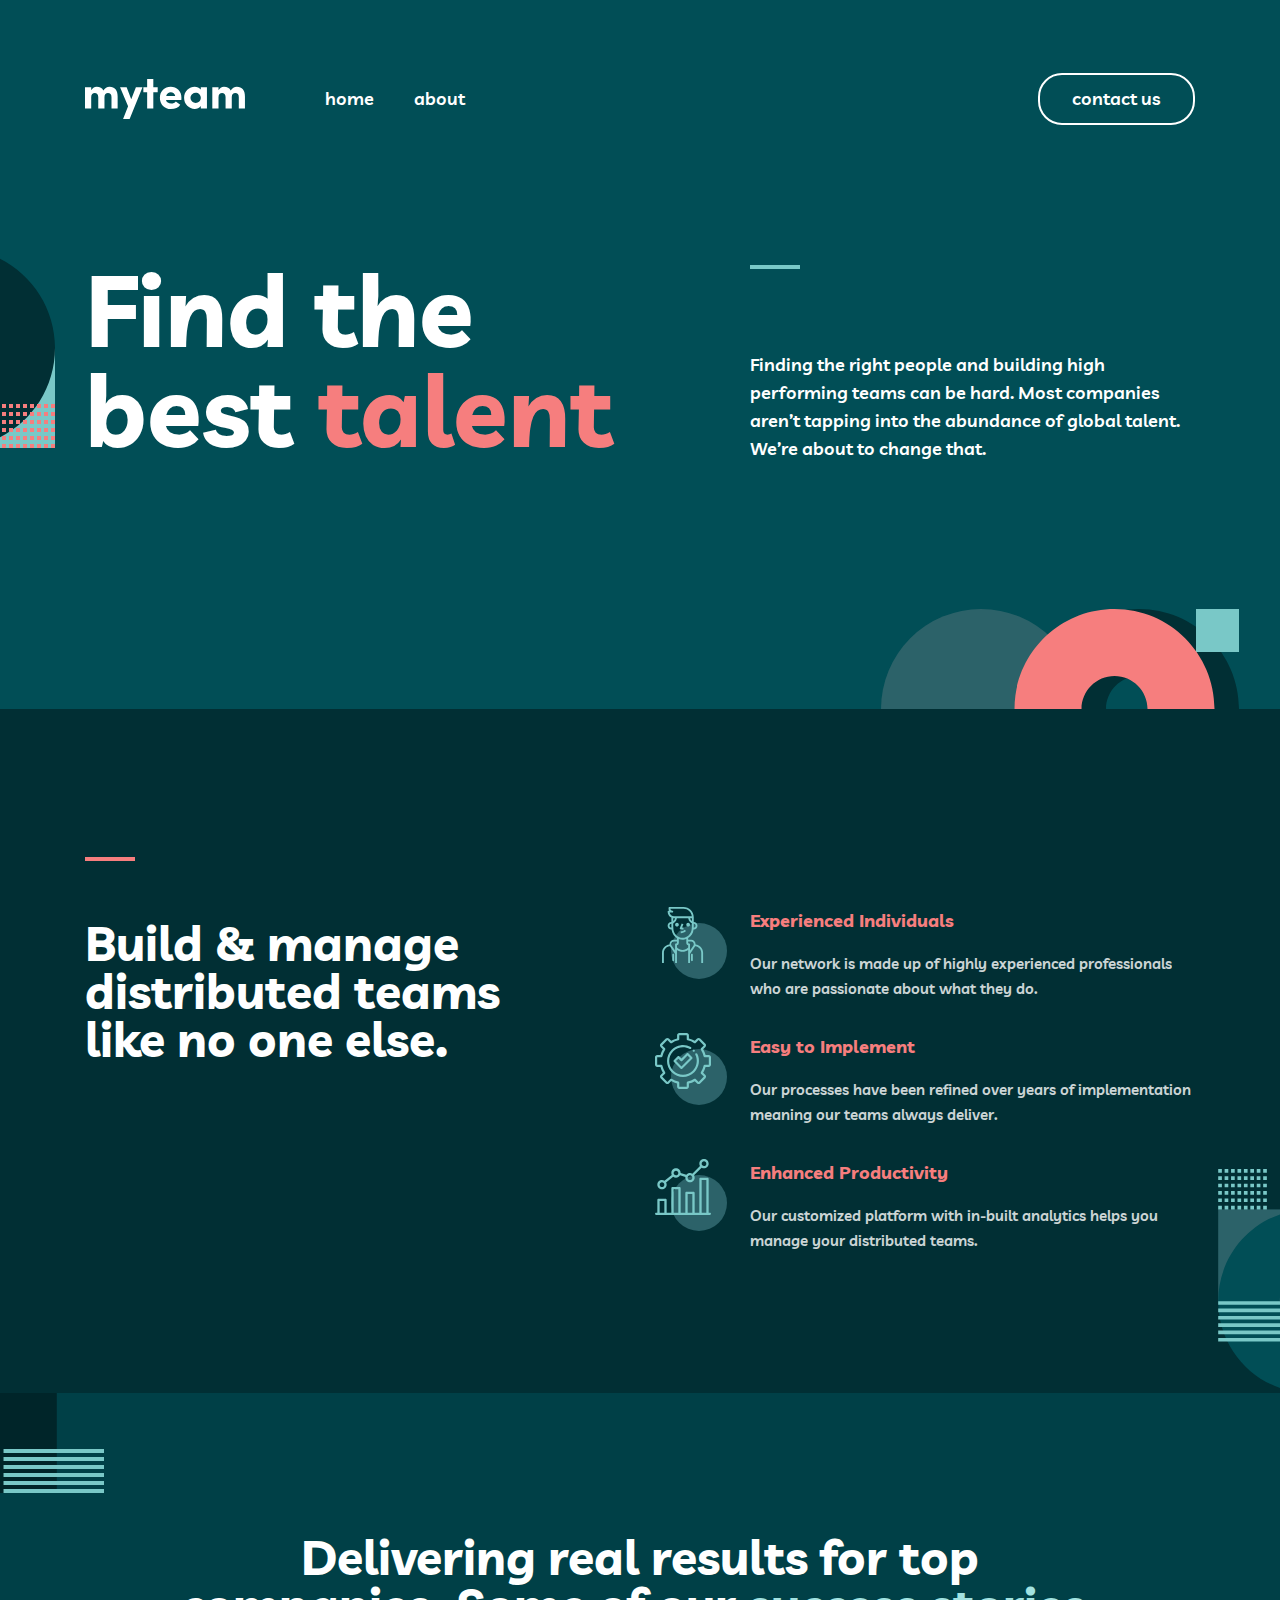
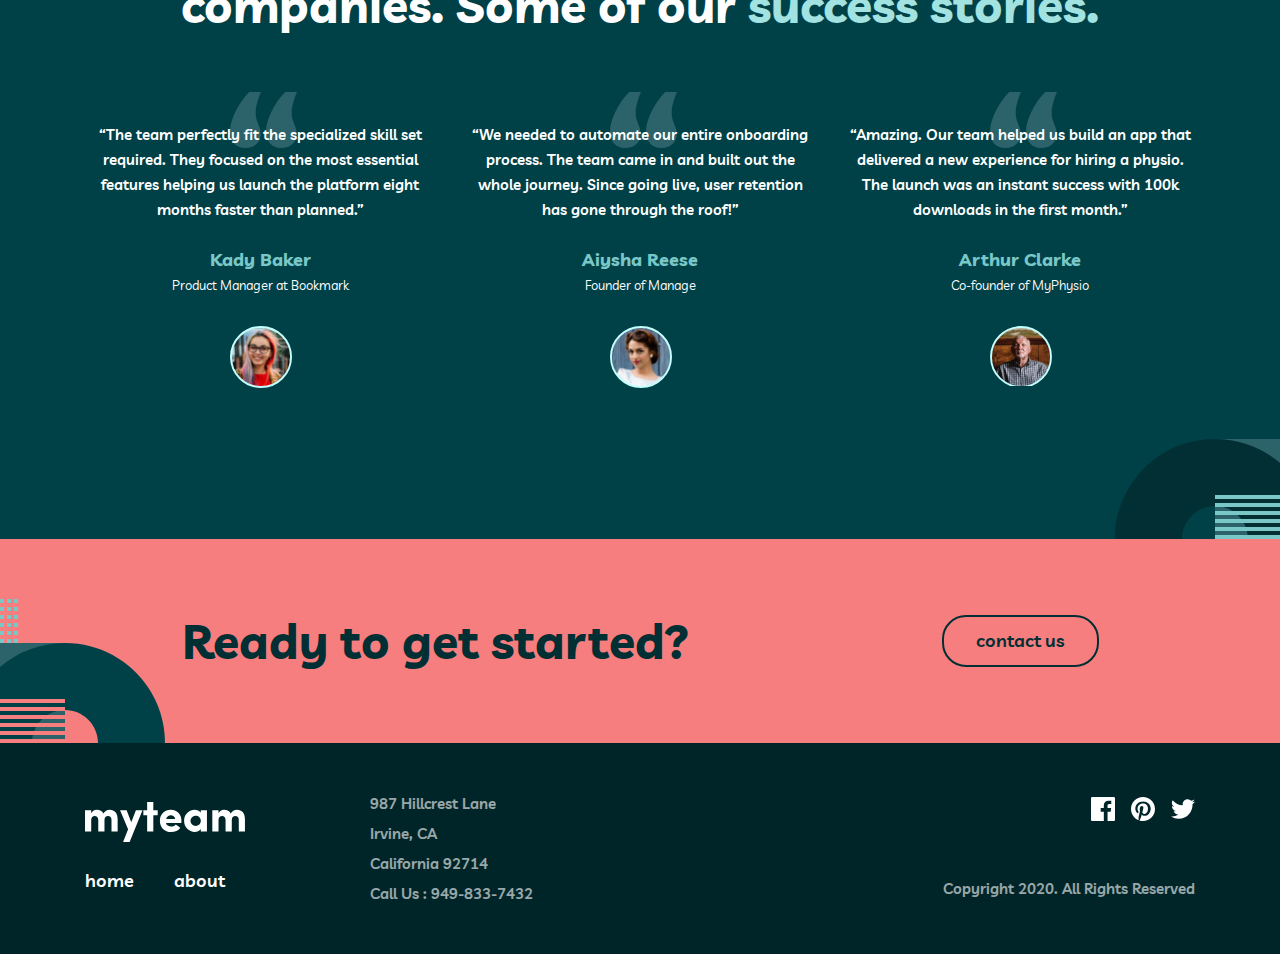
==== commit cf36f9de: "initial commit" ====
--- a/index.html
+++ b/index.html
@@ -178,13 +178,22 @@
         <div class="footer-right">
           <div class="right-icons">
             <a class="right-icons__link" href="#">
-              <svg width="24" height="24" fill="currentColor" xmlns="http://www.w3.org/2000/svg"><path d="M22.675 0H1.325C.593 0 0 .593 0 1.325v21.351C0 23.407.593 24 1.325 24H12.82v-9.294H9.692v-3.622h3.128V8.413c0-3.1 1.893-4.788 4.659-4.788 1.325 0 2.463.099 2.795.143v3.24l-1.918.001c-1.504 0-1.795.715-1.795 1.763v2.313h3.587l-.467 3.622h-3.12V24h6.116c.73 0 1.323-.593 1.323-1.325V1.325C24 .593 23.407 0 22.675 0Z" fill="#currentColor"/></svg>
+              <svg width="24" height="24" fill="currentColor" xmlns="http://www.w3.org/2000/svg">
+                <path
+                  d="M22.675 0H1.325C.593 0 0 .593 0 1.325v21.351C0 23.407.593 24 1.325 24H12.82v-9.294H9.692v-3.622h3.128V8.413c0-3.1 1.893-4.788 4.659-4.788 1.325 0 2.463.099 2.795.143v3.24l-1.918.001c-1.504 0-1.795.715-1.795 1.763v2.313h3.587l-.467 3.622h-3.12V24h6.116c.73 0 1.323-.593 1.323-1.325V1.325C24 .593 23.407 0 22.675 0Z"
+                  fill="#currentColor" /></svg>
             </a>
             <a class="right-icons__link" href="#">
-              <svg width="24" height="24" fill="currentColor" xmlns="http://www.w3.org/2000/svg"><path d="M12 0C5.373 0 0 5.372 0 12c0 5.084 3.163 9.426 7.627 11.174-.105-.949-.2-2.405.042-3.441.218-.937 1.407-5.965 1.407-5.965s-.359-.719-.359-1.782c0-1.668.967-2.914 2.171-2.914 1.023 0 1.518.769 1.518 1.69 0 1.029-.655 2.568-.994 3.995-.283 1.194.599 2.169 1.777 2.169 2.133 0 3.772-2.249 3.772-5.495 0-2.873-2.064-4.882-5.012-4.882-3.414 0-5.418 2.561-5.418 5.207 0 1.031.397 2.138.893 2.738a.36.36 0 0 1 .083.345l-.333 1.36c-.053.22-.174.267-.402.161-1.499-.698-2.436-2.889-2.436-4.649 0-3.785 2.75-7.262 7.929-7.262 4.163 0 7.398 2.967 7.398 6.931 0 4.136-2.607 7.464-6.227 7.464-1.216 0-2.359-.631-2.75-1.378l-.748 2.853c-.271 1.043-1.002 2.35-1.492 3.146C9.57 23.812 10.763 24 12 24c6.627 0 12-5.373 12-12 0-6.628-5.373-12-12-12Z" fill="#currentColor"/></svg>
+              <svg width="24" height="24" fill="currentColor" xmlns="http://www.w3.org/2000/svg">
+                <path
+                  d="M12 0C5.373 0 0 5.372 0 12c0 5.084 3.163 9.426 7.627 11.174-.105-.949-.2-2.405.042-3.441.218-.937 1.407-5.965 1.407-5.965s-.359-.719-.359-1.782c0-1.668.967-2.914 2.171-2.914 1.023 0 1.518.769 1.518 1.69 0 1.029-.655 2.568-.994 3.995-.283 1.194.599 2.169 1.777 2.169 2.133 0 3.772-2.249 3.772-5.495 0-2.873-2.064-4.882-5.012-4.882-3.414 0-5.418 2.561-5.418 5.207 0 1.031.397 2.138.893 2.738a.36.36 0 0 1 .083.345l-.333 1.36c-.053.22-.174.267-.402.161-1.499-.698-2.436-2.889-2.436-4.649 0-3.785 2.75-7.262 7.929-7.262 4.163 0 7.398 2.967 7.398 6.931 0 4.136-2.607 7.464-6.227 7.464-1.216 0-2.359-.631-2.75-1.378l-.748 2.853c-.271 1.043-1.002 2.35-1.492 3.146C9.57 23.812 10.763 24 12 24c6.627 0 12-5.373 12-12 0-6.628-5.373-12-12-12Z"
+                  fill="#currentColor" /></svg>
             </a>
             <a class="right-icons__link" href="#">
-              <svg width="24" height="20" fill="currentColor" xmlns="http://www.w3.org/2000/svg"><path d="M24 2.557a9.83 9.83 0 0 1-2.828.775A4.932 4.932 0 0 0 23.337.608a9.864 9.864 0 0 1-3.127 1.195A4.916 4.916 0 0 0 16.616.248c-3.179 0-5.515 2.966-4.797 6.045A13.978 13.978 0 0 1 1.671 1.149a4.93 4.93 0 0 0 1.523 6.574 4.903 4.903 0 0 1-2.229-.616c-.054 2.281 1.581 4.415 3.949 4.89a4.935 4.935 0 0 1-2.224.084 4.928 4.928 0 0 0 4.6 3.419A9.9 9.9 0 0 1 0 17.54a13.94 13.94 0 0 0 7.548 2.212c9.142 0 14.307-7.721 13.995-14.646A10.025 10.025 0 0 0 24 2.557Z" fill="#currentColor"/></svg>
+              <svg width="24" height="20" fill="currentColor" xmlns="http://www.w3.org/2000/svg">
+                <path
+                  d="M24 2.557a9.83 9.83 0 0 1-2.828.775A4.932 4.932 0 0 0 23.337.608a9.864 9.864 0 0 1-3.127 1.195A4.916 4.916 0 0 0 16.616.248c-3.179 0-5.515 2.966-4.797 6.045A13.978 13.978 0 0 1 1.671 1.149a4.93 4.93 0 0 0 1.523 6.574 4.903 4.903 0 0 1-2.229-.616c-.054 2.281 1.581 4.415 3.949 4.89a4.935 4.935 0 0 1-2.224.084 4.928 4.928 0 0 0 4.6 3.419A9.9 9.9 0 0 1 0 17.54a13.94 13.94 0 0 0 7.548 2.212c9.142 0 14.307-7.721 13.995-14.646A10.025 10.025 0 0 0 24 2.557Z"
+                  fill="#currentColor" /></svg>
             </a>
           </div>
           <a class="right-text" href="#">Copyright 2020. All Rights Reserved</a>
--- a/css/main.css
+++ b/css/main.css
@@ -1,2 +1,2 @@
-/*! normalize.css v8.0.1 | MIT License | github.com/necolas/normalize.css */html{line-height:1.15;-webkit-text-size-adjust:100%}body{margin:0}main{display:block}h1{font-size:2em;margin:0.67em 0}hr{-webkit-box-sizing:content-box;box-sizing:content-box;height:0;overflow:visible}pre{font-family:monospace, monospace;font-size:1em}a{background-color:transparent}abbr[title]{border-bottom:none;text-decoration:underline;-webkit-text-decoration:underline dotted;text-decoration:underline dotted}b,strong{font-weight:bolder}code,kbd,samp{font-family:monospace, monospace;font-size:1em}small{font-size:80%}sub,sup{font-size:75%;line-height:0;position:relative;vertical-align:baseline}sub{bottom:-0.25em}sup{top:-0.5em}img{border-style:none}button,input,optgroup,select,textarea{font-family:inherit;font-size:100%;line-height:1.15;margin:0}button,input{overflow:visible}button,select{text-transform:none}button,[type="button"],[type="reset"],[type="submit"]{-webkit-appearance:button}button::-moz-focus-inner,[type="button"]::-moz-focus-inner,[type="reset"]::-moz-focus-inner,[type="submit"]::-moz-focus-inner{border-style:none;padding:0}button:-moz-focusring,[type="button"]:-moz-focusring,[type="reset"]:-moz-focusring,[type="submit"]:-moz-focusring{outline:1px dotted ButtonText}fieldset{padding:0.35em 0.75em 0.625em}legend{-webkit-box-sizing:border-box;box-sizing:border-box;color:inherit;display:table;max-width:100%;padding:0;white-space:normal}progress{vertical-align:baseline}textarea{overflow:auto}[type="checkbox"],[type="radio"]{-webkit-box-sizing:border-box;box-sizing:border-box;padding:0}[type="number"]::-webkit-inner-spin-button,[type="number"]::-webkit-outer-spin-button{height:auto}[type="search"]{-webkit-appearance:textfield;outline-offset:-2px}[type="search"]::-webkit-search-decoration{-webkit-appearance:none}::-webkit-file-upload-button{-webkit-appearance:button;font:inherit}details{display:block}summary{display:list-item}template{display:none}[hidden]{display:none}@font-face{font-family:Livvic;font-style:normal;font-weight:400;src:url("../fonts/livvic-v13-latin-regular.woff2") format("woff2"),url("../fonts/livvic-v13-latin-regular.woff") format("woff")}@font-face{font-family:Livvic;font-style:normal;font-weight:600;src:url("../fonts/livvic-v13-latin-600.woff2") format("woff2"),url("../fonts/livvic-v13-latin-600.woff") format("woff")}@font-face{font-family:Livvic;font-style:normal;font-weight:700;src:url("../fonts/livvic-v13-latin-700.woff2") format("woff2"),url("../fonts/livvic-v13-latin-700.woff") format("woff")}*{margin:0;padding:0;-webkit-box-sizing:border-box;box-sizing:border-box;scroll-behavior:smooth;text-decoration:none;list-style-type:none}img{vertical-align:middle}body{font-family:"Livvic", "Arial", sans-serif}.site-header{background-color:#014e56}.site-header__inner{display:-webkit-box;display:-ms-flexbox;display:flex;-webkit-box-align:center;-ms-flex-align:center;align-items:center;padding:73px 0px}.navbar--open__x{display:none}.navbar-list{width:100%;margin-left:80px;display:-webkit-box;display:-ms-flexbox;display:flex;-webkit-box-align:center;-ms-flex-align:center;align-items:center}.navbar-link{display:block;text-decoration:none;font-weight:600;font-size:18px;line-height:28px;color:#ffffff}.navbar-link:hover{font-weight:600;font-size:18px;line-height:28px;color:#f67e7e}.navbar-item:nth-child(2){margin-left:40px}.navbar-item:nth-child(3){margin-left:auto}.header-link--btn{display:block;padding:10px 32px;font-weight:600;font-size:18px;line-height:28px;color:#ffffff;border:2px solid #ffffff;border-radius:24px}.header-link--btn:hover{color:#002529;background-color:#fff}.site-header__burger-btn{display:none;font-size:30px;color:#ffffff;border:none;background-color:transparent;cursor:pointer}.site-header__burger-btn:active{color:#f67e7e}@media only screen and (max-width: 768px){.site-header__inner{padding:64px 0px}.header-icon{width:128px;height:32px}.navbar-list{margin-left:48px}}@media only screen and (max-width: 576px){.site-header__burger-btn{display:block;margin-left:auto;color:#ffffff}.navbar-list{display:none}.site-header__inner{padding:48px 0}}.hero{background-color:#014e56;background-image:url("../../images/hero-bg-img-firt.svg"),url("../../images/hero-bg-img-second.svg");background-repeat:no-repeat;background-position:calc(50% - 685px) 50px,calc(50% + 420px) bottom}.hero-inner{display:-webkit-box;display:-ms-flexbox;display:flex;-webkit-box-pack:justify;-ms-flex-pack:justify;justify-content:space-between;-webkit-box-align:center;-ms-flex-align:center;align-items:center;padding:56px 0px 246px}.hero-inner__tittle{width:100%;max-width:635px;margin:0;font-weight:700;font-size:100px;line-height:100px;color:#ffffff}.hero-inner__color{color:#f67e7e}.hero-inner__info{width:100%;max-width:445px;margin-left:30px}.hero-inner__liner{width:50px;height:4px;background-color:#79c8c7}.hero-inner__text{font-weight:600;font-size:18px;margin-top:79px;line-height:28px;color:#ffffff}@media only screen and (max-width: 768px){.hero{background-image:url("../../images/hero-bg-img-second.svg");background-repeat:no-repeat;background-position:center bottom}.hero-inner{-webkit-box-orient:vertical;-webkit-box-direction:normal;-ms-flex-direction:column;flex-direction:column;padding:39px 0px 256px}.hero-inner__tittle{width:100%;max-width:683px;font-weight:700;font-size:64px;line-height:56px;text-align:center;color:#ffffff}.hero-inner__info{margin:0}.hero-inner__liner{display:none}.hero-inner__text{width:100%;max-width:457px;margin-top:24px;font-weight:600;font-size:15px;line-height:28px;text-align:center}}@media only screen and (max-width: 1200px){.hero{background-image:url("../../images/hero-bg-img-second.svg");background-repeat:no-repeat;background-position:center bottom}}@media only screen and (max-width: 576px){.hero-inner{-webkit-box-orient:vertical;-webkit-box-direction:normal;-ms-flex-direction:column;flex-direction:column;width:100%;max-width:683px;padding-bottom:197px}.hero-inner__box{width:100%;min-width:327px}.hero-inner__tittle{font-weight:700;font-size:40px;line-height:40px;text-align:center;color:#ffffff}.hero-inner__text{width:100%;min-width:327px;margin-top:18px;font-weight:600;font-size:15px;line-height:28px;text-align:center}}.hero-about{background-color:#012f34;background-image:url("../../images/hero-about-bg-img.svg");background-repeat:no-repeat;background-size:200px 224px;background-position:calc(50% + 670px) bottom}.hero-about-inner{display:-webkit-box;display:-ms-flexbox;display:flex;-webkit-box-align:center;-ms-flex-align:center;align-items:center}.hero-about__left{padding:140px 0px 342px;width:100%;max-width:445px}.hero-about__line{width:50px;height:4px;background-color:#f67e7e}.hero-about__tittle{margin:54px 0px 0px;font-weight:700;font-size:48px;line-height:48px;color:#ffffff}.hero-about__right{padding:198px 0px 140px;margin-left:220px;width:100%;max-width:445px}.hero-about__item{position:relative;margin-top:32px}.hero-about__item:nth-child(1)::before{position:absolute;top:0px;left:-95px;width:72px;height:72px;display:block;background-image:url("../../images/hero-about-bgi1.svg");background-repeat:no-repeat;background-size:contain;content:""}.hero-about__item:nth-child(2)::before{position:absolute;top:0px;left:-95px;width:72px;height:72px;display:block;background-image:url("../../images/hero-about-bgi2.svg");background-repeat:no-repeat;background-size:contain;content:""}.hero-about__item:nth-child(3)::before{position:absolute;top:0px;left:-95px;width:72px;height:72px;display:block;background-image:url("../../images/hero-about-bgi3.svg");background-repeat:no-repeat;background-size:contain;content:""}.hero-about__subject{font-weight:700;font-size:18px;line-height:28px;color:#f67e7e}.hero-about__text{margin-top:16px;font-weight:600;font-size:15px;line-height:25px;color:#ffffff;mix-blend-mode:normal;opacity:0.8}@media only screen and (max-width: 768px){.hero-about{background-position:calc( 50% + 387px) top}.hero-about-inner{padding:100px 58px;-webkit-box-orient:vertical;-webkit-box-direction:normal;-ms-flex-direction:column;flex-direction:column}.hero-about__left{width:100%;max-width:445px;padding:0;margin:0;margin-right:auto}.hero-about__tittle{font-size:32px;line-height:32px}.hero-about__right{width:100%;max-width:478px;padding:0;padding-left:98px;margin:32px 0px 0px;margin-right:auto}}@media only screen and (max-width: 576px){.hero-about{background-position:calc( 50% + 288px) top}.hero-about-inner{margin:0}.hero-about__left{display:block;width:100%;max-width:445px}.hero-about__right{padding:0;margin-top:9px}.hero-about__item{position:relative;margin-top:136px;text-align:center}.hero-about__item:nth-child(1)::before{position:absolute;top:-88px;left:calc( 50% - 35px);width:72px;height:72px;display:block;background-image:url("../../images/hero-about-bgi1.svg");background-repeat:no-repeat;background-size:contain;content:""}.hero-about__item:nth-child(2)::before{position:absolute;top:-88px;left:calc( 50% - 35px);width:72px;height:72px;display:block;background-image:url("../../images/hero-about-bgi2.svg");background-repeat:no-repeat;background-size:contain;content:""}.hero-about__item:nth-child(3)::before{position:absolute;top:-88px;left:calc( 50% - 35px);width:72px;height:72px;display:block;background-image:url("../../images/hero-about-bgi3.svg");background-repeat:no-repeat;background-size:contain;content:""}}@media only screen and (max-width: 375px){.hero-about{background-position:calc( 50% + 187px) top}}.hero-content{background-color:#004047;background-image:url("../../images/hero-content-bgi1.svg"),url("../../images/hero-content-bgi2.svg");background-repeat:no-repeat;background-size:147px 100px, 200px 100px;background-blend-mode:normal, overlay;background-position:calc(50% - 610px) top,calc(50% + 575px) bottom}.hero-content__tittle{width:100%;max-width:932px;padding:140px 0px 93px;margin:0 auto;font-weight:700;font-size:48px;line-height:48px;text-align:center;color:#ffffff}.hero-content__color{color:#a2e2e1}.hero-content__list{width:100%;max-width:1110px;display:-webkit-box;display:-ms-flexbox;display:flex;-webkit-box-pack:justify;-ms-flex-pack:justify;justify-content:space-between;-webkit-box-align:center;-ms-flex-align:center;align-items:center;padding:0px 0px 245px}.hero-content__item{position:relative;width:100%;max-width:350px;text-align:center}.hero-content__item::after{position:absolute;top:-30px;left:calc(50% - 30px);width:67px;height:56px;display:block;background-image:url("../../images/tutuq-belgi-icon.svg");background-repeat:no-repeat;background-size:contain;z-index:0;content:""}.hero-content__item:nth-child(1)::before{position:absolute;top:204px;left:calc(50% - 30px);width:62px;height:62px;display:block;background-image:url("../../images/hero-content-img1.svg");background-repeat:no-repeat;background-size:contain;content:""}.hero-content__item:nth-child(2)::before{position:absolute;top:204px;left:calc(50% - 30px);width:62px;height:62px;display:block;background-image:url("../../images/hero-content-img2.svg");background-repeat:no-repeat;background-size:contain;content:""}.hero-content__item:nth-child(3)::before{position:absolute;top:204px;left:calc(50% - 30px);width:62px;height:62px;display:block;background-image:url("../../images/hero-content-img3.svg");background-repeat:no-repeat;background-size:contain;content:""}.hero-content__text{position:relative;font-weight:600;font-size:15px;line-height:25px;text-align:center;color:#ffffff;z-index:1}.hero-content__subject{display:inline-block;margin-top:24px;font-weight:700;font-size:18px;line-height:28px;text-align:center;color:#79c8c7}.hero-content__info{margin-top:2px;font-weight:500;font-size:13px;line-height:18px;text-align:center;color:#ffffff}@media only screen and (max-width: 768px){.hero-content{background-position:left top, right bottom}.hero-content__inner{padding:0px 57px 178px}.hero-content__tittle{padding:100px 0px 84px;margin:0;font-size:32px;line-height:32px}.hero-content__list{-webkit-box-orient:vertical;-webkit-box-direction:normal;-ms-flex-direction:column;flex-direction:column;padding:0}.hero-content__item+.hero-content__item{margin-top:162px}}@media only screen and (max-width: 416px){.hero-content__item:nth-child(1)::before{top:240px}.hero-content__item:nth-child(2)::before{top:240px}.hero-content__item:nth-child(3)::before{top:240px}}@media only screen and (max-width: 375px){.hero-content{background-position:left top, right bottom}.hero-content__inner{padding:0}.hero-content__item{position:relative;width:100%;max-width:350px;text-align:center}::after:nth-child(1)::before{top:204px}::after:nth-child(2)::before{top:204px}::after:nth-child(3)::before{top:204px;padding-bottom:242px}.hero-content__inner{padding-bottom:242px}.hero-content__heading{width:100%;max-width:327px}.hero-content__tittle{padding:140px 0px 84px}}.hero-foot{background-color:#f67e7e;background-image:url("../../images/hero-foot-bgi.svg");background-repeat:no-repeat;background-position:calc(50% - 575px) bottom}.hero-foot__inner{display:-webkit-box;display:-ms-flexbox;display:flex;-webkit-box-pack:justify;-ms-flex-pack:justify;justify-content:space-between;-webkit-box-align:center;-ms-flex-align:center;align-items:center;width:100%;max-width:917px;padding:76px 0px;margin:0 auto}.hero-foot__tittle{font-weight:700;font-size:48px;line-height:48px;color:#012f34}.hero-foot__btn{display:block;padding:10px 32px;font-weight:600;font-size:18px;line-height:28px;color:#012f34;border:2px solid #012f34;border-radius:24px}.hero-foot__btn:hover{color:#ffffff;background-color:#012f34}@media only screen and (max-width: 768px){.hero-foot{background-image:url("../../images/hero-bgi-tablet.svg");background-position:left bottom}.hero-foot__inner{max-width:573px}.hero-foot__tittle{font-size:32px;line-height:32px}}@media only screen and (max-width: 576px){.hero-foot{text-align:center}.hero-foot__inner{padding:83px 0px;max-width:327px;-webkit-box-orient:vertical;-webkit-box-direction:normal;-ms-flex-direction:column;flex-direction:column}.hero-foot__btn{margin-top:24px}}.footer{background-color:#002529}.footer-inner{display:-webkit-box;display:-ms-flexbox;display:flex;-webkit-box-pack:justify;-ms-flex-pack:justify;justify-content:space-between;-webkit-box-align:center;-ms-flex-align:center;align-items:center;width:100%;max-width:1110px;padding:48px 0px;margin:0 auto}.footer-left{display:-webkit-box;display:-ms-flexbox;display:flex;-webkit-box-align:center;-ms-flex-align:center;align-items:center;width:100%;max-width:450px}.footer-left__list{display:-webkit-box;display:-ms-flexbox;display:flex;-webkit-box-orient:vertical;-webkit-box-direction:normal;-ms-flex-direction:column;flex-direction:column}.left-items{display:-webkit-box;display:-ms-flexbox;display:flex;margin-top:25px}.left-items__item+.left-items__item{margin-left:40px}.left-items__link{display:block;font-weight:600;font-size:18px;line-height:28px;color:#ffffff}.left-items__link:hover{color:#f67e7e}.left-about{width:100%;max-width:164px;margin-left:125px}.left-about__item+.left-about__item{margin-top:5px}.left-about__link{display:block;font-weight:600;font-size:15px;line-height:25px;color:#ffffff;mix-blend-mode:normal;opacity:0.6}.footer-right{width:100%;max-width:255px}.right-icons{display:-webkit-box;display:-ms-flexbox;display:flex;-webkit-box-pack:justify;-ms-flex-pack:justify;justify-content:space-between;-webkit-box-align:center;-ms-flex-align:center;align-items:center;width:100%;max-width:104px;margin-left:auto}.right-icons__link{color:#ffffff}.right-icons__link:hover{color:#f67e7e}.right-text{display:block;margin-top:51px;font-weight:600;font-size:15px;line-height:25px;text-align:right;color:#ffffff;mix-blend-mode:normal;opacity:0.6}@media only screen and (max-width: 768px){.footer-inner{-webkit-box-orient:vertical;-webkit-box-direction:normal;-ms-flex-direction:column;flex-direction:column;-webkit-box-pack:justify;-ms-flex-pack:justify;justify-content:space-between;width:100%;max-width:689px;padding:56px 0px;margin:0 auto}.footer-left{width:100%;max-width:689px;-webkit-box-pack:justify;-ms-flex-pack:justify;justify-content:space-between}.left-about{margin:0}.footer-right{width:100%;max-width:689px;display:-webkit-box;display:-ms-flexbox;display:flex;-webkit-box-pack:justify;-ms-flex-pack:justify;justify-content:space-between;-webkit-box-align:center;-ms-flex-align:center;align-items:center;margin-top:34px}.right-icons{margin:0}.right-text{margin:0}}@media only screen and (max-width: 576px){.footer-left{-webkit-box-orient:vertical;-webkit-box-direction:normal;-ms-flex-direction:column;flex-direction:column}.left-items{-webkit-box-pack:justify;-ms-flex-pack:justify;justify-content:space-between}.left-items__item+.left-items__item{margin-left:24px}.left-about{margin-top:24px;text-align:center}.footer-right{margin-top:40px;-webkit-box-orient:vertical;-webkit-box-direction:normal;-ms-flex-direction:column;flex-direction:column}.right-text{margin-top:16px}}.container{width:100%;max-width:1150px;margin:0 auto;padding:0 20px}@media only screen and (max-width: 576px){.container{padding:0 24px}}
+/*! normalize.css v8.0.1 | MIT License | github.com/necolas/normalize.css */html{line-height:1.15;-webkit-text-size-adjust:100%}body{margin:0}main{display:block}h1{font-size:2em;margin:0.67em 0}hr{-webkit-box-sizing:content-box;box-sizing:content-box;height:0;overflow:visible}pre{font-family:monospace, monospace;font-size:1em}a{background-color:transparent}abbr[title]{border-bottom:none;text-decoration:underline;-webkit-text-decoration:underline dotted;text-decoration:underline dotted}b,strong{font-weight:bolder}code,kbd,samp{font-family:monospace, monospace;font-size:1em}small{font-size:80%}sub,sup{font-size:75%;line-height:0;position:relative;vertical-align:baseline}sub{bottom:-0.25em}sup{top:-0.5em}img{border-style:none}button,input,optgroup,select,textarea{font-family:inherit;font-size:100%;line-height:1.15;margin:0}button,input{overflow:visible}button,select{text-transform:none}button,[type="button"],[type="reset"],[type="submit"]{-webkit-appearance:button}button::-moz-focus-inner,[type="button"]::-moz-focus-inner,[type="reset"]::-moz-focus-inner,[type="submit"]::-moz-focus-inner{border-style:none;padding:0}button:-moz-focusring,[type="button"]:-moz-focusring,[type="reset"]:-moz-focusring,[type="submit"]:-moz-focusring{outline:1px dotted ButtonText}fieldset{padding:0.35em 0.75em 0.625em}legend{-webkit-box-sizing:border-box;box-sizing:border-box;color:inherit;display:table;max-width:100%;padding:0;white-space:normal}progress{vertical-align:baseline}textarea{overflow:auto}[type="checkbox"],[type="radio"]{-webkit-box-sizing:border-box;box-sizing:border-box;padding:0}[type="number"]::-webkit-inner-spin-button,[type="number"]::-webkit-outer-spin-button{height:auto}[type="search"]{-webkit-appearance:textfield;outline-offset:-2px}[type="search"]::-webkit-search-decoration{-webkit-appearance:none}::-webkit-file-upload-button{-webkit-appearance:button;font:inherit}details{display:block}summary{display:list-item}template{display:none}[hidden]{display:none}@font-face{font-family:Livvic;font-style:normal;font-weight:400;src:url("../fonts/livvic-v13-latin-regular.woff2") format("woff2"),url("../fonts/livvic-v13-latin-regular.woff") format("woff")}@font-face{font-family:Livvic;font-style:normal;font-weight:600;src:url("../fonts/livvic-v13-latin-600.woff2") format("woff2"),url("../fonts/livvic-v13-latin-600.woff") format("woff")}@font-face{font-family:Livvic;font-style:normal;font-weight:700;src:url("../fonts/livvic-v13-latin-700.woff2") format("woff2"),url("../fonts/livvic-v13-latin-700.woff") format("woff")}*{margin:0;padding:0;-webkit-box-sizing:border-box;box-sizing:border-box;scroll-behavior:smooth;text-decoration:none;list-style-type:none}img{vertical-align:middle}body{font-family:"Livvic", "Arial", sans-serif}.site-header{background-color:#014e56}.site-header__inner{display:-webkit-box;display:-ms-flexbox;display:flex;-webkit-box-align:center;-ms-flex-align:center;align-items:center;padding:73px 0px}.navbar--open__x{display:none}.navbar-list{width:100%;margin-left:80px;display:-webkit-box;display:-ms-flexbox;display:flex;-webkit-box-align:center;-ms-flex-align:center;align-items:center}.navbar-link{display:block;text-decoration:none;font-weight:600;font-size:18px;line-height:28px;color:#ffffff}.navbar-link:hover{font-weight:600;font-size:18px;line-height:28px;color:#f67e7e}.navbar-item:nth-child(2){margin-left:40px}.navbar-item:nth-child(3){margin-left:auto}.header-link--btn{display:block;padding:10px 32px;font-weight:600;font-size:18px;line-height:28px;color:#ffffff;border:2px solid #ffffff;border-radius:24px}.header-link--btn:hover{color:#002529;background-color:#fff}.site-header__burger-btn{display:none;font-size:30px;color:#ffffff;border:none;background-color:transparent;cursor:pointer}.site-header__burger-btn:active{color:#f67e7e}@media only screen and (max-width: 768px){.site-header__inner{padding:64px 0px}.header-icon{width:128px;height:32px}.navbar-list{margin-left:48px}}@media only screen and (max-width: 576px){.site-header__burger-btn{display:block;margin-left:auto;color:#ffffff}.navbar-list{display:none}.site-header__inner{padding:48px 0}}.hero{background-color:#014e56;background-image:url("../../images/hero-bg-img-firt.svg"),url("../../images/hero-bg-img-second.svg");background-repeat:no-repeat;background-position:calc(50% - 685px) 50px,calc(50% + 420px) bottom}.hero-inner{display:-webkit-box;display:-ms-flexbox;display:flex;-webkit-box-pack:justify;-ms-flex-pack:justify;justify-content:space-between;-webkit-box-align:center;-ms-flex-align:center;align-items:center;padding:56px 0px 246px}.hero-inner__tittle{width:100%;max-width:635px;margin:0;font-weight:700;font-size:100px;line-height:100px;color:#ffffff}.hero-inner__color{color:#f67e7e}.hero-inner__info{width:100%;max-width:445px;margin-left:30px}.hero-inner__liner{display:inline-block;width:50px;height:4px;background-color:#79c8c7}.hero-inner__text{font-weight:600;font-size:18px;margin-top:79px;line-height:28px;color:#ffffff}@media only screen and (max-width: 768px){.hero{background-image:url("../../images/hero-bg-img-second.svg");background-repeat:no-repeat;background-position:center bottom}.hero-inner{-webkit-box-orient:vertical;-webkit-box-direction:normal;-ms-flex-direction:column;flex-direction:column;padding:39px 0px 256px}.hero-inner__tittle{width:100%;max-width:683px;font-weight:700;font-size:64px;line-height:56px;text-align:center;color:#ffffff}.hero-inner__info{margin:0}.hero-inner__liner{display:none}.hero-inner__text{width:100%;max-width:457px;margin-top:24px;font-weight:600;font-size:15px;line-height:28px;text-align:center}}@media only screen and (max-width: 1200px){.hero{background-image:url("../../images/hero-bg-img-second.svg");background-repeat:no-repeat;background-position:center bottom}}@media only screen and (max-width: 576px){.hero-inner{-webkit-box-orient:vertical;-webkit-box-direction:normal;-ms-flex-direction:column;flex-direction:column;width:100%;max-width:683px;padding-bottom:197px}.hero-inner__box{width:100%;min-width:327px}.hero-inner__tittle{font-weight:700;font-size:40px;line-height:40px;text-align:center;color:#ffffff}.hero-inner__text{width:100%;min-width:327px;margin-top:18px;font-weight:600;font-size:15px;line-height:28px;text-align:center}}.hero-about{background-color:#012f34;background-image:url("../../images/hero-about-bg-img.svg");background-repeat:no-repeat;background-size:200px 224px;background-position:calc(50% + 670px) bottom}.hero-about-inner{display:-webkit-box;display:-ms-flexbox;display:flex;-webkit-box-align:center;-ms-flex-align:center;align-items:center;padding:198px 0px 140px}.hero-about__left{margin-top:-252px;width:100%;max-width:445px}.hero-about__line{display:inline-block;width:50px;height:4px;background-color:#f67e7e}.hero-about__tittle{margin:54px 0px 0px;font-weight:700;font-size:48px;line-height:48px;color:#ffffff}.hero-about__right{margin-left:220px;width:100%;max-width:445px}.hero-about__item+.hero-about__item{margin-top:32px}.hero-about__item{position:relative}.hero-about__item:nth-child(1)::before{position:absolute;top:0px;left:-95px;width:72px;height:72px;display:block;background-image:url("../../images/hero-about-bgi1.svg");background-repeat:no-repeat;background-size:contain;content:""}.hero-about__item:nth-child(2)::before{position:absolute;top:0px;left:-95px;width:72px;height:72px;display:block;background-image:url("../../images/hero-about-bgi2.svg");background-repeat:no-repeat;background-size:contain;content:""}.hero-about__item:nth-child(3)::before{position:absolute;top:0px;left:-95px;width:72px;height:72px;display:block;background-image:url("../../images/hero-about-bgi3.svg");background-repeat:no-repeat;background-size:contain;content:""}.hero-about__subject{font-weight:700;font-size:18px;line-height:28px;color:#f67e7e}.hero-about__text{margin-top:16px;font-weight:600;font-size:15px;line-height:25px;color:#ffffff;mix-blend-mode:normal;opacity:0.8}@media only screen and (max-width: 768px){.hero-about{background-position:calc(50% + 387px) top}.hero-about-inner{padding:100px 58px;-webkit-box-orient:vertical;-webkit-box-direction:normal;-ms-flex-direction:column;flex-direction:column}.hero-about__left{width:100%;max-width:445px;padding:0;margin:0;margin-right:auto}.hero-about__tittle{font-size:32px;line-height:32px}.hero-about__right{width:100%;max-width:478px;padding:0;padding-left:98px;margin:32px 0px 0px;margin-right:auto}}@media only screen and (max-width: 576px){.hero-about{background-position:calc(50% + 288px) top}.hero-about-inner{margin:0}.hero-about__left{display:block;width:100%;max-width:445px}.hero-about__right{padding:0;margin-top:9px}.hero-about__item{position:relative;margin-top:136px;text-align:center}.hero-about__item:nth-child(1)::before{position:absolute;top:-88px;left:calc(50% - 35px);width:72px;height:72px;display:block;background-image:url("../../images/hero-about-bgi1.svg");background-repeat:no-repeat;background-size:contain;content:""}.hero-about__item:nth-child(2)::before{position:absolute;top:-88px;left:calc(50% - 35px);width:72px;height:72px;display:block;background-image:url("../../images/hero-about-bgi2.svg");background-repeat:no-repeat;background-size:contain;content:""}.hero-about__item:nth-child(3)::before{position:absolute;top:-88px;left:calc(50% - 35px);width:72px;height:72px;display:block;background-image:url("../../images/hero-about-bgi3.svg");background-repeat:no-repeat;background-size:contain;content:""}}@media only screen and (max-width: 375px){.hero-about{background-position:calc(50% + 187px) top}}.hero-content{background-color:#004047;background-image:url("../../images/hero-content-bgi1.svg"),url("../../images/hero-content-bgi2.svg");background-repeat:no-repeat;background-size:147px 100px, 200px 100px;background-position:calc(50% - 610px) top,calc(50% + 575px) bottom}.hero-content__tittle{width:100%;max-width:932px;padding:140px 0px 93px;margin:0 auto;font-weight:700;font-size:48px;line-height:48px;text-align:center;color:#ffffff}.hero-content__color{color:#a2e2e1}.hero-content__list{width:100%;max-width:1110px;display:-webkit-box;display:-ms-flexbox;display:flex;-webkit-box-pack:justify;-ms-flex-pack:justify;justify-content:space-between;-webkit-box-align:center;-ms-flex-align:center;align-items:center;padding:0px 0px 245px}.hero-content__item{position:relative;width:100%;max-width:350px;text-align:center}.hero-content__item::after{position:absolute;top:-30px;left:calc(50% - 30px);width:67px;height:56px;display:block;background-image:url("../../images/tutuq-belgi-icon.svg");background-repeat:no-repeat;background-size:contain;z-index:0;content:""}.hero-content__item:nth-child(1)::before{position:absolute;top:204px;left:calc(50% - 30px);width:62px;height:62px;display:block;background-image:url("../../images/hero-content-img1.svg");background-repeat:no-repeat;background-size:contain;content:""}.hero-content__item:nth-child(2)::before{position:absolute;top:204px;left:calc(50% - 30px);width:62px;height:62px;display:block;background-image:url("../../images/hero-content-img2.svg");background-repeat:no-repeat;background-size:contain;content:""}.hero-content__item:nth-child(3)::before{position:absolute;top:204px;left:calc(50% - 30px);width:62px;height:62px;display:block;background-image:url("../../images/hero-content-img3.svg");background-repeat:no-repeat;background-size:contain;content:""}.hero-content__text{position:relative;font-weight:600;font-size:15px;line-height:25px;text-align:center;color:#ffffff;z-index:1}.hero-content__subject{display:inline-block;margin-top:24px;font-weight:700;font-size:18px;line-height:28px;text-align:center;color:#79c8c7}.hero-content__info{margin-top:2px;font-weight:500;font-size:13px;line-height:18px;text-align:center;color:#ffffff}@media only screen and (max-width: 768px){.hero-content{background-position:left top, right bottom}.hero-content__inner{padding:0px 57px 178px}.hero-content__tittle{padding:100px 0px 84px;margin:0;font-size:32px;line-height:32px}.hero-content__list{-webkit-box-orient:vertical;-webkit-box-direction:normal;-ms-flex-direction:column;flex-direction:column;padding:0}.hero-content__item+.hero-content__item{margin-top:162px}}@media only screen and (max-width: 416px){.hero-content__item:nth-child(1)::before{top:240px}.hero-content__item:nth-child(2)::before{top:240px}.hero-content__item:nth-child(3)::before{top:240px}}@media only screen and (max-width: 375px){.hero-content{background-position:left top, right bottom}.hero-content__inner{padding:0}.hero-content__item{position:relative;width:100%;max-width:350px;text-align:center}::after:nth-child(1)::before{top:204px}::after:nth-child(2)::before{top:204px}::after:nth-child(3)::before{top:204px;padding-bottom:242px}.hero-content__inner{padding-bottom:242px}.hero-content__heading{width:100%;max-width:327px}.hero-content__tittle{padding:140px 0px 84px}}.hero-foot{background-color:#f67e7e;background-image:url("../../images/hero-foot-bgi.svg");background-repeat:no-repeat;background-position:calc(50% - 575px) bottom}.hero-foot__inner{display:-webkit-box;display:-ms-flexbox;display:flex;-webkit-box-pack:justify;-ms-flex-pack:justify;justify-content:space-between;-webkit-box-align:center;-ms-flex-align:center;align-items:center;width:100%;max-width:917px;padding:76px 0px;margin:0 auto}.hero-foot__tittle{font-weight:700;font-size:48px;line-height:48px;color:#012f34}.hero-foot__btn{display:block;padding:10px 32px;font-weight:600;font-size:18px;line-height:28px;color:#012f34;border:2px solid #012f34;border-radius:24px}.hero-foot__btn:hover{color:#ffffff;background-color:#012f34}@media only screen and (max-width: 768px){.hero-foot{background-image:url("../../images/hero-bgi-tablet.svg");background-position:left bottom}.hero-foot__inner{max-width:573px}.hero-foot__tittle{font-size:32px;line-height:32px}}@media only screen and (max-width: 576px){.hero-foot{text-align:center}.hero-foot__inner{padding:83px 0px;max-width:327px;-webkit-box-orient:vertical;-webkit-box-direction:normal;-ms-flex-direction:column;flex-direction:column}.hero-foot__btn{margin-top:24px}}.footer{background-color:#002529}.footer-inner{display:-webkit-box;display:-ms-flexbox;display:flex;-webkit-box-pack:justify;-ms-flex-pack:justify;justify-content:space-between;-webkit-box-align:center;-ms-flex-align:center;align-items:center;width:100%;max-width:1110px;padding:48px 0px;margin:0 auto}.footer-left{display:-webkit-box;display:-ms-flexbox;display:flex;-webkit-box-align:center;-ms-flex-align:center;align-items:center;width:100%;max-width:450px}.footer-left__list{display:-webkit-box;display:-ms-flexbox;display:flex;-webkit-box-orient:vertical;-webkit-box-direction:normal;-ms-flex-direction:column;flex-direction:column}.left-items{display:-webkit-box;display:-ms-flexbox;display:flex;margin-top:25px}.left-items__item+.left-items__item{margin-left:40px}.left-items__link{display:block;font-weight:600;font-size:18px;line-height:28px;color:#ffffff}.left-items__link:hover{color:#f67e7e}.left-about{width:100%;max-width:164px;margin-left:125px}.left-about__item+.left-about__item{margin-top:5px}.left-about__link{display:block;font-weight:600;font-size:15px;line-height:25px;color:#ffffff;mix-blend-mode:normal;opacity:0.6}.footer-right{width:100%;max-width:255px}.right-icons{display:-webkit-box;display:-ms-flexbox;display:flex;-webkit-box-pack:justify;-ms-flex-pack:justify;justify-content:space-between;-webkit-box-align:center;-ms-flex-align:center;align-items:center;width:100%;max-width:104px;margin-left:auto}.right-icons__link{color:#ffffff}.right-icons__link:hover{color:#f67e7e}.right-text{display:block;margin-top:51px;font-weight:600;font-size:15px;line-height:25px;text-align:right;color:#ffffff;mix-blend-mode:normal;opacity:0.6}@media only screen and (max-width: 768px){.footer-inner{-webkit-box-orient:vertical;-webkit-box-direction:normal;-ms-flex-direction:column;flex-direction:column;-webkit-box-pack:justify;-ms-flex-pack:justify;justify-content:space-between;width:100%;max-width:689px;padding:56px 0px;margin:0 auto}.footer-left{width:100%;max-width:689px;-webkit-box-pack:justify;-ms-flex-pack:justify;justify-content:space-between}.left-about{margin:0}.footer-right{width:100%;max-width:689px;display:-webkit-box;display:-ms-flexbox;display:flex;-webkit-box-pack:justify;-ms-flex-pack:justify;justify-content:space-between;-webkit-box-align:center;-ms-flex-align:center;align-items:center;margin-top:34px}.right-icons{margin:0}.right-text{margin:0}}@media only screen and (max-width: 576px){.footer-left{-webkit-box-orient:vertical;-webkit-box-direction:normal;-ms-flex-direction:column;flex-direction:column}.left-items{-webkit-box-pack:justify;-ms-flex-pack:justify;justify-content:space-between}.left-items__item+.left-items__item{margin-left:24px}.left-about{margin-top:24px;text-align:center}.footer-right{margin-top:40px;-webkit-box-orient:vertical;-webkit-box-direction:normal;-ms-flex-direction:column;flex-direction:column}.right-text{margin-top:16px}}.about{background-color:#014e56;background-image:url("../../images/about-hero-bg-img.svg");background-repeat:no-repeat;background-position:calc(50% + 682px) bottom}.about-inner{display:-webkit-box;display:-ms-flexbox;display:flex;-webkit-box-align:center;-ms-flex-align:center;align-items:center;padding:47px 0px 120px}.about-left{width:100%;max-width:350px}.about-left__tittle{font-weight:700;font-size:64px;line-height:100px;margin:0;color:#ffffff}.about-right{width:100%;max-width:730px;margin-left:30px}.about-right__line{display:inline-block;width:50px;height:4px;background-color:#f67e7e}.about-right__text{margin-top:40px;font-weight:600;font-size:18px;line-height:28px;color:#ffffff}@media only screen and (max-width: 768px){.about{background-image:url("../../images/about-hero-bg-img-tablet.svg");background-position:right bottom}.about-inner{-webkit-box-orient:vertical;-webkit-box-direction:normal;-ms-flex-direction:column;flex-direction:column;text-align:center;padding:39px 0px 112px}.hero-about__line{display:none}.about-left{width:100%;max-width:683px}.about-left__tittle{line-height:56px}.about-right{max-width:457px;margin:24px 0px 0px}.about-right__text{font-size:15px;line-height:28px;margin:0}}@media only screen and (max-width: 576px){.about{background-image:url("../../images/about-hero-bg-img-mobile.svg")}.about-inner{padding:32px 0px 108px}.hero-about__line{display:none}.about-left{width:100%;max-width:683px}.about-left__tittle{font-size:40px;line-height:40px}.about-right{max-width:327px;margin:16px 0px 0px}.about-right__text{font-size:15px;line-height:28px;margin:0}}.directors{background-color:#004047;background-image:url("../../images/directors-bgi-1.svg"),url("../../images/directors-bgi-2.svg");background-repeat:no-repeat;background-position:calc(50% - 680px) top,calc(50% + 600px) bottom}.directors-inner{-webkit-box-align:center;-ms-flex-align:center;align-items:center;padding:140px 0px 168px}.directors-heading{width:100%;max-width:920px;margin:0 auto}.directors-heading__tittle{font-weight:700;font-size:48px;line-height:48px;text-align:center;color:#ffffff}.directors-list{display:-webkit-box;display:-ms-flexbox;display:flex;-webkit-box-pack:justify;-ms-flex-pack:justify;justify-content:space-between;-webkit-box-align:center;-ms-flex-align:center;align-items:center;-ms-flex-flow:wrap;flex-flow:wrap;width:100%;max-width:1110px;margin:64px auto 0px}.directors-item{position:relative;display:-webkit-box;display:-ms-flexbox;display:flex;-webkit-box-align:center;-ms-flex-align:center;align-items:center;-webkit-box-orient:vertical;-webkit-box-direction:normal;-ms-flex-direction:column;flex-direction:column;width:100%;max-width:350px;padding:32px 24px 56px;background-color:#012f34}.directors-item__tittle{margin-top:16px;font-weight:700;font-size:18px;line-height:28px;text-align:center;color:#79c8c7}.directors-item__text{font-size:15px;line-height:25px;text-align:center;color:#ffffff}.directors-item__icon{position:absolute;top:225px;left:147px;color:#f67e7e}.directors-item__icon:hover{color:#79c8c7}.directors-item__subject{width:100%;max-width:254px;font-weight:600;font-size:15px;line-height:25px;text-align:center;color:#ffffff}.directors-item__link{color:#ffffff}.directors-item__link:hover{color:#f67e7e}.directors-item__icons{margin-top:24px}.directors-item__x{color:#79c8c7}.directors-item__x :hover{color:#f67e7e}.directors-icon{margin-left:16px}.directors-item+.directors-item+.directors-item+.directors-item{margin-top:76px}@media only screen and (max-width: 1089px){.directors-item+.directors-item+.directors-item{margin-top:76px}}@media only screen and (max-width: 768px){.directors{background-image:url("../../images/directors-bgi-1-tablet.svg"),url("../../images/directors-bgi-2.svg");background-position:left top, right bottom}.directors-inner{padding:100px 0px 128px}.directors-heading{max-width:445px}.directors-heading__tittle{font-size:32px;line-height:32px}.directors-list{max-width:573px;margin:48px auto 0px}.directors-item{max-width:281px}.directors-item__link{color:#ffffff}.directors-item__link:hover{color:#f67e7e}.directors-item__icon{left:113px}}@media only screen and (max-width: 601px){.directors-list{-webkit-box-orient:vertical;-webkit-box-direction:normal;-ms-flex-direction:column;flex-direction:column}.directors-item+.directors-item{margin-top:76px}}@media only screen and (max-width: 576px){.directors{background-image:url("../../images/directors-bgi-1-mobile.svg"),url("../../images/directors-bgi-2.svg")}.directors-inner{padding:88px 0px 116px}.directors-item+.directors-item+.directors-item+.directors-item{margin-top:52px}.directors-item+.directors-item,.directors-item+.directors-item+.directors-item{margin-top:52px}}.clients{background-color:#012f34;background-image:url("../../images/clients-bg-img.svg");background-repeat:no-repeat;background-position:calc(50% - 575px) top}.clients-inner{padding:140px 0px}.clients-heading{width:100%;max-width:920px;margin:0 auto}.clients-heading__tittle{margin:0;font-weight:700;font-size:48px;line-height:48px;text-align:center;color:#ffffff}.clients-list{display:-webkit-box;display:-ms-flexbox;display:flex;-webkit-box-pack:justify;-ms-flex-pack:justify;justify-content:space-between;-webkit-box-align:center;-ms-flex-align:center;align-items:center;margin-top:64px}.clients-list__img{display:block}@media only screen and (max-width: 874px){.clients{background-image:url("../../images/clients-bg-img-tablet.svg");background-position:left top}.clients-inner{padding:100px 0px}.clients-heading{max-width:457px}.clients-heading__tittle{font-size:32px;line-height:32px}.clients-list{margin-top:48px}.client1{width:103px;height:17px}.client2{width:114px;height:14px}.client3{width:124px;height:18px}.client4{width:103px;height:17px}.client5{width:61px;height:28px}}@media only screen and (max-width: 576px){.clients{background-image:url("../../images/clients-bg-img-mobile.svg")}.clients-inner{padding:88px 0px}.clients-heading{max-width:327px}.clients-list{margin-top:64px;-webkit-box-orient:vertical;-webkit-box-direction:normal;-ms-flex-direction:column;flex-direction:column}.clients-list__item+.clients-list__item{margin-top:57px}.client1{width:147px;height:25px}.client2{width:163px;height:20px}.client3{width:160px;height:25px}.client4{width:147px;height:25px}.client5{width:86px;height:40px}}.container{width:100%;max-width:1150px;margin:0 auto;padding:0 20px}@media only screen and (max-width: 576px){.container{padding:0 24px}}
 /*# sourceMappingURL=main.css.map */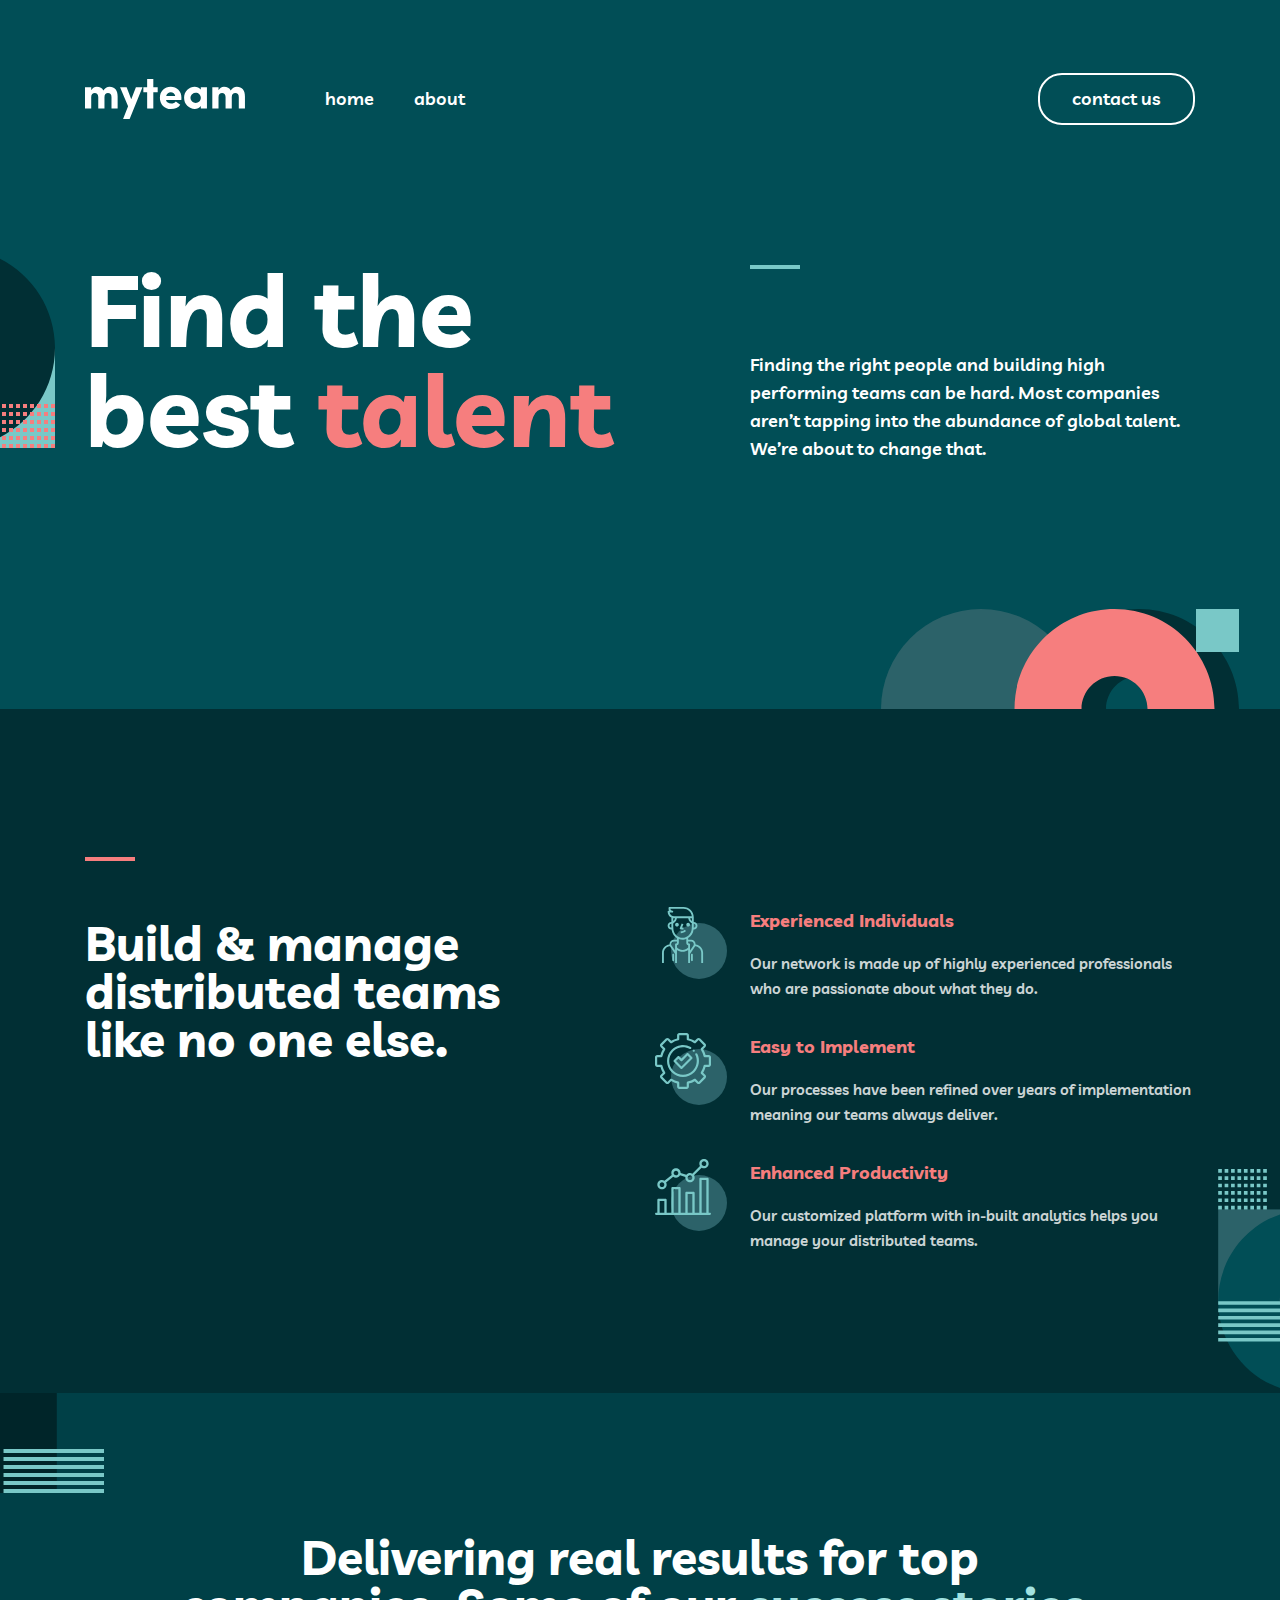
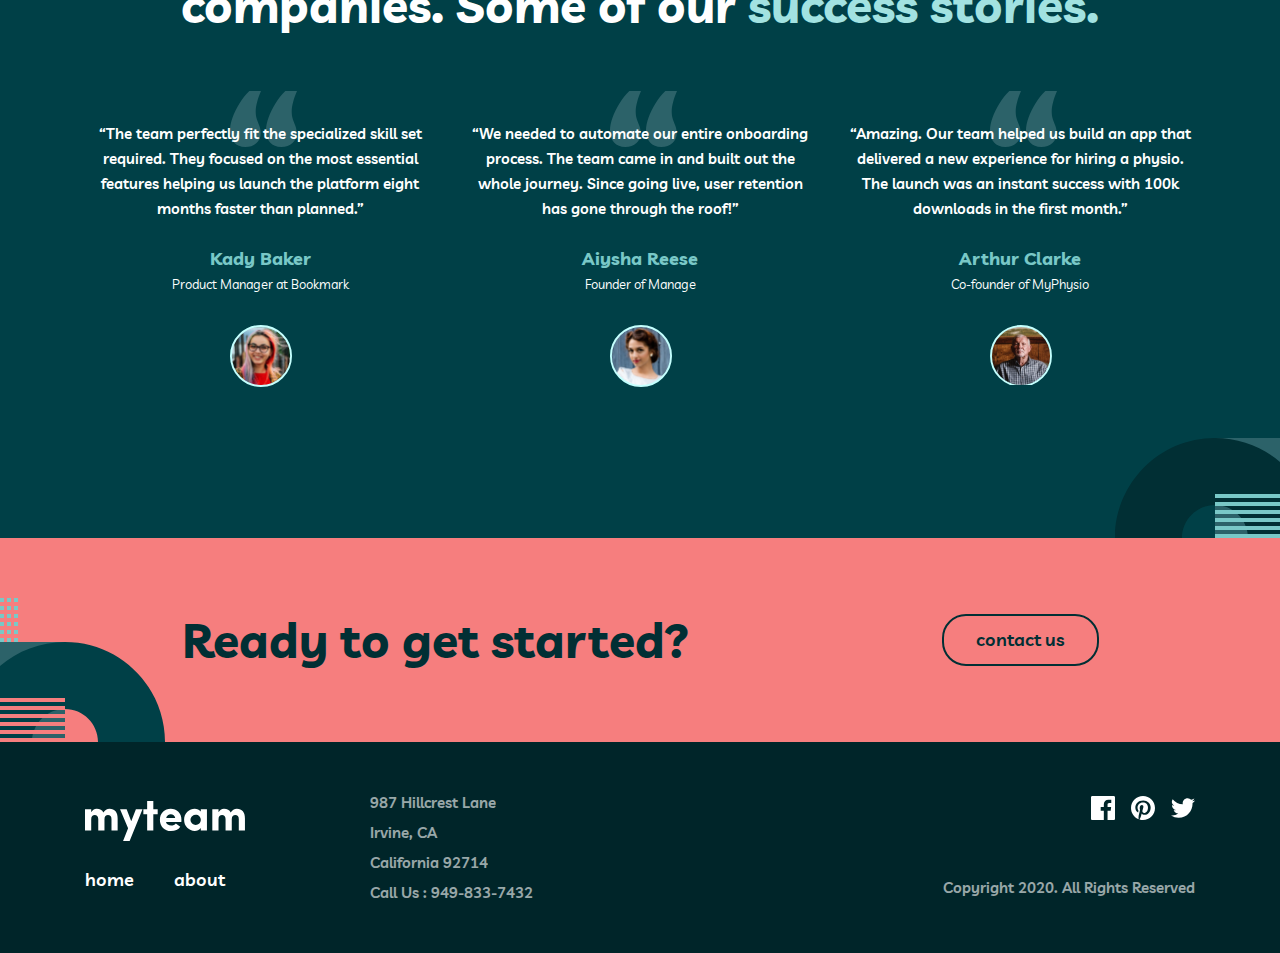
==== commit 34730df4: "add about page" ====
--- a/index.html
+++ b/index.html
@@ -19,10 +19,10 @@
         <!-- <img class="navbar--open__x" src="./images/x-icon.svg" alt="x-icon" /> -->
         <ol class="navbar-list">
           <li class="navbar-item">
-            <a class="navbar-link" href="#">home</a>
+            <a class="navbar-link" href="./index.html">home</a>
           </li>
           <li class="navbar-item">
-            <a class="navbar-link" href="#">about</a>
+            <a class="navbar-link" href="./about.html">about</a>
           </li>
           <li class="navbar-item">
             <a class="header-link header-link--btn" href="#">contact us</a>
@@ -153,10 +153,10 @@
             </a>
             <ol class="left-items">
               <li class="left-items__item">
-                <a class="left-items__link" href="#">home</a>
+                <a class="left-items__link" href="./index.html">home</a>
               </li>
               <li class="left-items__item">
-                <a class="left-items__link" href="#">about</a>
+                <a class="left-items__link" href="./about.html">about</a>
               </li>
             </ol>
           </div>
--- a/css/main.css
+++ b/css/main.css
@@ -1,2 +1,2 @@
-/*! normalize.css v8.0.1 | MIT License | github.com/necolas/normalize.css */html{line-height:1.15;-webkit-text-size-adjust:100%}body{margin:0}main{display:block}h1{font-size:2em;margin:0.67em 0}hr{-webkit-box-sizing:content-box;box-sizing:content-box;height:0;overflow:visible}pre{font-family:monospace, monospace;font-size:1em}a{background-color:transparent}abbr[title]{border-bottom:none;text-decoration:underline;-webkit-text-decoration:underline dotted;text-decoration:underline dotted}b,strong{font-weight:bolder}code,kbd,samp{font-family:monospace, monospace;font-size:1em}small{font-size:80%}sub,sup{font-size:75%;line-height:0;position:relative;vertical-align:baseline}sub{bottom:-0.25em}sup{top:-0.5em}img{border-style:none}button,input,optgroup,select,textarea{font-family:inherit;font-size:100%;line-height:1.15;margin:0}button,input{overflow:visible}button,select{text-transform:none}button,[type="button"],[type="reset"],[type="submit"]{-webkit-appearance:button}button::-moz-focus-inner,[type="button"]::-moz-focus-inner,[type="reset"]::-moz-focus-inner,[type="submit"]::-moz-focus-inner{border-style:none;padding:0}button:-moz-focusring,[type="button"]:-moz-focusring,[type="reset"]:-moz-focusring,[type="submit"]:-moz-focusring{outline:1px dotted ButtonText}fieldset{padding:0.35em 0.75em 0.625em}legend{-webkit-box-sizing:border-box;box-sizing:border-box;color:inherit;display:table;max-width:100%;padding:0;white-space:normal}progress{vertical-align:baseline}textarea{overflow:auto}[type="checkbox"],[type="radio"]{-webkit-box-sizing:border-box;box-sizing:border-box;padding:0}[type="number"]::-webkit-inner-spin-button,[type="number"]::-webkit-outer-spin-button{height:auto}[type="search"]{-webkit-appearance:textfield;outline-offset:-2px}[type="search"]::-webkit-search-decoration{-webkit-appearance:none}::-webkit-file-upload-button{-webkit-appearance:button;font:inherit}details{display:block}summary{display:list-item}template{display:none}[hidden]{display:none}@font-face{font-family:Livvic;font-style:normal;font-weight:400;src:url("../fonts/livvic-v13-latin-regular.woff2") format("woff2"),url("../fonts/livvic-v13-latin-regular.woff") format("woff")}@font-face{font-family:Livvic;font-style:normal;font-weight:600;src:url("../fonts/livvic-v13-latin-600.woff2") format("woff2"),url("../fonts/livvic-v13-latin-600.woff") format("woff")}@font-face{font-family:Livvic;font-style:normal;font-weight:700;src:url("../fonts/livvic-v13-latin-700.woff2") format("woff2"),url("../fonts/livvic-v13-latin-700.woff") format("woff")}*{margin:0;padding:0;-webkit-box-sizing:border-box;box-sizing:border-box;scroll-behavior:smooth;text-decoration:none;list-style-type:none}img{vertical-align:middle}body{font-family:"Livvic", "Arial", sans-serif}.site-header{background-color:#014e56}.site-header__inner{display:-webkit-box;display:-ms-flexbox;display:flex;-webkit-box-align:center;-ms-flex-align:center;align-items:center;padding:73px 0px}.navbar--open__x{display:none}.navbar-list{width:100%;margin-left:80px;display:-webkit-box;display:-ms-flexbox;display:flex;-webkit-box-align:center;-ms-flex-align:center;align-items:center}.navbar-link{display:block;text-decoration:none;font-weight:600;font-size:18px;line-height:28px;color:#ffffff}.navbar-link:hover{font-weight:600;font-size:18px;line-height:28px;color:#f67e7e}.navbar-item:nth-child(2){margin-left:40px}.navbar-item:nth-child(3){margin-left:auto}.header-link--btn{display:block;padding:10px 32px;font-weight:600;font-size:18px;line-height:28px;color:#ffffff;border:2px solid #ffffff;border-radius:24px}.header-link--btn:hover{color:#002529;background-color:#fff}.site-header__burger-btn{display:none;font-size:30px;color:#ffffff;border:none;background-color:transparent;cursor:pointer}.site-header__burger-btn:active{color:#f67e7e}@media only screen and (max-width: 768px){.site-header__inner{padding:64px 0px}.header-icon{width:128px;height:32px}.navbar-list{margin-left:48px}}@media only screen and (max-width: 576px){.site-header__burger-btn{display:block;margin-left:auto;color:#ffffff}.navbar-list{display:none}.site-header__inner{padding:48px 0}}.hero{background-color:#014e56;background-image:url("../../images/hero-bg-img-firt.svg"),url("../../images/hero-bg-img-second.svg");background-repeat:no-repeat;background-position:calc(50% - 685px) 50px,calc(50% + 420px) bottom}.hero-inner{display:-webkit-box;display:-ms-flexbox;display:flex;-webkit-box-pack:justify;-ms-flex-pack:justify;justify-content:space-between;-webkit-box-align:center;-ms-flex-align:center;align-items:center;padding:56px 0px 246px}.hero-inner__tittle{width:100%;max-width:635px;margin:0;font-weight:700;font-size:100px;line-height:100px;color:#ffffff}.hero-inner__color{color:#f67e7e}.hero-inner__info{width:100%;max-width:445px;margin-left:30px}.hero-inner__liner{display:inline-block;width:50px;height:4px;background-color:#79c8c7}.hero-inner__text{font-weight:600;font-size:18px;margin-top:79px;line-height:28px;color:#ffffff}@media only screen and (max-width: 768px){.hero{background-image:url("../../images/hero-bg-img-second.svg");background-repeat:no-repeat;background-position:center bottom}.hero-inner{-webkit-box-orient:vertical;-webkit-box-direction:normal;-ms-flex-direction:column;flex-direction:column;padding:39px 0px 256px}.hero-inner__tittle{width:100%;max-width:683px;font-weight:700;font-size:64px;line-height:56px;text-align:center;color:#ffffff}.hero-inner__info{margin:0}.hero-inner__liner{display:none}.hero-inner__text{width:100%;max-width:457px;margin-top:24px;font-weight:600;font-size:15px;line-height:28px;text-align:center}}@media only screen and (max-width: 1200px){.hero{background-image:url("../../images/hero-bg-img-second.svg");background-repeat:no-repeat;background-position:center bottom}}@media only screen and (max-width: 576px){.hero-inner{-webkit-box-orient:vertical;-webkit-box-direction:normal;-ms-flex-direction:column;flex-direction:column;width:100%;max-width:683px;padding-bottom:197px}.hero-inner__box{width:100%;min-width:327px}.hero-inner__tittle{font-weight:700;font-size:40px;line-height:40px;text-align:center;color:#ffffff}.hero-inner__text{width:100%;min-width:327px;margin-top:18px;font-weight:600;font-size:15px;line-height:28px;text-align:center}}.hero-about{background-color:#012f34;background-image:url("../../images/hero-about-bg-img.svg");background-repeat:no-repeat;background-size:200px 224px;background-position:calc(50% + 670px) bottom}.hero-about-inner{display:-webkit-box;display:-ms-flexbox;display:flex;-webkit-box-align:center;-ms-flex-align:center;align-items:center;padding:198px 0px 140px}.hero-about__left{margin-top:-252px;width:100%;max-width:445px}.hero-about__line{display:inline-block;width:50px;height:4px;background-color:#f67e7e}.hero-about__tittle{margin:54px 0px 0px;font-weight:700;font-size:48px;line-height:48px;color:#ffffff}.hero-about__right{margin-left:220px;width:100%;max-width:445px}.hero-about__item+.hero-about__item{margin-top:32px}.hero-about__item{position:relative}.hero-about__item:nth-child(1)::before{position:absolute;top:0px;left:-95px;width:72px;height:72px;display:block;background-image:url("../../images/hero-about-bgi1.svg");background-repeat:no-repeat;background-size:contain;content:""}.hero-about__item:nth-child(2)::before{position:absolute;top:0px;left:-95px;width:72px;height:72px;display:block;background-image:url("../../images/hero-about-bgi2.svg");background-repeat:no-repeat;background-size:contain;content:""}.hero-about__item:nth-child(3)::before{position:absolute;top:0px;left:-95px;width:72px;height:72px;display:block;background-image:url("../../images/hero-about-bgi3.svg");background-repeat:no-repeat;background-size:contain;content:""}.hero-about__subject{font-weight:700;font-size:18px;line-height:28px;color:#f67e7e}.hero-about__text{margin-top:16px;font-weight:600;font-size:15px;line-height:25px;color:#ffffff;mix-blend-mode:normal;opacity:0.8}@media only screen and (max-width: 768px){.hero-about{background-position:calc(50% + 387px) top}.hero-about-inner{padding:100px 58px;-webkit-box-orient:vertical;-webkit-box-direction:normal;-ms-flex-direction:column;flex-direction:column}.hero-about__left{width:100%;max-width:445px;padding:0;margin:0;margin-right:auto}.hero-about__tittle{font-size:32px;line-height:32px}.hero-about__right{width:100%;max-width:478px;padding:0;padding-left:98px;margin:32px 0px 0px;margin-right:auto}}@media only screen and (max-width: 576px){.hero-about{background-position:calc(50% + 288px) top}.hero-about-inner{margin:0}.hero-about__left{display:block;width:100%;max-width:445px}.hero-about__right{padding:0;margin-top:9px}.hero-about__item{position:relative;margin-top:136px;text-align:center}.hero-about__item:nth-child(1)::before{position:absolute;top:-88px;left:calc(50% - 35px);width:72px;height:72px;display:block;background-image:url("../../images/hero-about-bgi1.svg");background-repeat:no-repeat;background-size:contain;content:""}.hero-about__item:nth-child(2)::before{position:absolute;top:-88px;left:calc(50% - 35px);width:72px;height:72px;display:block;background-image:url("../../images/hero-about-bgi2.svg");background-repeat:no-repeat;background-size:contain;content:""}.hero-about__item:nth-child(3)::before{position:absolute;top:-88px;left:calc(50% - 35px);width:72px;height:72px;display:block;background-image:url("../../images/hero-about-bgi3.svg");background-repeat:no-repeat;background-size:contain;content:""}}@media only screen and (max-width: 375px){.hero-about{background-position:calc(50% + 187px) top}}.hero-content{background-color:#004047;background-image:url("../../images/hero-content-bgi1.svg"),url("../../images/hero-content-bgi2.svg");background-repeat:no-repeat;background-size:147px 100px, 200px 100px;background-position:calc(50% - 610px) top,calc(50% + 575px) bottom}.hero-content__tittle{width:100%;max-width:932px;padding:140px 0px 93px;margin:0 auto;font-weight:700;font-size:48px;line-height:48px;text-align:center;color:#ffffff}.hero-content__color{color:#a2e2e1}.hero-content__list{width:100%;max-width:1110px;display:-webkit-box;display:-ms-flexbox;display:flex;-webkit-box-pack:justify;-ms-flex-pack:justify;justify-content:space-between;-webkit-box-align:center;-ms-flex-align:center;align-items:center;padding:0px 0px 245px}.hero-content__item{position:relative;width:100%;max-width:350px;text-align:center}.hero-content__item::after{position:absolute;top:-30px;left:calc(50% - 30px);width:67px;height:56px;display:block;background-image:url("../../images/tutuq-belgi-icon.svg");background-repeat:no-repeat;background-size:contain;z-index:0;content:""}.hero-content__item:nth-child(1)::before{position:absolute;top:204px;left:calc(50% - 30px);width:62px;height:62px;display:block;background-image:url("../../images/hero-content-img1.svg");background-repeat:no-repeat;background-size:contain;content:""}.hero-content__item:nth-child(2)::before{position:absolute;top:204px;left:calc(50% - 30px);width:62px;height:62px;display:block;background-image:url("../../images/hero-content-img2.svg");background-repeat:no-repeat;background-size:contain;content:""}.hero-content__item:nth-child(3)::before{position:absolute;top:204px;left:calc(50% - 30px);width:62px;height:62px;display:block;background-image:url("../../images/hero-content-img3.svg");background-repeat:no-repeat;background-size:contain;content:""}.hero-content__text{position:relative;font-weight:600;font-size:15px;line-height:25px;text-align:center;color:#ffffff;z-index:1}.hero-content__subject{display:inline-block;margin-top:24px;font-weight:700;font-size:18px;line-height:28px;text-align:center;color:#79c8c7}.hero-content__info{margin-top:2px;font-weight:500;font-size:13px;line-height:18px;text-align:center;color:#ffffff}@media only screen and (max-width: 768px){.hero-content{background-position:left top, right bottom}.hero-content__inner{padding:0px 57px 178px}.hero-content__tittle{padding:100px 0px 84px;margin:0;font-size:32px;line-height:32px}.hero-content__list{-webkit-box-orient:vertical;-webkit-box-direction:normal;-ms-flex-direction:column;flex-direction:column;padding:0}.hero-content__item+.hero-content__item{margin-top:162px}}@media only screen and (max-width: 416px){.hero-content__item:nth-child(1)::before{top:240px}.hero-content__item:nth-child(2)::before{top:240px}.hero-content__item:nth-child(3)::before{top:240px}}@media only screen and (max-width: 375px){.hero-content{background-position:left top, right bottom}.hero-content__inner{padding:0}.hero-content__item{position:relative;width:100%;max-width:350px;text-align:center}::after:nth-child(1)::before{top:204px}::after:nth-child(2)::before{top:204px}::after:nth-child(3)::before{top:204px;padding-bottom:242px}.hero-content__inner{padding-bottom:242px}.hero-content__heading{width:100%;max-width:327px}.hero-content__tittle{padding:140px 0px 84px}}.hero-foot{background-color:#f67e7e;background-image:url("../../images/hero-foot-bgi.svg");background-repeat:no-repeat;background-position:calc(50% - 575px) bottom}.hero-foot__inner{display:-webkit-box;display:-ms-flexbox;display:flex;-webkit-box-pack:justify;-ms-flex-pack:justify;justify-content:space-between;-webkit-box-align:center;-ms-flex-align:center;align-items:center;width:100%;max-width:917px;padding:76px 0px;margin:0 auto}.hero-foot__tittle{font-weight:700;font-size:48px;line-height:48px;color:#012f34}.hero-foot__btn{display:block;padding:10px 32px;font-weight:600;font-size:18px;line-height:28px;color:#012f34;border:2px solid #012f34;border-radius:24px}.hero-foot__btn:hover{color:#ffffff;background-color:#012f34}@media only screen and (max-width: 768px){.hero-foot{background-image:url("../../images/hero-bgi-tablet.svg");background-position:left bottom}.hero-foot__inner{max-width:573px}.hero-foot__tittle{font-size:32px;line-height:32px}}@media only screen and (max-width: 576px){.hero-foot{text-align:center}.hero-foot__inner{padding:83px 0px;max-width:327px;-webkit-box-orient:vertical;-webkit-box-direction:normal;-ms-flex-direction:column;flex-direction:column}.hero-foot__btn{margin-top:24px}}.footer{background-color:#002529}.footer-inner{display:-webkit-box;display:-ms-flexbox;display:flex;-webkit-box-pack:justify;-ms-flex-pack:justify;justify-content:space-between;-webkit-box-align:center;-ms-flex-align:center;align-items:center;width:100%;max-width:1110px;padding:48px 0px;margin:0 auto}.footer-left{display:-webkit-box;display:-ms-flexbox;display:flex;-webkit-box-align:center;-ms-flex-align:center;align-items:center;width:100%;max-width:450px}.footer-left__list{display:-webkit-box;display:-ms-flexbox;display:flex;-webkit-box-orient:vertical;-webkit-box-direction:normal;-ms-flex-direction:column;flex-direction:column}.left-items{display:-webkit-box;display:-ms-flexbox;display:flex;margin-top:25px}.left-items__item+.left-items__item{margin-left:40px}.left-items__link{display:block;font-weight:600;font-size:18px;line-height:28px;color:#ffffff}.left-items__link:hover{color:#f67e7e}.left-about{width:100%;max-width:164px;margin-left:125px}.left-about__item+.left-about__item{margin-top:5px}.left-about__link{display:block;font-weight:600;font-size:15px;line-height:25px;color:#ffffff;mix-blend-mode:normal;opacity:0.6}.footer-right{width:100%;max-width:255px}.right-icons{display:-webkit-box;display:-ms-flexbox;display:flex;-webkit-box-pack:justify;-ms-flex-pack:justify;justify-content:space-between;-webkit-box-align:center;-ms-flex-align:center;align-items:center;width:100%;max-width:104px;margin-left:auto}.right-icons__link{color:#ffffff}.right-icons__link:hover{color:#f67e7e}.right-text{display:block;margin-top:51px;font-weight:600;font-size:15px;line-height:25px;text-align:right;color:#ffffff;mix-blend-mode:normal;opacity:0.6}@media only screen and (max-width: 768px){.footer-inner{-webkit-box-orient:vertical;-webkit-box-direction:normal;-ms-flex-direction:column;flex-direction:column;-webkit-box-pack:justify;-ms-flex-pack:justify;justify-content:space-between;width:100%;max-width:689px;padding:56px 0px;margin:0 auto}.footer-left{width:100%;max-width:689px;-webkit-box-pack:justify;-ms-flex-pack:justify;justify-content:space-between}.left-about{margin:0}.footer-right{width:100%;max-width:689px;display:-webkit-box;display:-ms-flexbox;display:flex;-webkit-box-pack:justify;-ms-flex-pack:justify;justify-content:space-between;-webkit-box-align:center;-ms-flex-align:center;align-items:center;margin-top:34px}.right-icons{margin:0}.right-text{margin:0}}@media only screen and (max-width: 576px){.footer-left{-webkit-box-orient:vertical;-webkit-box-direction:normal;-ms-flex-direction:column;flex-direction:column}.left-items{-webkit-box-pack:justify;-ms-flex-pack:justify;justify-content:space-between}.left-items__item+.left-items__item{margin-left:24px}.left-about{margin-top:24px;text-align:center}.footer-right{margin-top:40px;-webkit-box-orient:vertical;-webkit-box-direction:normal;-ms-flex-direction:column;flex-direction:column}.right-text{margin-top:16px}}.about{background-color:#014e56;background-image:url("../../images/about-hero-bg-img.svg");background-repeat:no-repeat;background-position:calc(50% + 682px) bottom}.about-inner{display:-webkit-box;display:-ms-flexbox;display:flex;-webkit-box-align:center;-ms-flex-align:center;align-items:center;padding:47px 0px 120px}.about-left{width:100%;max-width:350px}.about-left__tittle{font-weight:700;font-size:64px;line-height:100px;margin:0;color:#ffffff}.about-right{width:100%;max-width:730px;margin-left:30px}.about-right__line{display:inline-block;width:50px;height:4px;background-color:#f67e7e}.about-right__text{margin-top:40px;font-weight:600;font-size:18px;line-height:28px;color:#ffffff}@media only screen and (max-width: 768px){.about{background-image:url("../../images/about-hero-bg-img-tablet.svg");background-position:right bottom}.about-inner{-webkit-box-orient:vertical;-webkit-box-direction:normal;-ms-flex-direction:column;flex-direction:column;text-align:center;padding:39px 0px 112px}.hero-about__line{display:none}.about-left{width:100%;max-width:683px}.about-left__tittle{line-height:56px}.about-right{max-width:457px;margin:24px 0px 0px}.about-right__text{font-size:15px;line-height:28px;margin:0}}@media only screen and (max-width: 576px){.about{background-image:url("../../images/about-hero-bg-img-mobile.svg")}.about-inner{padding:32px 0px 108px}.hero-about__line{display:none}.about-left{width:100%;max-width:683px}.about-left__tittle{font-size:40px;line-height:40px}.about-right{max-width:327px;margin:16px 0px 0px}.about-right__text{font-size:15px;line-height:28px;margin:0}}.directors{background-color:#004047;background-image:url("../../images/directors-bgi-1.svg"),url("../../images/directors-bgi-2.svg");background-repeat:no-repeat;background-position:calc(50% - 680px) top,calc(50% + 600px) bottom}.directors-inner{-webkit-box-align:center;-ms-flex-align:center;align-items:center;padding:140px 0px 168px}.directors-heading{width:100%;max-width:920px;margin:0 auto}.directors-heading__tittle{font-weight:700;font-size:48px;line-height:48px;text-align:center;color:#ffffff}.directors-list{display:-webkit-box;display:-ms-flexbox;display:flex;-webkit-box-pack:justify;-ms-flex-pack:justify;justify-content:space-between;-webkit-box-align:center;-ms-flex-align:center;align-items:center;-ms-flex-flow:wrap;flex-flow:wrap;width:100%;max-width:1110px;margin:64px auto 0px}.directors-item{position:relative;display:-webkit-box;display:-ms-flexbox;display:flex;-webkit-box-align:center;-ms-flex-align:center;align-items:center;-webkit-box-orient:vertical;-webkit-box-direction:normal;-ms-flex-direction:column;flex-direction:column;width:100%;max-width:350px;padding:32px 24px 56px;background-color:#012f34}.directors-item__tittle{margin-top:16px;font-weight:700;font-size:18px;line-height:28px;text-align:center;color:#79c8c7}.directors-item__text{font-size:15px;line-height:25px;text-align:center;color:#ffffff}.directors-item__icon{position:absolute;top:225px;left:147px;color:#f67e7e}.directors-item__icon:hover{color:#79c8c7}.directors-item__subject{width:100%;max-width:254px;font-weight:600;font-size:15px;line-height:25px;text-align:center;color:#ffffff}.directors-item__link{color:#ffffff}.directors-item__link:hover{color:#f67e7e}.directors-item__icons{margin-top:24px}.directors-item__x{color:#79c8c7}.directors-item__x :hover{color:#f67e7e}.directors-icon{margin-left:16px}.directors-item+.directors-item+.directors-item+.directors-item{margin-top:76px}@media only screen and (max-width: 1089px){.directors-item+.directors-item+.directors-item{margin-top:76px}}@media only screen and (max-width: 768px){.directors{background-image:url("../../images/directors-bgi-1-tablet.svg"),url("../../images/directors-bgi-2.svg");background-position:left top, right bottom}.directors-inner{padding:100px 0px 128px}.directors-heading{max-width:445px}.directors-heading__tittle{font-size:32px;line-height:32px}.directors-list{max-width:573px;margin:48px auto 0px}.directors-item{max-width:281px}.directors-item__link{color:#ffffff}.directors-item__link:hover{color:#f67e7e}.directors-item__icon{left:113px}}@media only screen and (max-width: 601px){.directors-list{-webkit-box-orient:vertical;-webkit-box-direction:normal;-ms-flex-direction:column;flex-direction:column}.directors-item+.directors-item{margin-top:76px}}@media only screen and (max-width: 576px){.directors{background-image:url("../../images/directors-bgi-1-mobile.svg"),url("../../images/directors-bgi-2.svg")}.directors-inner{padding:88px 0px 116px}.directors-item+.directors-item+.directors-item+.directors-item{margin-top:52px}.directors-item+.directors-item,.directors-item+.directors-item+.directors-item{margin-top:52px}}.clients{background-color:#012f34;background-image:url("../../images/clients-bg-img.svg");background-repeat:no-repeat;background-position:calc(50% - 575px) top}.clients-inner{padding:140px 0px}.clients-heading{width:100%;max-width:920px;margin:0 auto}.clients-heading__tittle{margin:0;font-weight:700;font-size:48px;line-height:48px;text-align:center;color:#ffffff}.clients-list{display:-webkit-box;display:-ms-flexbox;display:flex;-webkit-box-pack:justify;-ms-flex-pack:justify;justify-content:space-between;-webkit-box-align:center;-ms-flex-align:center;align-items:center;margin-top:64px}.clients-list__img{display:block}@media only screen and (max-width: 874px){.clients{background-image:url("../../images/clients-bg-img-tablet.svg");background-position:left top}.clients-inner{padding:100px 0px}.clients-heading{max-width:457px}.clients-heading__tittle{font-size:32px;line-height:32px}.clients-list{margin-top:48px}.client1{width:103px;height:17px}.client2{width:114px;height:14px}.client3{width:124px;height:18px}.client4{width:103px;height:17px}.client5{width:61px;height:28px}}@media only screen and (max-width: 576px){.clients{background-image:url("../../images/clients-bg-img-mobile.svg")}.clients-inner{padding:88px 0px}.clients-heading{max-width:327px}.clients-list{margin-top:64px;-webkit-box-orient:vertical;-webkit-box-direction:normal;-ms-flex-direction:column;flex-direction:column}.clients-list__item+.clients-list__item{margin-top:57px}.client1{width:147px;height:25px}.client2{width:163px;height:20px}.client3{width:160px;height:25px}.client4{width:147px;height:25px}.client5{width:86px;height:40px}}.container{width:100%;max-width:1150px;margin:0 auto;padding:0 20px}@media only screen and (max-width: 576px){.container{padding:0 24px}}
+/*! normalize.css v8.0.1 | MIT License | github.com/necolas/normalize.css */html{line-height:1.15;-webkit-text-size-adjust:100%}body{margin:0}main{display:block}h1{font-size:2em;margin:0.67em 0}hr{-webkit-box-sizing:content-box;box-sizing:content-box;height:0;overflow:visible}pre{font-family:monospace, monospace;font-size:1em}a{background-color:transparent}abbr[title]{border-bottom:none;text-decoration:underline;-webkit-text-decoration:underline dotted;text-decoration:underline dotted}b,strong{font-weight:bolder}code,kbd,samp{font-family:monospace, monospace;font-size:1em}small{font-size:80%}sub,sup{font-size:75%;line-height:0;position:relative;vertical-align:baseline}sub{bottom:-0.25em}sup{top:-0.5em}img{border-style:none}button,input,optgroup,select,textarea{font-family:inherit;font-size:100%;line-height:1.15;margin:0}button,input{overflow:visible}button,select{text-transform:none}button,[type="button"],[type="reset"],[type="submit"]{-webkit-appearance:button}button::-moz-focus-inner,[type="button"]::-moz-focus-inner,[type="reset"]::-moz-focus-inner,[type="submit"]::-moz-focus-inner{border-style:none;padding:0}button:-moz-focusring,[type="button"]:-moz-focusring,[type="reset"]:-moz-focusring,[type="submit"]:-moz-focusring{outline:1px dotted ButtonText}fieldset{padding:0.35em 0.75em 0.625em}legend{-webkit-box-sizing:border-box;box-sizing:border-box;color:inherit;display:table;max-width:100%;padding:0;white-space:normal}progress{vertical-align:baseline}textarea{overflow:auto}[type="checkbox"],[type="radio"]{-webkit-box-sizing:border-box;box-sizing:border-box;padding:0}[type="number"]::-webkit-inner-spin-button,[type="number"]::-webkit-outer-spin-button{height:auto}[type="search"]{-webkit-appearance:textfield;outline-offset:-2px}[type="search"]::-webkit-search-decoration{-webkit-appearance:none}::-webkit-file-upload-button{-webkit-appearance:button;font:inherit}details{display:block}summary{display:list-item}template{display:none}[hidden]{display:none}@font-face{font-family:Livvic;font-style:normal;font-weight:400;src:url("../fonts/livvic-v13-latin-regular.woff2") format("woff2"),url("../fonts/livvic-v13-latin-regular.woff") format("woff")}@font-face{font-family:Livvic;font-style:normal;font-weight:600;src:url("../fonts/livvic-v13-latin-600.woff2") format("woff2"),url("../fonts/livvic-v13-latin-600.woff") format("woff")}@font-face{font-family:Livvic;font-style:normal;font-weight:700;src:url("../fonts/livvic-v13-latin-700.woff2") format("woff2"),url("../fonts/livvic-v13-latin-700.woff") format("woff")}*{margin:0;padding:0;-webkit-box-sizing:border-box;box-sizing:border-box;scroll-behavior:smooth;text-decoration:none;list-style-type:none}img{vertical-align:middle}body{font-family:"Livvic", "Arial", sans-serif}.site-header{background-color:#014e56}.site-header__inner{display:-webkit-box;display:-ms-flexbox;display:flex;-webkit-box-align:center;-ms-flex-align:center;align-items:center;padding:73px 0px}.navbar--open__x{display:none}.navbar-list{width:100%;margin-left:80px;display:-webkit-box;display:-ms-flexbox;display:flex;-webkit-box-align:center;-ms-flex-align:center;align-items:center}.navbar-link{display:block;text-decoration:none;font-weight:600;font-size:18px;line-height:28px;color:#ffffff}.navbar-link:hover{font-weight:600;font-size:18px;line-height:28px;color:#f67e7e}.navbar-item:nth-child(2){margin-left:40px}.navbar-item:nth-child(3){margin-left:auto}.header-link--btn{display:block;padding:10px 32px;font-weight:600;font-size:18px;line-height:28px;color:#ffffff;border:2px solid #ffffff;border-radius:24px}.header-link--btn:hover{color:#002529;background-color:#fff}.site-header__burger-btn{display:none;font-size:30px;color:#ffffff;border:none;background-color:transparent;cursor:pointer}.site-header__burger-btn:active{color:#f67e7e}@media only screen and (max-width: 768px){.site-header__inner{padding:64px 0px}.header-icon{width:128px;height:32px}.navbar-list{margin-left:48px}}@media only screen and (max-width: 576px){.site-header__burger-btn{display:block;margin-left:auto;color:#ffffff}.navbar-list{display:none}.site-header__inner{padding:48px 0}}.hero{background-color:#014e56;background-image:url("../../images/hero-bg-img-firt.svg"),url("../../images/hero-bg-img-second.svg");background-repeat:no-repeat;background-position:calc(50% - 685px) 50px,calc(50% + 420px) bottom}.hero-inner{display:-webkit-box;display:-ms-flexbox;display:flex;-webkit-box-pack:justify;-ms-flex-pack:justify;justify-content:space-between;-webkit-box-align:center;-ms-flex-align:center;align-items:center;padding:56px 0px 246px}.hero-inner__tittle{width:100%;max-width:635px;margin:0;font-weight:700;font-size:100px;line-height:100px;color:#ffffff}.hero-inner__color{color:#f67e7e}.hero-inner__info{width:100%;max-width:445px;margin-left:30px}.hero-inner__liner{display:inline-block;width:50px;height:4px;background-color:#79c8c7}.hero-inner__text{font-weight:600;font-size:18px;margin-top:79px;line-height:28px;color:#ffffff}@media only screen and (max-width: 768px){.hero{background-image:url("../../images/hero-bg-img-second.svg");background-repeat:no-repeat;background-position:center bottom}.hero-inner{-webkit-box-orient:vertical;-webkit-box-direction:normal;-ms-flex-direction:column;flex-direction:column;padding:39px 0px 256px}.hero-inner__tittle{width:100%;max-width:683px;font-weight:700;font-size:64px;line-height:56px;text-align:center;color:#ffffff}.hero-inner__info{margin:0}.hero-inner__liner{display:none}.hero-inner__text{width:100%;max-width:457px;margin-top:24px;font-weight:600;font-size:15px;line-height:28px;text-align:center}}@media only screen and (max-width: 1200px){.hero{background-image:url("../../images/hero-bg-img-second.svg");background-repeat:no-repeat;background-position:center bottom}}@media only screen and (max-width: 576px){.hero-inner{-webkit-box-orient:vertical;-webkit-box-direction:normal;-ms-flex-direction:column;flex-direction:column;width:100%;max-width:683px;padding-bottom:197px}.hero-inner__box{width:100%;min-width:327px}.hero-inner__tittle{font-weight:700;font-size:40px;line-height:40px;text-align:center;color:#ffffff}.hero-inner__text{width:100%;min-width:327px;margin-top:18px;font-weight:600;font-size:15px;line-height:28px;text-align:center}}.hero-about{background-color:#012f34;background-image:url("../../images/hero-about-bg-img.svg");background-repeat:no-repeat;background-size:200px 224px;background-position:calc(50% + 670px) bottom}.hero-about-inner{display:-webkit-box;display:-ms-flexbox;display:flex;-webkit-box-align:center;-ms-flex-align:center;align-items:center;padding:198px 0px 140px}.hero-about__left{margin-top:-252px;width:100%;max-width:445px}.hero-about__line{display:inline-block;width:50px;height:4px;background-color:#f67e7e}.hero-about__tittle{margin:54px 0px 0px;font-weight:700;font-size:48px;line-height:48px;color:#ffffff}.hero-about__right{margin-left:220px;width:100%;max-width:445px}.hero-about__item+.hero-about__item{margin-top:32px}.hero-about__item{position:relative}.hero-about__item:nth-child(1)::before{position:absolute;top:0px;left:-95px;width:72px;height:72px;display:block;background-image:url("../../images/hero-about-bgi1.svg");background-repeat:no-repeat;background-size:contain;content:""}.hero-about__item:nth-child(2)::before{position:absolute;top:0px;left:-95px;width:72px;height:72px;display:block;background-image:url("../../images/hero-about-bgi2.svg");background-repeat:no-repeat;background-size:contain;content:""}.hero-about__item:nth-child(3)::before{position:absolute;top:0px;left:-95px;width:72px;height:72px;display:block;background-image:url("../../images/hero-about-bgi3.svg");background-repeat:no-repeat;background-size:contain;content:""}.hero-about__subject{font-weight:700;font-size:18px;line-height:28px;color:#f67e7e}.hero-about__text{margin-top:16px;font-weight:600;font-size:15px;line-height:25px;color:#ffffff;mix-blend-mode:normal;opacity:0.8}@media only screen and (max-width: 768px){.hero-about{background-position:calc(50% + 387px) top}.hero-about__line{display:inline}.hero-about-inner{width:100%;max-width:573px;padding:100px 0px;margin:0 auto;-webkit-box-orient:vertical;-webkit-box-direction:normal;-ms-flex-direction:column;flex-direction:column}.hero-about__left{width:100%;max-width:445px;padding:0;margin:0;margin-right:auto}.hero-about__tittle{margin:0;font-size:32px;line-height:32px}.hero-about__right{width:100%;padding:0;padding-left:98px;margin:64px 0px 0px;margin-right:auto}}@media only screen and (max-width: 576px){.hero-about{background-position:calc(50% + 288px) top}.hero-about-inner{margin:0}.hero-about__left{display:block;width:100%;max-width:445px}.hero-about__right{padding:0;margin-top:9px}.hero-about__item{position:relative;margin-top:136px;text-align:center}.hero-about__item:nth-child(1)::before{position:absolute;top:-88px;left:calc(50% - 35px);width:72px;height:72px;display:block;background-image:url("../../images/hero-about-bgi1.svg");background-repeat:no-repeat;background-size:contain;content:""}.hero-about__item:nth-child(2)::before{position:absolute;top:-88px;left:calc(50% - 35px);width:72px;height:72px;display:block;background-image:url("../../images/hero-about-bgi2.svg");background-repeat:no-repeat;background-size:contain;content:""}.hero-about__item:nth-child(3)::before{position:absolute;top:-88px;left:calc(50% - 35px);width:72px;height:72px;display:block;background-image:url("../../images/hero-about-bgi3.svg");background-repeat:no-repeat;background-size:contain;content:""}}@media only screen and (max-width: 375px){.hero-about{background-position:calc(50% + 187px) top}}.hero-content{background-color:#004047;background-image:url("../../images/hero-content-bgi1.svg"),url("../../images/hero-content-bgi2.svg");background-repeat:no-repeat;background-size:147px 100px, 200px 100px;background-position:calc(50% - 610px) top,calc(50% + 575px) bottom}.hero-content__inner{padding:140px 0 245px}.hero-content__tittle{width:100%;max-width:932px;margin:0 auto;font-weight:700;font-size:48px;line-height:48px;text-align:center;color:#ffffff}.hero-content__color{color:#a2e2e1}.hero-content__list{width:100%;max-width:1110px;display:-webkit-box;display:-ms-flexbox;display:flex;-webkit-box-pack:justify;-ms-flex-pack:justify;justify-content:space-between;-webkit-box-align:center;-ms-flex-align:center;align-items:center;margin-top:92px}.hero-content__item{position:relative;width:100%;max-width:350px;text-align:center}.hero-content__item::after{position:absolute;top:-30px;left:calc(50% - 30px);width:67px;height:56px;display:block;background-image:url("../../images/tutuq-belgi-icon.svg");background-repeat:no-repeat;background-size:contain;z-index:0;content:""}.hero-content__item:nth-child(1)::before{position:absolute;top:204px;left:calc(50% - 30px);width:62px;height:62px;display:block;background-image:url("../../images/hero-content-img1.svg");background-repeat:no-repeat;background-size:contain;content:""}.hero-content__item:nth-child(2)::before{position:absolute;top:204px;left:calc(50% - 30px);width:62px;height:62px;display:block;background-image:url("../../images/hero-content-img2.svg");background-repeat:no-repeat;background-size:contain;content:""}.hero-content__item:nth-child(3)::before{position:absolute;top:204px;left:calc(50% - 30px);width:62px;height:62px;display:block;background-image:url("../../images/hero-content-img3.svg");background-repeat:no-repeat;background-size:contain;content:""}.hero-content__text{position:relative;font-weight:600;font-size:15px;line-height:25px;text-align:center;color:#ffffff;z-index:1}.hero-content__subject{display:inline-block;margin-top:24px;font-weight:700;font-size:18px;line-height:28px;text-align:center;color:#79c8c7}.hero-content__info{margin-top:2px;font-weight:500;font-size:13px;line-height:18px;text-align:center;color:#ffffff}@media only screen and (max-width: 768px){.hero-content{background-position:left top, right bottom}.hero-content__inner{padding:100px 0px 178px}.hero-content__tittle{width:100%;max-width:573px;margin:0 auto;font-size:32px;line-height:32px}.hero-content__list{-webkit-box-orient:vertical;-webkit-box-direction:normal;-ms-flex-direction:column;flex-direction:column;padding:0}.hero-content__item+.hero-content__item{margin-top:162px}}@media only screen and (max-width: 416px){.hero-content__item:nth-child(1)::before{top:240px}.hero-content__item:nth-child(2)::before{top:240px}.hero-content__item:nth-child(3)::before{top:240px}}@media only screen and (max-width: 375px){.hero-content{background-position:left top, right bottom}.hero-content__inner{padding:0}.hero-content__item{position:relative;width:100%;max-width:350px;text-align:center}::after:nth-child(1)::before{top:204px}::after:nth-child(2)::before{top:204px}::after:nth-child(3)::before{top:204px;padding-bottom:242px}.hero-content__inner{padding-bottom:242px}.hero-content__heading{width:100%;max-width:327px}.hero-content__tittle{padding:140px 0px 84px}}.hero-foot{background-color:#f67e7e;background-image:url("../../images/hero-foot-bgi.svg");background-repeat:no-repeat;background-position:calc(50% - 575px) bottom}.hero-foot__inner{display:-webkit-box;display:-ms-flexbox;display:flex;-webkit-box-pack:justify;-ms-flex-pack:justify;justify-content:space-between;-webkit-box-align:center;-ms-flex-align:center;align-items:center;width:100%;max-width:917px;padding:76px 0px;margin:0 auto}.hero-foot__tittle{font-weight:700;font-size:48px;line-height:48px;color:#012f34}.hero-foot__btn{display:block;padding:10px 32px;font-weight:600;font-size:18px;line-height:28px;color:#012f34;border:2px solid #012f34;border-radius:24px}.hero-foot__btn:hover{color:#ffffff;background-color:#012f34}@media only screen and (max-width: 768px){.hero-foot{background-image:url("../../images/hero-bgi-tablet.svg");background-position:left bottom}.hero-foot__inner{max-width:573px}.hero-foot__tittle{font-size:32px;line-height:32px}}@media only screen and (max-width: 576px){.hero-foot{text-align:center}.hero-foot__inner{padding:83px 0px;max-width:327px;-webkit-box-orient:vertical;-webkit-box-direction:normal;-ms-flex-direction:column;flex-direction:column}.hero-foot__btn{margin-top:24px}}.footer{background-color:#002529}.footer-inner{display:-webkit-box;display:-ms-flexbox;display:flex;-webkit-box-pack:justify;-ms-flex-pack:justify;justify-content:space-between;-webkit-box-align:center;-ms-flex-align:center;align-items:center;width:100%;max-width:1110px;padding:48px 0px;margin:0 auto}.footer-left{display:-webkit-box;display:-ms-flexbox;display:flex;-webkit-box-align:center;-ms-flex-align:center;align-items:center;width:100%;max-width:450px}.footer-left__list{display:-webkit-box;display:-ms-flexbox;display:flex;-webkit-box-orient:vertical;-webkit-box-direction:normal;-ms-flex-direction:column;flex-direction:column}.left-items{display:-webkit-box;display:-ms-flexbox;display:flex;margin-top:25px}.left-items__item+.left-items__item{margin-left:40px}.left-items__link{display:block;font-weight:600;font-size:18px;line-height:28px;color:#ffffff}.left-items__link:hover{color:#f67e7e}.left-about{width:100%;max-width:164px;margin-left:125px}.left-about__item+.left-about__item{margin-top:5px}.left-about__link{display:block;font-weight:600;font-size:15px;line-height:25px;color:#ffffff;mix-blend-mode:normal;opacity:0.6}.footer-right{width:100%;max-width:255px}.right-icons{display:-webkit-box;display:-ms-flexbox;display:flex;-webkit-box-pack:justify;-ms-flex-pack:justify;justify-content:space-between;-webkit-box-align:center;-ms-flex-align:center;align-items:center;width:100%;max-width:104px;margin-left:auto}.right-icons__link{color:#ffffff}.right-icons__link:hover{color:#f67e7e}.right-text{display:block;margin-top:51px;font-weight:600;font-size:15px;line-height:25px;text-align:right;color:#ffffff;mix-blend-mode:normal;opacity:0.6}@media only screen and (max-width: 768px){.footer-inner{-webkit-box-orient:vertical;-webkit-box-direction:normal;-ms-flex-direction:column;flex-direction:column;-webkit-box-pack:justify;-ms-flex-pack:justify;justify-content:space-between;width:100%;max-width:689px;padding:56px 0px;margin:0 auto}.footer-left{width:100%;max-width:689px;-webkit-box-pack:justify;-ms-flex-pack:justify;justify-content:space-between}.left-about{margin:0}.footer-right{width:100%;max-width:689px;display:-webkit-box;display:-ms-flexbox;display:flex;-webkit-box-pack:justify;-ms-flex-pack:justify;justify-content:space-between;-webkit-box-align:center;-ms-flex-align:center;align-items:center;margin-top:34px}.right-icons{margin:0}.right-text{margin:0}}@media only screen and (max-width: 576px){.footer-left{-webkit-box-orient:vertical;-webkit-box-direction:normal;-ms-flex-direction:column;flex-direction:column}.left-items{-webkit-box-pack:justify;-ms-flex-pack:justify;justify-content:space-between}.left-items__item+.left-items__item{margin-left:24px}.left-about{margin-top:24px;text-align:center}.footer-right{margin-top:40px;-webkit-box-orient:vertical;-webkit-box-direction:normal;-ms-flex-direction:column;flex-direction:column}.right-text{margin-top:16px}}.about{background-color:#014e56;background-image:url("../../images/about-hero-bg-img.svg");background-repeat:no-repeat;background-position:calc(50% + 682px) bottom}.about-inner{display:-webkit-box;display:-ms-flexbox;display:flex;-webkit-box-align:center;-ms-flex-align:center;align-items:center;padding:47px 0px 120px}.about-left{width:100%;max-width:350px}.about-left__tittle{font-weight:700;font-size:64px;line-height:100px;margin:0;color:#ffffff}.about-right{width:100%;max-width:730px;margin-left:30px}.about-right__line{display:inline-block;width:50px;height:4px;background-color:#f67e7e}.about-right__text{margin-top:40px;font-weight:600;font-size:18px;line-height:28px;color:#ffffff}@media only screen and (max-width: 768px){.about{background-image:url("../../images/about-hero-bg-img-tablet.svg");background-position:right bottom}.about-inner{-webkit-box-orient:vertical;-webkit-box-direction:normal;-ms-flex-direction:column;flex-direction:column;text-align:center;padding:39px 0px 112px}.hero-about__line{display:none}.about-left{width:100%;max-width:683px}.about-left__tittle{line-height:56px}.about-right{max-width:457px;margin:24px 0px 0px}.about-right__text{font-size:15px;line-height:28px;margin:0}}@media only screen and (max-width: 576px){.about{background-image:url("../../images/about-hero-bg-img-mobile.svg")}.about-inner{padding:32px 0px 108px}.hero-about__line{display:none}.about-left{width:100%;max-width:683px}.about-left__tittle{font-size:40px;line-height:40px}.about-right{max-width:327px;margin:16px 0px 0px}.about-right__text{font-size:15px;line-height:28px;margin:0}}.directors{background-color:#004047;background-image:url("../../images/directors-bgi-1.svg"),url("../../images/directors-bgi-2.svg");background-repeat:no-repeat;background-position:calc(50% - 680px) top,calc(50% + 600px) bottom}.directors-inner{-webkit-box-align:center;-ms-flex-align:center;align-items:center;padding:140px 0px 168px}.directors-heading{width:100%;max-width:920px;margin:0 auto}.directors-heading__tittle{font-weight:700;font-size:48px;line-height:48px;text-align:center;color:#ffffff}.directors-list{display:-webkit-box;display:-ms-flexbox;display:flex;-webkit-box-pack:justify;-ms-flex-pack:justify;justify-content:space-between;-webkit-box-align:center;-ms-flex-align:center;align-items:center;-ms-flex-flow:wrap;flex-flow:wrap;width:100%;max-width:1110px;margin:64px auto 0px}.directors-item{position:relative;display:-webkit-box;display:-ms-flexbox;display:flex;-webkit-box-align:center;-ms-flex-align:center;align-items:center;-webkit-box-orient:vertical;-webkit-box-direction:normal;-ms-flex-direction:column;flex-direction:column;width:100%;max-width:350px;padding:32px 24px 56px;background-color:#012f34}.directors-item__tittle{margin-top:16px;font-weight:700;font-size:18px;line-height:28px;text-align:center;color:#79c8c7}.directors-item__text{font-size:15px;line-height:25px;text-align:center;color:#ffffff}.directors-item__icon{position:absolute;top:225px;left:147px;color:#f67e7e}.directors-item__icon:hover{color:#79c8c7}.directors-item__subject{width:100%;max-width:254px;font-weight:600;font-size:15px;line-height:25px;text-align:center;color:#ffffff}.directors-item__link{color:#ffffff}.directors-item__link:hover{color:#f67e7e}.directors-item__icons{margin-top:24px}.directors-item__x{color:#79c8c7}.directors-item__x :hover{color:#f67e7e}.directors-icon{margin-left:16px}.directors-item+.directors-item+.directors-item+.directors-item{margin-top:76px}@media only screen and (max-width: 1089px){.directors-item+.directors-item+.directors-item{margin-top:76px}}@media only screen and (max-width: 768px){.directors{background-image:url("../../images/directors-bgi-1-tablet.svg"),url("../../images/directors-bgi-2.svg");background-position:left top, right bottom}.directors-inner{padding:100px 0px 128px}.directors-heading{max-width:445px}.directors-heading__tittle{font-size:32px;line-height:32px}.directors-list{max-width:573px;margin:48px auto 0px}.directors-item{max-width:281px}.directors-item__link{color:#ffffff}.directors-item__link:hover{color:#f67e7e}.directors-item__icon{left:113px}}@media only screen and (max-width: 601px){.directors-list{-webkit-box-orient:vertical;-webkit-box-direction:normal;-ms-flex-direction:column;flex-direction:column}.directors-item+.directors-item{margin-top:76px}}@media only screen and (max-width: 576px){.directors{background-image:url("../../images/directors-bgi-1-mobile.svg"),url("../../images/directors-bgi-2.svg")}.directors-inner{padding:88px 0px 116px}.directors-item+.directors-item+.directors-item+.directors-item{margin-top:52px}.directors-item+.directors-item,.directors-item+.directors-item+.directors-item{margin-top:52px}}.clients{background-color:#012f34;background-image:url("../../images/clients-bg-img.svg");background-repeat:no-repeat;background-position:calc(50% - 575px) top}.clients-inner{padding:140px 0px}.clients-heading{width:100%;max-width:920px;margin:0 auto}.clients-heading__tittle{margin:0;font-weight:700;font-size:48px;line-height:48px;text-align:center;color:#ffffff}.clients-list{display:-webkit-box;display:-ms-flexbox;display:flex;-webkit-box-pack:justify;-ms-flex-pack:justify;justify-content:space-between;-webkit-box-align:center;-ms-flex-align:center;align-items:center;margin-top:64px}.clients-list__img{display:block}@media only screen and (max-width: 874px){.clients{background-image:url("../../images/clients-bg-img-tablet.svg");background-position:left top}.clients-inner{padding:100px 0px}.clients-heading{max-width:457px}.clients-heading__tittle{font-size:32px;line-height:32px}.clients-list{margin-top:48px}.client1{width:103px;height:17px}.client2{width:114px;height:14px}.client3{width:124px;height:18px}.client4{width:103px;height:17px}.client5{width:61px;height:28px}}@media only screen and (max-width: 576px){.clients{background-image:url("../../images/clients-bg-img-mobile.svg")}.clients-inner{padding:88px 0px}.clients-heading{max-width:327px}.clients-list{margin-top:64px;-webkit-box-orient:vertical;-webkit-box-direction:normal;-ms-flex-direction:column;flex-direction:column}.clients-list__item+.clients-list__item{margin-top:57px}.client1{width:147px;height:25px}.client2{width:163px;height:20px}.client3{width:160px;height:25px}.client4{width:147px;height:25px}.client5{width:86px;height:40px}}.container{width:100%;max-width:1150px;margin:0 auto;padding:0 20px}@media only screen and (max-width: 576px){.container{padding:0 24px}}
 /*# sourceMappingURL=main.css.map */